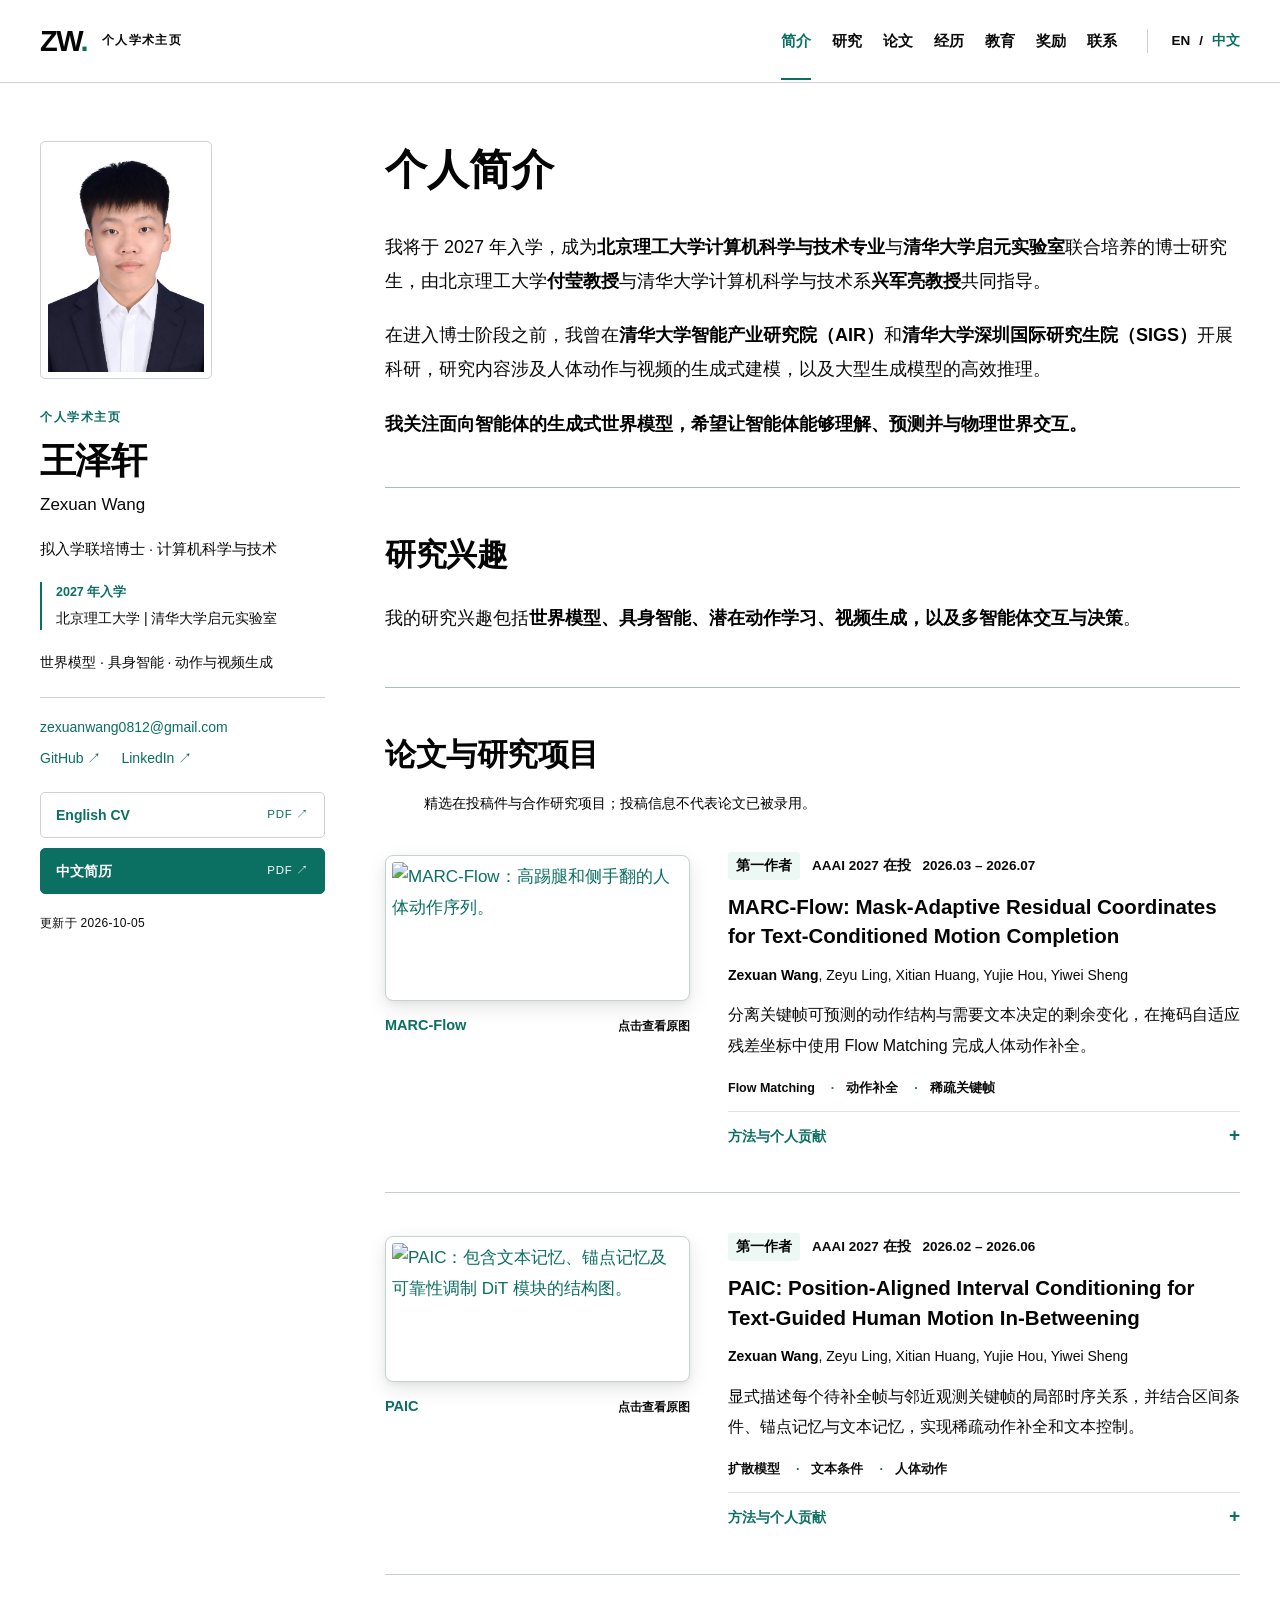
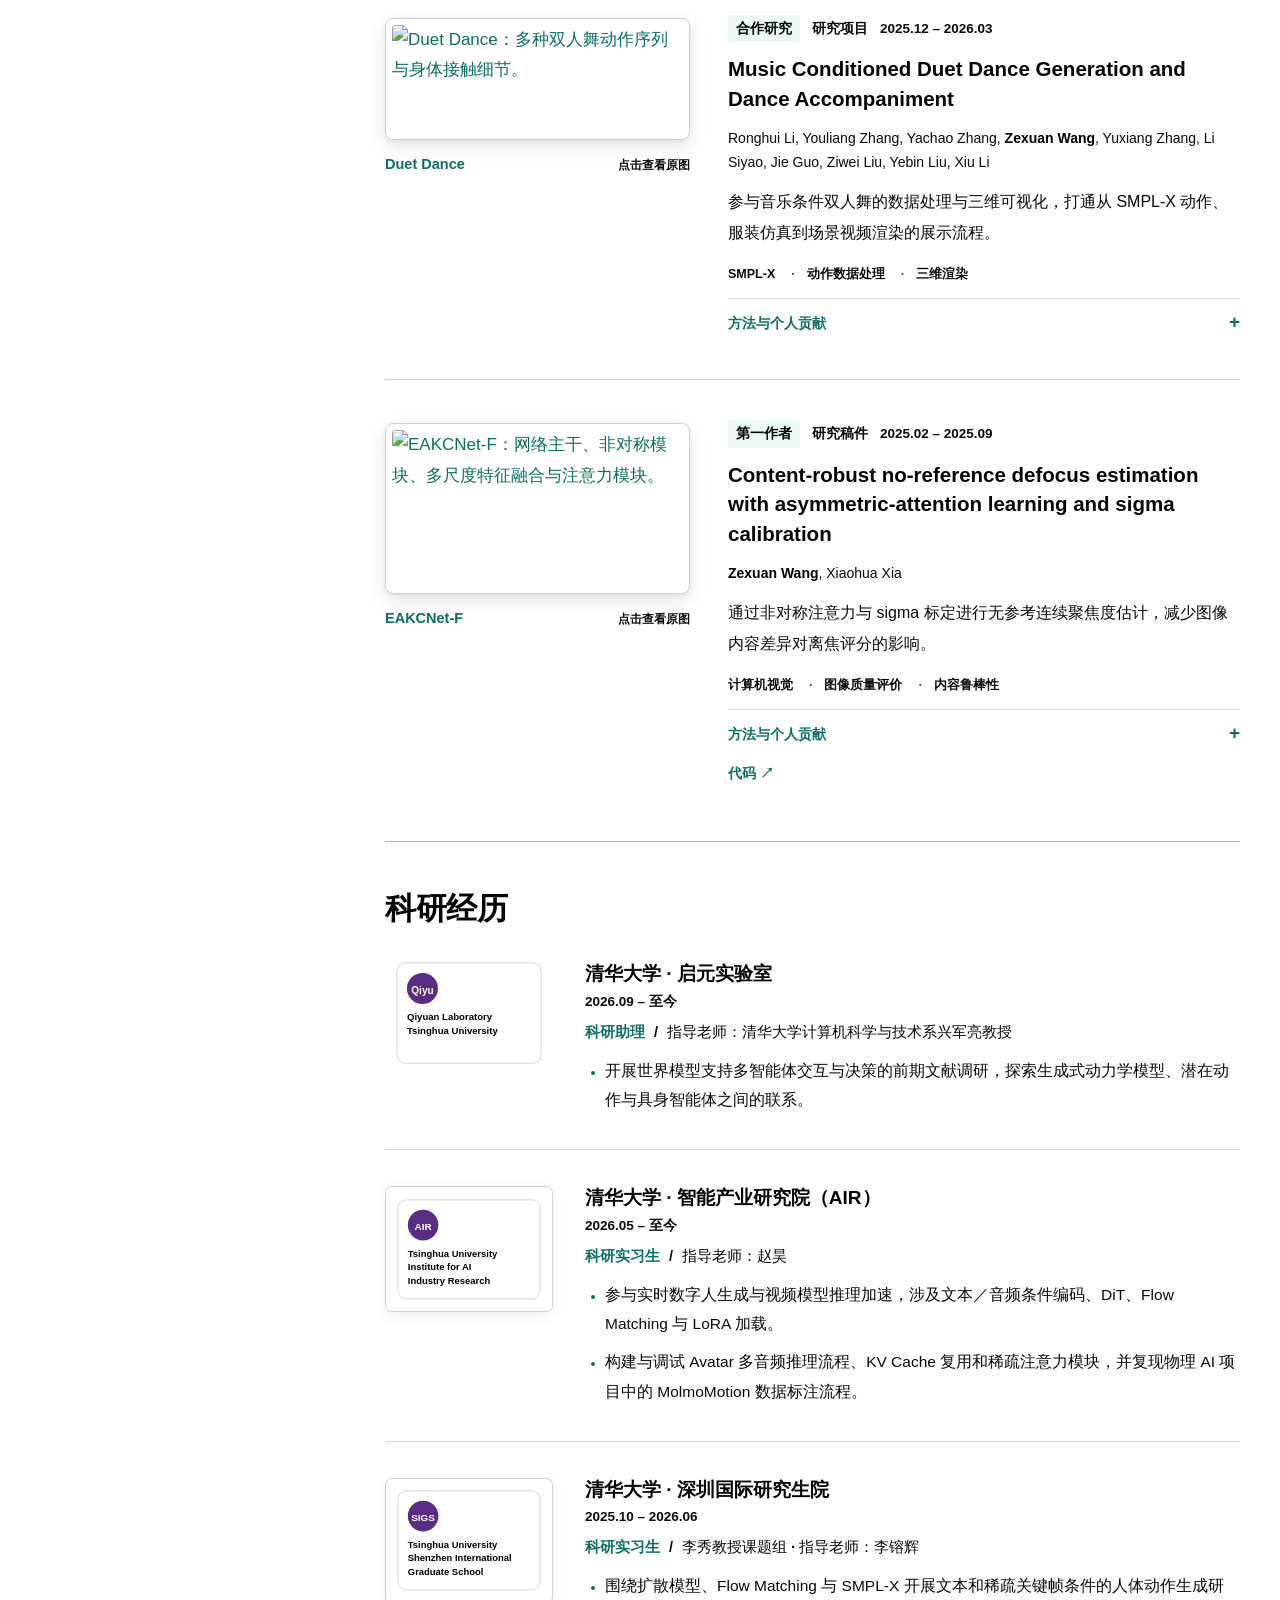
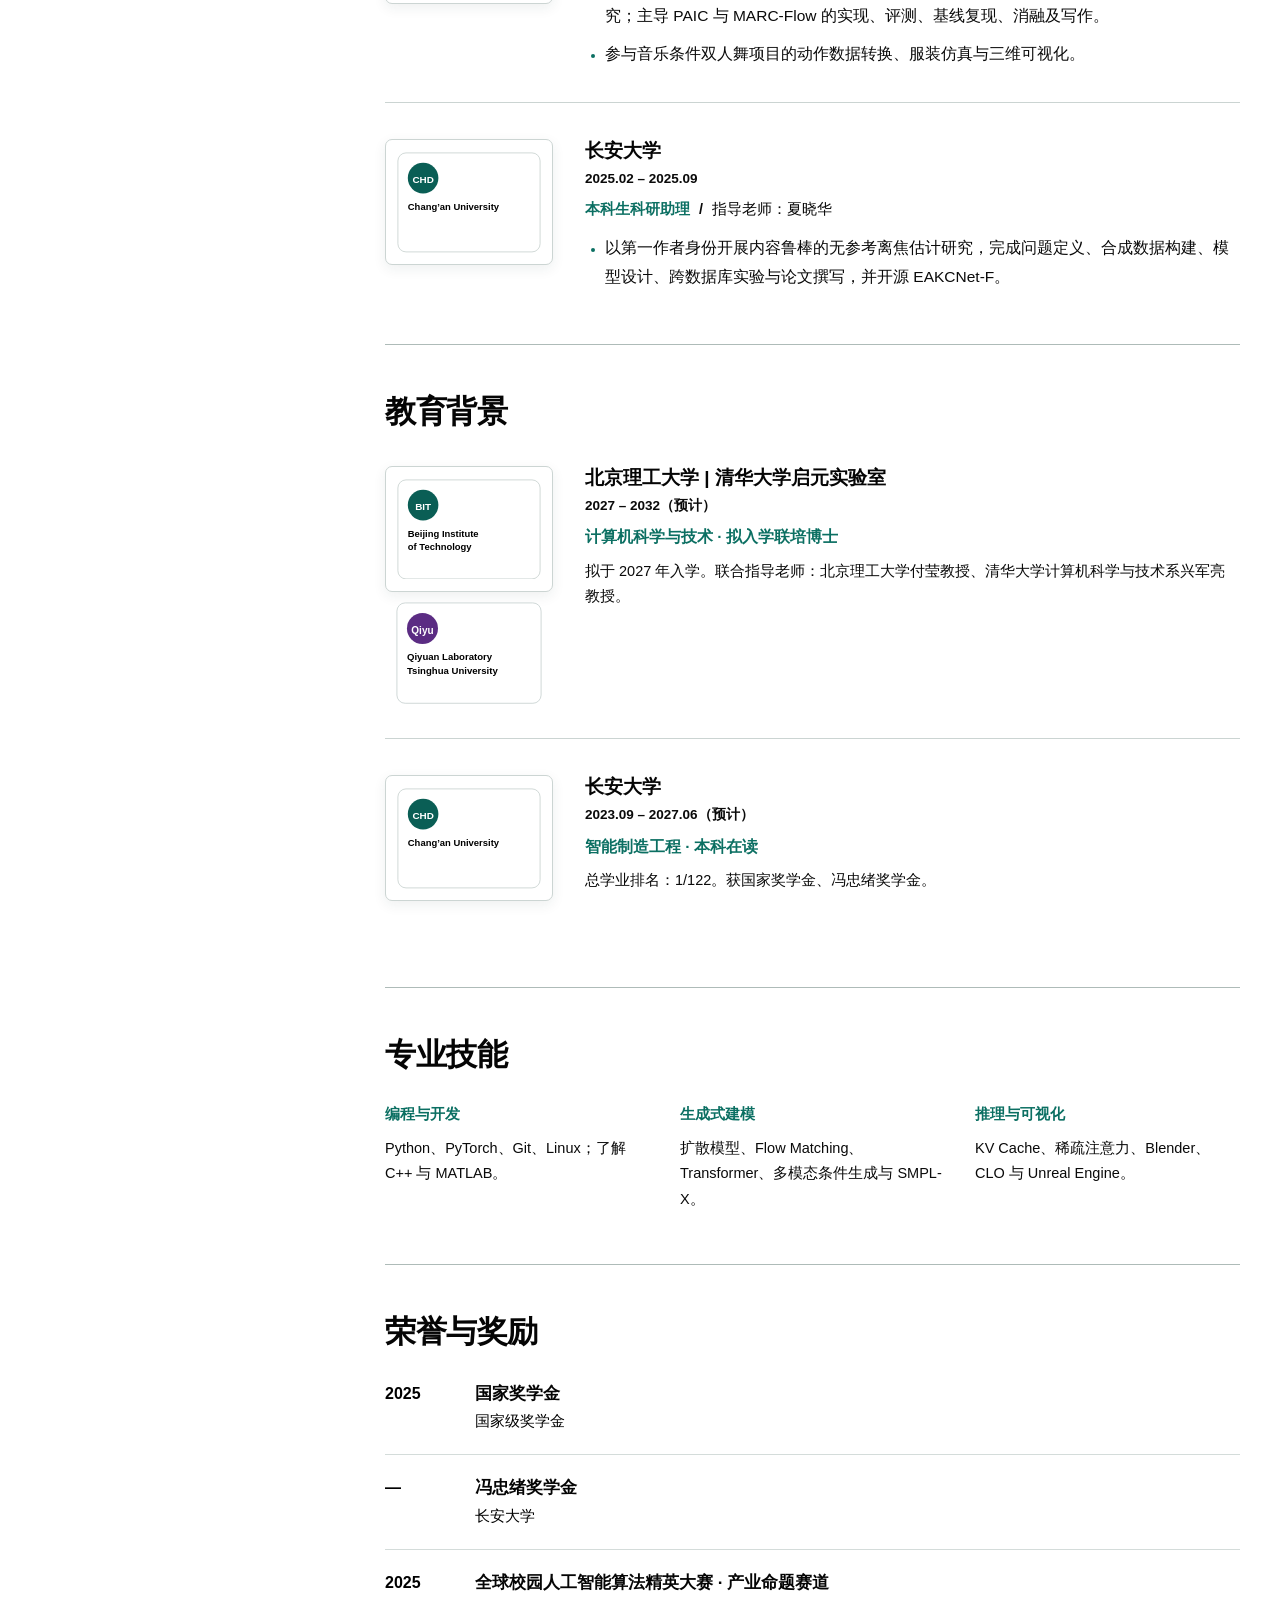
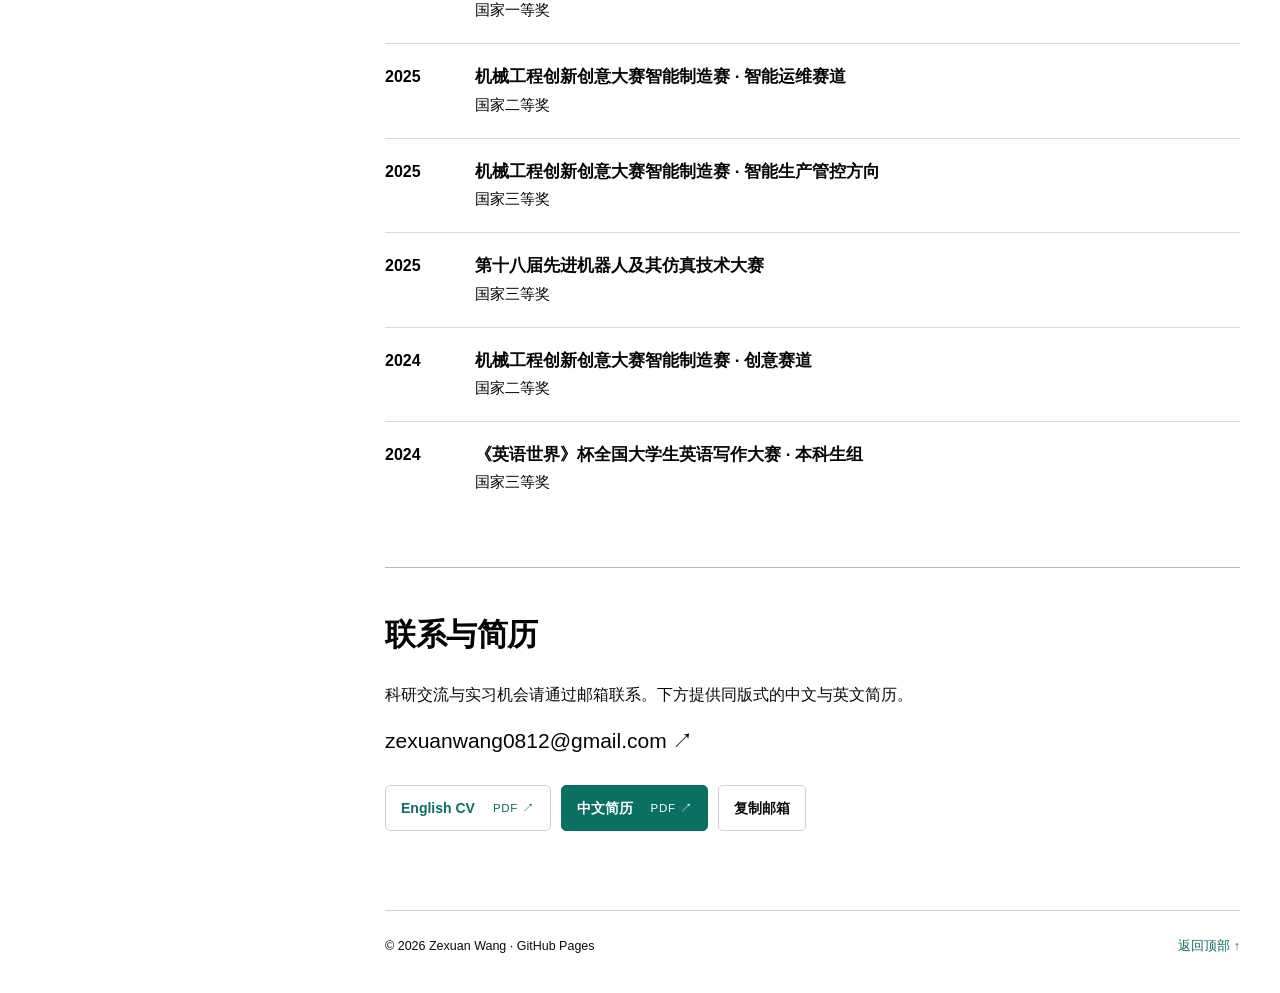
==== zh.html @ 75feb746 "Initialize academic homepage" ====
<!DOCTYPE html>

<!-- Generated from content.json by build.py. Edit the source, then rebuild BOTH languages. -->
<html lang="zh-CN">
<head>
<meta charset="utf-8"/><meta content="width=device-width, initial-scale=1" name="viewport"/>
<title>王泽轩 | 个人学术主页</title><meta content="王泽轩 — 拟入学联培博士 · 计算机科学与技术. 北京理工大学 | 清华大学启元实验室. 2027 年入学. 世界模型 · 具身智能 · 动作与视频生成." name="description"/>
<meta content="#f7f8f8" name="theme-color"/><meta content="strict-origin-when-cross-origin" name="referrer"/>
<link href="https://glkssk.github.io/zh.html" rel="canonical"/><link href="https://glkssk.github.io/" hreflang="en" rel="alternate"/><link href="https://glkssk.github.io/zh.html" hreflang="zh-CN" rel="alternate"/><link href="https://glkssk.github.io/" hreflang="x-default" rel="alternate"/>
<meta content="profile" property="og:type"/><meta content="Zexuan Wang | 个人学术主页" property="og:title"/><meta content="王泽轩 — 拟入学联培博士 · 计算机科学与技术. 北京理工大学 | 清华大学启元实验室. 2027 年入学. 世界模型 · 具身智能 · 动作与视频生成." property="og:description"/><meta content="https://glkssk.github.io/zh.html" property="og:url"/><meta content="https://glkssk.github.io/avatar.jpg" property="og:image"/>
<link href="styles.css?v=c70daf1760" rel="stylesheet"/>
<script type="application/ld+json">{"@context": "https://schema.org", "@type": "Person", "name": "Zexuan Wang", "alternateName": "王泽轩", "url": "https://glkssk.github.io", "image": "https://glkssk.github.io/avatar.jpg", "email": "mailto:zexuanwang0812@gmail.com", "sameAs": ["https://github.com/glkssK", "https://www.linkedin.com/in/zexuan-wang-3869303ba"]}</script><script defer="" src="script.js?v=c70daf1760"></script>
</head>
<body id="top">
<a class="skip-link" href="#main-content">跳至正文</a>
<header class="site-header"><div class="header-inner"><a aria-label="Zexuan Wang" class="brand" href="zh.html"><span class="monogram">ZW<span>.</span></span><span class="brand-label">个人学术主页</span></a>
<nav aria-label="主导航" class="main-nav"><a aria-current="location" href="#about">简介</a><a href="#research">研究</a><a href="#publications">论文</a><a href="#experience">经历</a><a href="#education">教育</a><a href="#awards">奖励</a><a href="#contact">联系</a></nav><div aria-label="语言" class="language-nav"><a data-language-switch="" href="index.html" lang="en">EN</a><span aria-hidden="true">/</span><a aria-current="page" href="zh.html" lang="zh-CN">中文</a></div></div></header>
<div class="page-layout">
<aside aria-label="个人简介" class="profile-sidebar"><div class="profile-inner">
<div class="portrait-frame"><img alt="Zexuan Wang · 王泽轩" class="portrait" fetchpriority="high" height="275" src="avatar.jpg" width="194"/></div>
<div class="profile-identity"><p class="eyebrow">个人学术主页</p><h1>王泽轩</h1><p class="secondary-name">Zexuan Wang</p><p class="current-role">拟入学联培博士 · 计算机科学与技术</p></div>
<div class="next-step"><p class="next-label">2027 年入学</p><p>北京理工大学 | 清华大学启元实验室</p></div>
<p class="profile-interests">世界模型 · 具身智能 · 动作与视频生成</p>
<div class="profile-links"><a class="contact-email" href="mailto:zexuanwang0812@gmail.com">zexuanwang0812@gmail.com</a><div class="social-links"><a class="text-link" href="https://github.com/glkssK" rel="noopener noreferrer" target="_blank">GitHub<span aria-hidden="true"> ↗</span></a><a class="text-link" href="https://www.linkedin.com/in/zexuan-wang-3869303ba" rel="noopener noreferrer" target="_blank">LinkedIn<span aria-hidden="true"> ↗</span></a></div></div>
<div class="profile-cvs"><a aria-label="English CV · 在新标签页打开 PDF" class="button button-secondary" href="files/CV_EN.pdf" rel="noopener" target="_blank">English CV <span class="button-detail">PDF ↗</span></a><a aria-label="中文简历 · 在新标签页打开 PDF" class="button button-primary" href="files/CV_CN.pdf" rel="noopener" target="_blank">中文简历 <span class="button-detail">PDF ↗</span></a></div><p class="profile-updated">更新于 2026-10-05</p>
</div></aside>
<main class="main-content" id="main-content" tabindex="-1">
<section class="about-section" id="about"><h2 class="hero-title">个人简介</h2><div class="about-copy"><p>我将于 2027 年入学，成为<strong>北京理工大学计算机科学与技术专业</strong>与<strong>清华大学启元实验室</strong>联合培养的博士研究生，由北京理工大学<strong>付莹教授</strong>与清华大学计算机科学与技术系<strong>兴军亮教授</strong>共同指导。</p><p>在进入博士阶段之前，我曾在<strong>清华大学智能产业研究院（AIR）</strong>和<strong>清华大学深圳国际研究生院（SIGS）</strong>开展科研，研究内容涉及人体动作与视频的生成式建模，以及大型生成模型的高效推理。</p><p><strong>我关注面向智能体的生成式世界模型，希望让智能体能够理解、预测并与物理世界交互。</strong></p></div></section>
<section class="content-section research-interest-section" id="research"><div class="section-heading"><h2>研究兴趣</h2></div><p class="research-statement">我的研究兴趣包括<strong>世界模型、具身智能、潜在动作学习、视频生成，以及多智能体交互与决策</strong>。</p></section>
<section class="content-section" id="publications"><div class="section-heading"><h2>论文与研究项目</h2></div><p class="section-intro">精选在投稿件与合作研究项目；投稿信息不代表论文已被录用。</p><div class="projects"><article class="project" id="marc-flow">
<figure class="project-figure"><a aria-label="点击查看原图: MARC-Flow" class="project-image-link" data-image-title="MARC-Flow" data-lightbox="" href="assets/projects/marc-flow.png"><img alt="MARC-Flow：高踢腿和侧手翻的人体动作序列。" decoding="async" height="364" loading="lazy" src="assets/projects/marc-flow.png" width="800"/><span aria-hidden="true" class="image-zoom">↗</span></a><figcaption><span class="figure-identity"><span class="project-short">MARC-Flow</span></span><span class="figure-view">点击查看原图</span></figcaption></figure>
<div class="project-body"><div class="project-meta"><span class="role-badge">第一作者</span><span class="status-badge">AAAI 2027 在投</span><span class="project-date">2026.03 – 2026.07</span></div>
<h3>MARC-Flow: Mask-Adaptive Residual Coordinates for Text-Conditioned Motion Completion</h3><p class="authors"><strong>Zexuan Wang</strong>, Zeyu Ling, Xitian Huang, Yujie Hou, Yiwei Sheng</p><p class="project-summary">分离关键帧可预测的动作结构与需要文本决定的剩余变化，在掩码自适应残差坐标中使用 Flow Matching 完成人体动作补全。</p>
<div class="tags"><span>Flow Matching</span><span>动作补全</span><span>稀疏关键帧</span></div><details><summary>方法与个人贡献<span aria-hidden="true" class="details-plus"></span></summary><div class="details-body"><div class="detail-item"><h4>研究方法</h4><p>利用冻结且不读取文本的先验估计动作结构和基础变化范围，通过轻量尺度适配器统一不同时间位置、身体部位及关键帧布局下的残差尺度，最后还原完整动作并精确恢复观测关键帧。</p></div><div class="detail-item"><h4>个人职责</h4><p>参与问题定义与方法设计，负责训练评测实现、强基线复现，以及固定 K（2、5、20）和混合 K（2–20）协议；开展消融、尺度分析、指标审计、三维可视化与论文撰写。</p></div><div class="detail-item"><h4>实验范围</h4><p>在 HumanML3D 上，单一模型覆盖 K = 2–20，无需针对不同稀疏度独立训练、测试时筛选候选或轨迹后处理。</p></div></div></details>
</div></article><article class="project" id="paic">
<figure class="project-figure"><a aria-label="点击查看原图: PAIC" class="project-image-link" data-image-title="PAIC" data-lightbox="" href="assets/projects/paic.png"><img alt="PAIC：包含文本记忆、锚点记忆及可靠性调制 DiT 模块的结构图。" decoding="async" height="361" loading="lazy" src="assets/projects/paic.png" width="800"/><span aria-hidden="true" class="image-zoom">↗</span></a><figcaption><span class="figure-identity"><span class="project-short">PAIC</span></span><span class="figure-view">点击查看原图</span></figcaption></figure>
<div class="project-body"><div class="project-meta"><span class="role-badge">第一作者</span><span class="status-badge">AAAI 2027 在投</span><span class="project-date">2026.02 – 2026.06</span></div>
<h3>PAIC: Position-Aligned Interval Conditioning for Text-Guided Human Motion In-Betweening</h3><p class="authors"><strong>Zexuan Wang</strong>, Zeyu Ling, Xitian Huang, Yujie Hou, Yiwei Sheng</p><p class="project-summary">显式描述每个待补全帧与邻近观测关键帧的局部时序关系，并结合区间条件、锚点记忆与文本记忆，实现稀疏动作补全和文本控制。</p>
<div class="tags"><span>扩散模型</span><span>文本条件</span><span>人体动作</span></div><details><summary>方法与个人贡献<span aria-hidden="true" class="details-plus"></span></summary><div class="details-body"><div class="detail-item"><h4>研究方法</h4><p>构建左右边界距离、相对相位、区间长度与支撑有效性，将可修正的粗过渡提案以及独立的锚点记忆、文本记忆融入单阶段掩码扩散模型。</p></div><div class="detail-item"><h4>个人职责</h4><p>主导问题定义、代码实现、模型训练与论文撰写，建立统一评测协议，完成对比、消融、不同间隔长度的鲁棒性，以及固定关键帧语义响应实验。</p></div><div class="detail-item"><h4>实验范围</h4><p>在 HumanML3D 的不同观测密度下，相较任务匹配的基座模型取得更低的 FID 与边界误差。</p></div></div></details>
</div></article><article class="project" id="duet-dance">
<figure class="project-figure"><a aria-label="点击查看原图: Duet Dance" class="project-image-link" data-image-title="Duet Dance" data-lightbox="" href="assets/projects/duet-dance.png"><img alt="Duet Dance：多种双人舞动作序列与身体接触细节。" decoding="async" height="298" loading="lazy" src="assets/projects/duet-dance.png" width="800"/><span aria-hidden="true" class="image-zoom">↗</span></a><figcaption><span class="figure-identity"><span class="project-short">Duet Dance</span></span><span class="figure-view">点击查看原图</span></figcaption></figure>
<div class="project-body"><div class="project-meta"><span class="role-badge">合作研究</span><span class="status-badge">研究项目</span><span class="project-date">2025.12 – 2026.03</span></div>
<h3>Music Conditioned Duet Dance Generation and Dance Accompaniment</h3><p class="authors">Ronghui Li, Youliang Zhang, Yachao Zhang, <strong>Zexuan Wang</strong>, Yuxiang Zhang, Li Siyao, Jie Guo, Ziwei Liu, Yebin Liu, Xiu Li</p><p class="project-summary">参与音乐条件双人舞的数据处理与三维可视化，打通从 SMPL-X 动作、服装仿真到场景视频渲染的展示流程。</p>
<div class="tags"><span>SMPL-X</span><span>动作数据处理</span><span>三维渲染</span></div><details><summary>方法与个人贡献<span aria-hidden="true" class="details-plus"></span></summary><div class="details-body"><div class="detail-item"><h4>个人职责</h4><p>完成 PKL／NPZ 与 SMPL-X 动作格式转换及骨架一致性检查，搭建 Blender 动作导入与 Alembic 导出、CLO 服装解算、Unreal Engine 场景及视频渲染流程。</p></div><div class="detail-item"><h4>项目范围</h4><p>参与构建约 5.85 小时、覆盖 21 类舞种的音乐—双人舞数据及动作到视频的可视化流程，改善不同数据格式、服装仿真与展示视频的一致性。</p></div></div></details>
</div></article><article class="project" id="defocus">
<figure class="project-figure"><a aria-label="点击查看原图: EAKCNet-F" class="project-image-link" data-image-title="EAKCNet-F" data-lightbox="" href="assets/projects/eakcnet-f.png"><img alt="EAKCNet-F：网络主干、非对称模块、多尺度特征融合与注意力模块。" decoding="async" height="288" loading="lazy" src="assets/projects/eakcnet-f.png" width="535"/><span aria-hidden="true" class="image-zoom">↗</span></a><figcaption><span class="figure-identity"><span class="project-short">EAKCNet-F</span></span><span class="figure-view">点击查看原图</span></figcaption></figure>
<div class="project-body"><div class="project-meta"><span class="role-badge">第一作者</span><span class="status-badge">研究稿件</span><span class="project-date">2025.02 – 2025.09</span></div>
<h3>Content-robust no-reference defocus estimation with asymmetric-attention learning and sigma calibration</h3><p class="authors"><strong>Zexuan Wang</strong>, Xiaohua Xia</p><p class="project-summary">通过非对称注意力与 sigma 标定进行无参考连续聚焦度估计，减少图像内容差异对离焦评分的影响。</p>
<div class="tags"><span>计算机视觉</span><span>图像质量评价</span><span>内容鲁棒性</span></div><details><summary>方法与个人贡献<span aria-hidden="true" class="details-plus"></span></summary><div class="details-body"><div class="detail-item"><h4>研究方法</h4><p>基于 Waterloo 图像构建多级高斯离焦数据和连续 sigma 标签，通过非对称双分支注意力、跨尺度特征融合及分数校准，分离真实离焦线索与图像内容偏差。</p></div><div class="detail-item"><h4>个人职责</h4><p>主导数据构建、模型设计、训练调参、跨数据库评测、消融、鲁棒性与可解释性分析，以及论文和复现代码整理。</p></div></div></details>
<div class="project-links"><a class="text-link" href="https://github.com/glkssK/EAKCNet-F" rel="noopener noreferrer" target="_blank">代码<span aria-hidden="true"> ↗</span></a></div></div></article></div></section>
<section class="content-section" id="experience"><div class="section-heading"><h2>科研经历</h2></div><div class="experience-list"><article class="experience institution-entry" id="experience-qiyuan"><div class="institution-media"><span aria-label="Qiyuan Laboratory, Tsinghua University" class="institution-mark institution-text" role="img" title="单位名称文字标识，非官方 Logo"><svg aria-label="Qiyuan institution mark" class="local-institution-svg" role="img" viewBox="0 0 160 112"><rect fill="#ffffff" height="110" rx="9" stroke="#ccd5d3" width="158" x="1" y="1"></rect><circle cx="29" cy="29" fill="#5b2c83" r="17"></circle><text fill="#ffffff" font-family="Arial, sans-serif" font-size="11" font-weight="800" text-anchor="middle" x="29" y="35">Qiyu</text><text fill="#000000" font-family="Arial, sans-serif" font-size="10.5" font-weight="700" x="12" y="64">Qiyuan Laboratory</text><text fill="#000000" font-family="Arial, sans-serif" font-size="10.5" font-weight="700" x="12" y="79">Tsinghua University</text></svg></span></div><div class="entry-body"><div class="entry-heading"><h3>清华大学 · 启元实验室</h3><p class="entry-date">2026.09 – 至今</p></div><p class="entry-meta"><strong>科研助理</strong><span class="meta-separator"> / </span>指导老师：清华大学计算机科学与技术系兴军亮教授</p><ul class="entry-points"><li>开展世界模型支持多智能体交互与决策的前期文献调研，探索生成式动力学模型、潜在动作与具身智能体之间的联系。</li></ul></div></article><article class="experience institution-entry" id="experience-air"><div class="institution-media"><a aria-label="Institute for AI Industry Research, Tsinghua University · 官方图片来源 · official website" class="institution-mark institution-mark--wordmark" href="https://air.tsinghua.edu.cn/" rel="noopener noreferrer" target="_blank"><span aria-hidden="true" aria-label="AIR" class="mark-fallback mark-fallback--svg" role="img"><svg aria-label="AIR institution mark" class="local-institution-svg" role="img" viewBox="0 0 160 112"><rect fill="#ffffff" height="110" rx="9" stroke="#ccd5d3" width="158" x="1" y="1"></rect><circle cx="29" cy="29" fill="#5b2c83" r="17"></circle><text fill="#ffffff" font-family="Arial, sans-serif" font-size="11" font-weight="800" text-anchor="middle" x="29" y="35">AIR</text><text fill="#000000" font-family="Arial, sans-serif" font-size="10.5" font-weight="700" x="12" y="64">Tsinghua University</text><text fill="#000000" font-family="Arial, sans-serif" font-size="10.5" font-weight="700" x="12" y="79">Institute for AI</text><text fill="#000000" font-family="Arial, sans-serif" font-size="10.5" font-weight="700" x="12" y="94">Industry Research</text></svg></span></a></div><div class="entry-body"><div class="entry-heading"><h3>清华大学 · 智能产业研究院（AIR）</h3><p class="entry-date">2026.05 – 至今</p></div><p class="entry-meta"><strong>科研实习生</strong><span class="meta-separator"> / </span>指导老师：赵昊</p><ul class="entry-points"><li>参与实时数字人生成与视频模型推理加速，涉及文本／音频条件编码、DiT、Flow Matching 与 LoRA 加载。</li><li>构建与调试 Avatar 多音频推理流程、KV Cache 复用和稀疏注意力模块，并复现物理 AI 项目中的 MolmoMotion 数据标注流程。</li></ul></div></article><article class="experience institution-entry" id="experience-sigs"><div class="institution-media"><a aria-label="Tsinghua Shenzhen International Graduate School · 官方图片来源 · official website" class="institution-mark institution-mark--school-mark" href="https://www.sigs.tsinghua.edu.cn/7677/list.htm" rel="noopener noreferrer" target="_blank"><span aria-hidden="true" aria-label="SIGS" class="mark-fallback mark-fallback--svg" role="img"><svg aria-label="SIGS institution mark" class="local-institution-svg" role="img" viewBox="0 0 160 112"><rect fill="#ffffff" height="110" rx="9" stroke="#ccd5d3" width="158" x="1" y="1"></rect><circle cx="29" cy="29" fill="#5b2c83" r="17"></circle><text fill="#ffffff" font-family="Arial, sans-serif" font-size="11" font-weight="800" text-anchor="middle" x="29" y="35">SIGS</text><text fill="#000000" font-family="Arial, sans-serif" font-size="10.5" font-weight="700" x="12" y="64">Tsinghua University</text><text fill="#000000" font-family="Arial, sans-serif" font-size="10.5" font-weight="700" x="12" y="79">Shenzhen International</text><text fill="#000000" font-family="Arial, sans-serif" font-size="10.5" font-weight="700" x="12" y="94">Graduate School</text></svg></span></a></div><div class="entry-body"><div class="entry-heading"><h3>清华大学 · 深圳国际研究生院</h3><p class="entry-date">2025.10 – 2026.06</p></div><p class="entry-meta"><strong>科研实习生</strong><span class="meta-separator"> / </span>李秀教授课题组 · 指导老师：李镕辉</p><ul class="entry-points"><li>围绕扩散模型、Flow Matching 与 SMPL-X 开展文本和稀疏关键帧条件的人体动作生成研究；主导 PAIC 与 MARC-Flow 的实现、评测、基线复现、消融及写作。</li><li>参与音乐条件双人舞项目的动作数据转换、服装仿真与三维可视化。</li></ul></div></article><article class="experience institution-entry" id="experience-changan"><div class="institution-media"><a aria-label="Chang’an University · 官方图片来源 · official website" class="institution-mark institution-mark--chd-seal" href="https://www.chd.edu.cn/xxgk/zdbs.htm" rel="noopener noreferrer" target="_blank"><span aria-hidden="true" aria-label="CHD" class="mark-fallback mark-fallback--svg" role="img"><svg aria-label="CHD institution mark" class="local-institution-svg" role="img" viewBox="0 0 160 112"><rect fill="#ffffff" height="110" rx="9" stroke="#ccd5d3" width="158" x="1" y="1"></rect><circle cx="29" cy="29" fill="#0a5e55" r="17"></circle><text fill="#ffffff" font-family="Arial, sans-serif" font-size="11" font-weight="800" text-anchor="middle" x="29" y="35">CHD</text><text fill="#000000" font-family="Arial, sans-serif" font-size="10.5" font-weight="700" x="12" y="64">Chang’an University</text></svg></span></a></div><div class="entry-body"><div class="entry-heading"><h3>长安大学</h3><p class="entry-date">2025.02 – 2025.09</p></div><p class="entry-meta"><strong>本科生科研助理</strong><span class="meta-separator"> / </span>指导老师：夏晓华</p><ul class="entry-points"><li>以第一作者身份开展内容鲁棒的无参考离焦估计研究，完成问题定义、合成数据构建、模型设计、跨数据库实验与论文撰写，并开源 EAKCNet-F。</li></ul></div></article></div></section>
<section class="content-section" id="education"><div class="section-heading"><h2>教育背景</h2></div><div class="education-list"><article class="education-entry institution-entry" id="education-bit"><div class="institution-media"><a aria-label="Beijing Institute of Technology · 官方图片来源 · official website" class="institution-mark institution-mark--seal" href="https://www.bit.edu.cn/gbxxgk/dqgz_sjb/vixx/index.htm" rel="noopener noreferrer" target="_blank"><span aria-hidden="true" aria-label="BIT" class="mark-fallback mark-fallback--svg" role="img"><svg aria-label="BIT institution mark" class="local-institution-svg" role="img" viewBox="0 0 160 112"><rect fill="#ffffff" height="110" rx="9" stroke="#ccd5d3" width="158" x="1" y="1"></rect><circle cx="29" cy="29" fill="#0a5e55" r="17"></circle><text fill="#ffffff" font-family="Arial, sans-serif" font-size="11" font-weight="800" text-anchor="middle" x="29" y="35">BIT</text><text fill="#000000" font-family="Arial, sans-serif" font-size="10.5" font-weight="700" x="12" y="64">Beijing Institute</text><text fill="#000000" font-family="Arial, sans-serif" font-size="10.5" font-weight="700" x="12" y="79">of Technology</text></svg></span></a><span aria-label="Qiyuan Laboratory, Tsinghua University" class="institution-mark institution-text" role="img" title="单位名称文字标识，非官方 Logo"><svg aria-label="Qiyuan institution mark" class="local-institution-svg" role="img" viewBox="0 0 160 112"><rect fill="#ffffff" height="110" rx="9" stroke="#ccd5d3" width="158" x="1" y="1"></rect><circle cx="29" cy="29" fill="#5b2c83" r="17"></circle><text fill="#ffffff" font-family="Arial, sans-serif" font-size="11" font-weight="800" text-anchor="middle" x="29" y="35">Qiyu</text><text fill="#000000" font-family="Arial, sans-serif" font-size="10.5" font-weight="700" x="12" y="64">Qiyuan Laboratory</text><text fill="#000000" font-family="Arial, sans-serif" font-size="10.5" font-weight="700" x="12" y="79">Tsinghua University</text></svg></span></div><div class="entry-body"><div class="entry-heading"><h3>北京理工大学 | 清华大学启元实验室</h3><p class="entry-date">2027 – 2032（预计）</p></div><p class="degree">计算机科学与技术 · 拟入学联培博士</p><p class="education-note">拟于 2027 年入学。联合指导老师：北京理工大学付莹教授、清华大学计算机科学与技术系兴军亮教授。</p></div></article><article class="education-entry institution-entry" id="education-chd"><div class="institution-media"><a aria-label="Chang’an University · 官方图片来源 · official website" class="institution-mark institution-mark--chd-seal" href="https://www.chd.edu.cn/xxgk/zdbs.htm" rel="noopener noreferrer" target="_blank"><span aria-hidden="true" aria-label="CHD" class="mark-fallback mark-fallback--svg" role="img"><svg aria-label="CHD institution mark" class="local-institution-svg" role="img" viewBox="0 0 160 112"><rect fill="#ffffff" height="110" rx="9" stroke="#ccd5d3" width="158" x="1" y="1"></rect><circle cx="29" cy="29" fill="#0a5e55" r="17"></circle><text fill="#ffffff" font-family="Arial, sans-serif" font-size="11" font-weight="800" text-anchor="middle" x="29" y="35">CHD</text><text fill="#000000" font-family="Arial, sans-serif" font-size="10.5" font-weight="700" x="12" y="64">Chang’an University</text></svg></span></a></div><div class="entry-body"><div class="entry-heading"><h3>长安大学</h3><p class="entry-date">2023.09 – 2027.06（预计）</p></div><p class="degree">智能制造工程 · 本科在读</p><p class="education-note">总学业排名：1/122。获国家奖学金、冯忠绪奖学金。</p></div></article></div></section>
<section class="content-section" id="skills"><div class="section-heading"><h2>专业技能</h2></div><div class="skills-grid"><div><h3>编程与开发</h3><p>Python、PyTorch、Git、Linux；了解 C++ 与 MATLAB。</p></div><div><h3>生成式建模</h3><p>扩散模型、Flow Matching、Transformer、多模态条件生成与 SMPL-X。</p></div><div><h3>推理与可视化</h3><p>KV Cache、稀疏注意力、Blender、CLO 与 Unreal Engine。</p></div></div></section>
<section class="content-section" id="awards"><div class="section-heading"><h2>荣誉与奖励</h2></div><ul class="awards-list"><li><span class="award-year">2025</span><div><h3>国家奖学金</h3><p>国家级奖学金</p></div></li><li><span class="award-year">—</span><div><h3>冯忠绪奖学金</h3><p>长安大学</p></div></li><li><span class="award-year">2025</span><div><h3>全球校园人工智能算法精英大赛 · 产业命题赛道</h3><p>国家一等奖</p></div></li><li><span class="award-year">2025</span><div><h3>机械工程创新创意大赛智能制造赛 · 智能运维赛道</h3><p>国家二等奖</p></div></li><li><span class="award-year">2025</span><div><h3>机械工程创新创意大赛智能制造赛 · 智能生产管控方向</h3><p>国家三等奖</p></div></li><li><span class="award-year">2025</span><div><h3>第十八届先进机器人及其仿真技术大赛</h3><p>国家三等奖</p></div></li><li><span class="award-year">2024</span><div><h3>机械工程创新创意大赛智能制造赛 · 创意赛道</h3><p>国家二等奖</p></div></li><li><span class="award-year">2024</span><div><h3>《英语世界》杯全国大学生英语写作大赛 · 本科生组</h3><p>国家三等奖</p></div></li></ul></section>
<section class="content-section contact-section" id="contact"><div class="section-heading"><h2>联系与简历</h2></div><p>科研交流与实习机会请通过邮箱联系。下方提供同版式的中文与英文简历。</p><a class="contact-address" href="mailto:zexuanwang0812@gmail.com">zexuanwang0812@gmail.com<span aria-hidden="true"> ↗</span></a><div class="contact-actions"><a aria-label="English CV · 在新标签页打开 PDF" class="button button-secondary" href="files/CV_EN.pdf" rel="noopener" target="_blank">English CV <span class="button-detail">PDF ↗</span></a><a aria-label="中文简历 · 在新标签页打开 PDF" class="button button-primary" href="files/CV_CN.pdf" rel="noopener" target="_blank">中文简历 <span class="button-detail">PDF ↗</span></a><button class="button button-quiet js-only" data-copied-label="邮箱已复制" data-copy-email="zexuanwang0812@gmail.com" data-error-label="请手动复制上方邮箱地址。" type="button">复制邮箱</button></div><p aria-live="polite" class="copy-status" role="status"></p></section>
<footer class="site-footer"><p>© 2026 Zexuan Wang · GitHub Pages</p><a href="#top">返回顶部 ↑</a></footer>
</main>
</div>
<dialog aria-labelledby="viewer-title" class="image-viewer" id="image-viewer">
<div class="viewer-panel"><header class="viewer-toolbar"><div><p class="viewer-eyebrow">项目图片</p><h2 id="viewer-title">项目图片</h2></div>
<div class="viewer-actions"><a href="avatar.jpg" id="viewer-original" rel="noopener" target="_blank">打开原始图片 ↗</a><button aria-label="关闭图片" class="viewer-close" data-close-viewer="" type="button">×</button></div></header>
<div class="viewer-image-stage"><img alt="" height="480" id="viewer-image" width="1054"/></div>
<footer class="viewer-footer"><button aria-label="上一张图片" data-viewer-prev="" type="button">←</button><span aria-live="polite" id="viewer-counter"></span><button aria-label="下一张图片" data-viewer-next="" type="button">→</button></footer>
</div>
</dialog>
</body>
</html>
---- styles.css ----
/* Shared by index.html and zh.html. No external fonts or CSS dependencies. */
:root {
  --page: #f7f8f8;
  --paper: #ffffff;
  --ink: #1c2e3c;
  --body: #374b59;
  --muted: #62717a;
  --accent: #165d52;
  --accent-soft: #edf4f1;
  --line: #d5dedf;
  --line-soft: #e7ecec;
  --radius: 8px;
  --header-height: 78px;
}
* { box-sizing: border-box; }
html { scroll-behavior: smooth; }
body { margin: 0; background: var(--page); color: var(--body); font: 15px/1.75 -apple-system, BlinkMacSystemFont, "Segoe UI", "PingFang SC", "Microsoft YaHei", "Noto Sans CJK SC", sans-serif; -webkit-font-smoothing: antialiased; }
a { color: var(--accent); text-decoration: none; text-underline-offset: 4px; }
a:hover { text-decoration: underline; }
a:focus-visible, button:focus-visible, summary:focus-visible { outline: 3px solid #bd7425; outline-offset: 5px; border-radius: 3px; }
button { font: inherit; }
img { display: block; max-width: 100%; }
p, h1, h2, h3, h4 { margin-top: 0; }
h1, h2, h3, h4 { color: var(--ink); }
p { margin-bottom: 13px; }
[tabindex="-1"]:focus { outline: none; }
.skip-link { position: fixed; top: -100px; left: 20px; background: var(--ink); color: white; padding: 12px 20px; z-index: 100; }
.skip-link:focus { top: 10px; }
.site-header { position: sticky; top: 0; z-index: 20; background: var(--page); border-bottom: 1px solid var(--line); }
.header-inner { max-width: 1240px; padding: 0 32px; height: var(--header-height); margin: auto; display: flex; align-items: center; gap: 28px; }
.brand { display: flex; align-items: center; gap: 15px; color: var(--ink); flex-shrink: 0; }
.brand:hover { text-decoration: none; }
.monogram { font-size: 26px; font-weight: 750; letter-spacing: -1.5px; }
.monogram span { color: var(--accent); }
.brand-label { font-size: 11px; color: var(--muted); text-transform: uppercase; letter-spacing: 1.3px; line-height: 1.5; width: 80px; }
.main-nav { display: flex; justify-content: flex-end; gap: 22px; align-items: center; flex: 1; }
.main-nav a { font-size: 13px; color: var(--muted); padding: 25px 0 23px; border-bottom: 2px solid transparent; }
.main-nav a:hover, .main-nav a[aria-current="location"] { color: var(--accent); border-bottom-color: var(--accent); text-decoration: none; }
.language-nav { display: flex; align-items: center; gap: 9px; font-size: 12px; white-space: nowrap; border-left: 1px solid var(--line); padding-left: 23px; }
.language-nav a { color: var(--muted); }
.language-nav a[aria-current="page"] { color: var(--accent); font-weight: 750; }
.language-nav span { color: #89979e; }
.page-layout { max-width: 1240px; padding: 48px 32px 0; margin: 0 auto; display: grid; grid-template-columns: 236px minmax(0,1fr); gap: 64px; align-items: start; }
.profile-sidebar { min-width: 0; position: sticky; top: 110px; }
.profile-inner { padding-bottom: 26px; }
.portrait-frame { width: 146px; margin-bottom: 23px; padding: 5px; background: white; border: 1px solid var(--line); border-radius: 5px; }
.portrait { width: 134px; height: 190px; object-fit: contain; border-radius: 1px; }
.eyebrow { margin-bottom: 10px; color: var(--accent); font-size: 11px; font-weight: 750; letter-spacing: 1.6px; text-transform: uppercase; }
.profile-identity h1 { font: 700 30px/1.25 Georgia, "Times New Roman", "Songti SC", SimSun, serif; letter-spacing: -.6px; margin-bottom: 5px; }
.secondary-name { font-size: 15px; color: var(--muted); margin-bottom: 16px; }
.current-role { font-size: 12px; color: var(--body); margin-bottom: 18px; }
.next-step { border-left: 2px solid var(--accent); padding-left: 12px; margin: 0 0 18px; }
.next-step p { font-size: 12px; line-height: 1.7; margin-bottom: 2px; }
.next-step .next-label { color: var(--accent); font-weight: 650; font-size: 11px; }
.profile-interests { font-size: 12px; line-height: 1.8; color: var(--muted); margin-bottom: 20px; }
.profile-links { border-top: 1px solid var(--line); padding-top: 16px; font-size: 12px; }
.contact-email { overflow-wrap: anywhere; }
.social-links { display: flex; gap: 18px; margin-top: 5px; }
.profile-cvs { display: grid; gap: 8px; margin-top: 19px; }
.button { min-height: 40px; padding: 10px 14px; border: 1px solid var(--line); border-radius: 5px; display: inline-flex; gap: 18px; align-items: center; justify-content: space-between; font-size: 12px; font-weight: 650; line-height: 1.3; cursor: pointer; transition: background .16s, border-color .16s; }
.button:hover { text-decoration: none; border-color: var(--accent); }
.button-primary { background: var(--accent); border-color: var(--accent); color: white; }
.button-primary:hover { background: #11493f; }
.button-secondary { color: var(--accent); background: var(--paper); }
.button-secondary:hover { background: var(--accent-soft); }
.button-detail { font-size: 10px; font-weight: 500; letter-spacing: .7px; white-space: nowrap; }
.button-quiet { color: var(--body); background: transparent; }
.profile-updated { margin-top: 17px; color: var(--muted); font-size: 10px; letter-spacing: .3px; }
.main-content { min-width: 0; padding-bottom: 20px; }
.about-section { padding: 0 0 38px; scroll-margin-top: 102px; }
.anchor-alias { display: block; height: 0; scroll-margin-top: 102px; }
.hero-title { font: 500 clamp(31px, 3vw, 42px)/1.2 Georgia,"Times New Roman","Songti SC",SimSun,serif; letter-spacing: -.8px; max-width: 710px; margin: 0 0 23px; }
.hero-phrase { display: inline-block; white-space: nowrap; }
.about-copy { max-width: 790px; font-size: 14px; line-height: 1.85; }
.about-copy p:first-child { color: var(--ink); }
.focus-strip { display: grid; grid-template-columns: 1fr 1.1fr 1fr; gap: 16px; margin-top: 26px; border-top: 1px solid var(--line); padding-top: 20px; }
.focus-strip>div+div { border-left: 1px solid var(--line); padding-left: 20px; }
.focus-strip span { display: block; font-size: 10px; font-weight: 650; text-transform: uppercase; letter-spacing: .7px; color: var(--muted); margin-bottom: 5px; }
.focus-strip p { margin: 0; font-size: 12px; color: var(--accent); line-height: 1.65; }
.content-section { padding: 32px 0 35px; border-top: 1px solid #b9c6ca; scroll-margin-top: 102px; }
.section-heading { display: flex; gap: 16px; align-items: baseline; margin-bottom: 18px; }
.section-number { color: var(--accent); font: 12px/1.4 ui-monospace,"SFMono-Regular",Consolas,monospace; }
.section-heading h2 { margin: 0; font: 600 27px/1.3 Georgia,"Times New Roman","Songti SC",SimSun,serif; letter-spacing: -.35px; }
.section-intro { margin: -6px 0 18px 33px; font-size: 11px; line-height: 1.8; color: var(--muted); }
.project { display: grid; grid-template-columns: 104px minmax(0,1fr); gap: 24px; padding: 25px 0; }
.project + .project { border-top: 1px solid var(--line); }
.project:first-child { padding-top: 7px; }
.project:last-child { padding-bottom: 2px; }
.project-label { padding-top: 4px; }
.project-index { display: block; font: 11px/1.5 ui-monospace,Consolas,monospace; color: var(--muted); margin-bottom: 11px; }
.project-short { display: inline-block; border-left: 2px solid var(--accent); padding-left: 10px; font-size: 13px; font-weight: 700; color: var(--accent); line-height: 1.45; }
.project-meta { display: flex; flex-wrap: wrap; align-items: center; gap: 7px; margin-bottom: 9px; font-size: 10px; line-height: 1.65; }
.role-badge { font-weight: 650; color: var(--accent); background: var(--accent-soft); padding: 2px 7px; border-radius: 3px; }
.status-badge { color: var(--muted); }
.project-date { color: var(--muted); margin-left: auto; font-variant-numeric: tabular-nums; }
.project h3 { margin: 0 0 9px; font-size: 16px; line-height: 1.5; font-weight: 700; }
.authors { font-size: 11px; line-height: 1.8; color: var(--muted); margin-bottom: 10px; }
.authors strong { color: var(--ink); font-weight: 650; }
.project-summary { font-size: 13px; line-height: 1.85; margin-bottom: 11px; }
.tags { display: flex; flex-wrap: wrap; gap: 7px 14px; margin-bottom: 9px; }
.tags span { font-size: 10px; color: var(--muted); }
.tags span+span::before { content: "·"; margin-right: 12px; color: #718389; }
details { border-top: 1px solid var(--line-soft); }
summary { list-style: none; cursor: pointer; display: flex; align-items: center; justify-content: space-between; gap: 16px; padding: 10px 0 2px; color: var(--accent); font-size: 11px; }
summary::-webkit-details-marker { display: none; }
.details-plus::before { content: "+"; font-size: 17px; line-height: 1; }
details[open] .details-plus::before { content: "−"; }
.details-body { padding: 15px 15px 1px; background: var(--paper); border-left: 2px solid var(--line); margin-top: 12px; }
.detail-item h4 { margin-bottom: 4px; font-size: 11px; color: var(--accent); }
.detail-item p { font-size: 12px; line-height: 1.85; }
.project-links { margin-top: 10px; font-size: 11px; }
.experience { padding: 22px 0; }
.experience+.experience { border-top: 1px solid var(--line); }
.experience:first-child { padding-top: 6px; }
.experience:last-child { padding-bottom: 0; }
.entry-heading { display: flex; align-items: baseline; justify-content: space-between; gap: 20px; }
.entry-heading h3 { font-size: 15px; font-weight: 700; line-height: 1.55; margin-bottom: 7px; flex: 1; }
.entry-date { font-size: 10px; color: var(--muted); line-height: 1.65; flex-shrink: 0; margin-bottom: 8px; font-variant-numeric: tabular-nums; }
.entry-meta { font-size: 11px; color: var(--muted); margin-bottom: 9px; }
.entry-meta strong { color: var(--accent); font-weight: 600; }
.meta-separator { color: #8b979e; margin: 0 5px; }
.entry-points { margin: 0; padding-left: 17px; font-size: 13px; line-height: 1.85; }
.entry-points li+li { margin-top: 5px; }
.entry-points li::marker { color: var(--accent); font-size: .75em; }
.education-entry { padding: 21px 0; }
.education-entry+.education-entry { border-top: 1px solid var(--line); }
.education-entry:first-child { padding-top: 6px; }
.degree { font-size: 12px; color: var(--accent); margin-bottom: 7px; }
.education-note { font-size: 12px; color: var(--muted); margin-bottom: 0; }
.skills-block { margin-top: 8px; border-top: 1px solid var(--line); padding-top: 22px; }
.skills-heading { font-size: 15px; margin-bottom: 17px; font-weight: 700; }
.skills-grid { display: grid; grid-template-columns: 1fr 1fr 1fr; gap: 22px; }
.skills-grid h3 { font-size: 11px; font-weight: 650; color: var(--accent); margin-bottom: 7px; }
.skills-grid p { font-size: 11px; color: var(--muted); margin: 0; line-height: 1.8; }
.awards-list { list-style: none; margin: 0; padding: 0; }
.awards-list li { display: grid; grid-template-columns: 53px minmax(0,1fr); gap: 15px; padding: 13px 0; border-top: 1px solid var(--line-soft); }
.awards-list li:first-child { border-top: none; padding-top: 3px; }
.award-year { color: var(--accent); font-size: 11px; font-variant-numeric: tabular-nums; padding-top: 2px; }
.awards-list h3 { margin: 0 0 2px; font-size: 12px; line-height: 1.7; font-weight: 600; }
.awards-list p { color: var(--muted); font-size: 11px; margin: 0; }
.contact-section>p { font-size: 13px; }
.contact-address { display: inline-block; font-size: 19px; font-weight: 500; overflow-wrap: anywhere; margin-bottom: 22px; }
.contact-actions { display: flex; flex-wrap: wrap; gap: 10px; }
.copy-status { min-height: 19px; margin: 8px 0 0; font-size: 11px!important; color: var(--accent); }
.js-only { display: none; }
.js .js-only { display: inline-flex; }
.site-footer { border-top: 1px solid var(--line); padding: 20px 0 12px; display: flex; justify-content: space-between; gap: 20px; font-size: 10px; color: var(--muted); }
.site-footer p { margin: 0; }
html[lang="zh-CN"] .hero-title { font-family: "Songti SC","Noto Serif CJK SC",SimSun,Georgia,serif; font-weight: 600; font-size: 35px; line-height: 1.5; letter-spacing: .5px; }
html[lang="zh-CN"] .section-heading h2 { font-size: 24px; }
html[lang="zh-CN"] .about-copy { line-height: 1.95; }
html[lang="zh-CN"] .entry-points, html[lang="zh-CN"] .project-summary { line-height: 1.95; }
@media (max-width: 1140px) {
  .brand-label { display: none; }
  .header-inner { gap: 24px; }
  .page-layout { gap: 38px; grid-template-columns: 216px minmax(0,1fr); }
  .main-nav { gap: 18px; }
  .entry-heading { flex-wrap: wrap; gap: 0 16px; }
  .entry-heading h3 { flex-basis: 100%; }
  .entry-date { margin-bottom: 6px; }
  .project { grid-template-columns: 88px minmax(0,1fr); gap: 17px; }
}
@media (max-width: 880px) {
  :root { --header-height: 68px; }
  .header-inner { padding: 0 24px; gap: 18px; }
  .main-nav { gap: 15px; }
  .main-nav a { font-size: 12px; padding-top: 21px; padding-bottom: 19px; }
  .language-nav { padding-left: 15px; }
  .page-layout { display: block; padding: 31px 24px 0; max-width: 790px; }
  .profile-sidebar { position: static; }
  .profile-inner { display: grid; grid-template-columns: 120px minmax(0,1fr); column-gap: 24px; padding-bottom: 29px; border-bottom: 1px solid var(--line); margin-bottom: 30px; }
  .portrait-frame { grid-column: 1; grid-row: 1 / 3; width: 120px; margin: 0; height: max-content; }
  .portrait { width: 108px; height: 153px; }
  .profile-identity { grid-column: 2; }
  .profile-identity h1 { font-size: 30px; }
  .secondary-name { margin-bottom: 9px; }
  .current-role { margin-bottom: 12px; }
  .next-step { grid-column: 2; margin-bottom: 0; }
  .profile-interests { grid-column: 1 / -1; margin: 17px 0 10px; }
  .profile-links { grid-column: 1 / -1; border-top: none; padding-top: 0; display: flex; gap: 20px; align-items: center; flex-wrap: wrap; }
  .social-links { margin-top: 0; }
  .profile-cvs { grid-column: 1 / -1; display: flex; gap: 10px; margin-top: 15px; }
  .profile-updated { grid-column: 1 / -1; margin: 12px 0 0; }
  .hero-title { font-size: 36px; }
  .entry-heading { flex-wrap: nowrap; gap: 20px; }
  .entry-heading h3 { flex-basis: auto; }
}
@media (max-width: 600px) {
  html { scroll-padding-top: 0; }
  .header-inner { height: auto; min-height: 99px; padding: 10px 18px 0; display: grid; grid-template-columns: 1fr auto; gap: 0 12px; }
  .brand { grid-column: 1; }
  .brand-label { display: block; font-size: 9px; width: auto; }
  .monogram { font-size: 24px; }
  .language-nav { grid-column: 2; grid-row: 1; border: 0; padding: 0; }
  .main-nav { grid-column: 1 / -1; justify-content: space-between; gap: 9px; margin-top: 3px; }
  .main-nav a { font-size: 11px; padding: 12px 0 10px; }
  .page-layout { padding: 24px 19px 0; }
  .profile-inner { grid-template-columns: 97px minmax(0,1fr); column-gap: 18px; }
  .portrait-frame { width: 97px; padding: 4px; }
  .portrait { width: 87px; height: 123px; }
  .profile-identity h1 { font-size: 27px; }
  .profile-identity .eyebrow { font-size: 9px; margin-bottom: 6px; }
  .secondary-name { font-size: 12px; margin-bottom: 8px; }
  .current-role { font-size: 11px; margin-bottom: 11px; line-height: 1.6; }
  .next-step p { font-size: 11px; }
  .next-step .next-label { font-size: 10px; }
  .profile-links { gap: 6px 18px; }
  .profile-links .contact-email { flex-basis: 100%; }
  .profile-interests { font-size: 11px; margin-top: 15px; }
  .profile-updated { font-size: 9px; }
  .profile-cvs .button { flex: 1; gap: 8px; padding: 10px 11px; font-size: 11px; }
  .hero-title { font-size: 31px; letter-spacing: -.6px; margin-bottom: 18px; }
  html[lang="zh-CN"] .hero-title { font-size: 29px; }
  .about-copy { font-size: 13px; line-height: 1.85; }
  .focus-strip { gap: 12px; grid-template-columns: 1fr; padding-top: 16px; margin-top: 20px; }
  .focus-strip>div { display: grid; grid-template-columns: 112px minmax(0,1fr); gap: 8px; }
  .focus-strip>div+div { border-left: none; padding-left: 0; }
  .focus-strip span { font-size: 9px; margin: 0; }
  .focus-strip p { font-size: 11px; }
  .about-section { padding-bottom: 29px; }
  .content-section { padding: 27px 0 29px; scroll-margin-top: 130px; }
  .section-heading { gap: 12px; margin-bottom: 16px; }
  .section-heading h2 { font-size: 25px; }
  html[lang="zh-CN"] .section-heading h2 { font-size: 23px; }
  .section-intro { margin-left: 0; }
  .project { display: block; padding: 22px 0; }
  .project-label { display: flex; gap: 12px; align-items: center; margin-bottom: 13px; }
  .project-index { margin: 0; font-size: 10px; }
  .project-short { font-size: 12px; }
  .project h3 { font-size: 15px; }
  .project-meta { gap: 5px 8px; }
  .project-date { margin-left: 0; }
  .project-summary { font-size: 12px; }
  .authors { font-size: 10px; }
  .entry-heading { display: block; }
  .entry-heading h3 { font-size: 14px; margin-bottom: 4px; }
  .entry-date { font-size: 10px; margin-bottom: 7px; }
  .entry-meta { font-size: 10px; }
  .entry-points { font-size: 12px; }
  .experience { padding: 19px 0; }
  .education-note { font-size: 11px; }
  .skills-grid { grid-template-columns: 1fr; gap: 16px; }
  .skills-grid p { font-size: 12px; }
  .awards-list li { grid-template-columns: 38px minmax(0,1fr); gap: 11px; }
  .awards-list h3 { font-size: 12px; }
  .contact-address { font-size: 16px; }
  .site-footer { font-size: 9px; gap: 10px; }
}
@media (prefers-reduced-motion: reduce) { html { scroll-behavior: auto; } *, *::before, *::after { transition: none !important; animation: none !important; } }
@media print {
  body { background: white; font-size: 10pt; color: black; }
  .site-header, .skip-link, .profile-cvs, .copy-status, .contact-actions, .site-footer>a, .profile-updated { display: none !important; }
  .page-layout { display: block; max-width: none; padding: 0; }
  .profile-sidebar { position: static; }
  .profile-inner { border-bottom: 1px solid #777; padding-bottom: 12px; margin-bottom: 20px; min-height: 110px; }
  .portrait-frame { float: right; width: 80px; margin: 0 0 10px 20px; }
  .portrait { width: 68px; height: 96px; }
  .profile-interests, .next-step, .profile-links { margin: 5px 0; border: none; padding: 0; }
  .profile-identity .eyebrow { display: none; }
  .hero-title { font-size: 23pt; }
  .project, .experience, .education-entry { break-inside: avoid; }
  .content-section { padding-top: 18px; }
  .project { grid-template-columns: 85px minmax(0,1fr); }
  a { color: inherit; }
}

@media (max-width: 360px) { .main-nav { gap: 6px; } .main-nav a { font-size: 10px; } }

/* Final Biography / Research revision (2026-10-05).
   Every major section occupies its own full row inside the main content column.
   The sidebar is profile/navigation, never a second content-module column. */
.main-content { display: block; min-width: 0; }
.main-content > section { display: block; width: 100%; }
.about-copy strong, .research-statement strong { color: var(--ink); font-weight: 650; }
.about-copy p:last-child { margin-bottom: 0; }
.research-statement { font-size: 14px; line-height: 1.85; margin: 0; max-width: 790px; }
html[lang="zh-CN"] .research-statement { line-height: 1.95; }
.main-nav { gap: 18px; }
@media (max-width: 1140px) { .main-nav { gap: 15px; } }
@media (max-width: 880px) { .main-nav { gap: 11px; } }
@media (max-width: 600px) {
  .main-nav { gap: 5px 12px; flex-wrap: wrap; justify-content: flex-start; }
  .main-nav a { font-size: 11px; padding: 7px 0 9px; }
  .header-inner { padding-bottom: 0; }
  .research-statement { font-size: 13px; }
}

/* Prefer a Latin-capable system fallback for English curly apostrophes. */
html[lang="en"] body { font-family: -apple-system, BlinkMacSystemFont, "Segoe UI", Arial, "Helvetica Neue", "Noto Sans CJK SC", sans-serif; }
/* On short laptop screens, keep all sidebar controls reachable by page scroll. */
@media (min-width: 881px) and (max-height: 900px) { .profile-sidebar { position: static; } }

/* Research figures & institution images — 2026-10-05.
   The figure is a column INSIDE one entry. Major content sections never share a row.
   Project originals are not cropped, stretched, or altered. */
:root { --figure-width: 232px; --media-shadow: 0 5px 17px rgba(26,48,60,.105), 0 1px 3px rgba(26,48,60,.04); }
.project { grid-template-columns: var(--figure-width) minmax(0,1fr); gap: 26px; align-items: start; padding: 28px 0; }
.project-figure { margin: 3px 0 0; min-width: 0; }
.project-image-link { position: relative; display: block; width: 100%; border: 1px solid #dbe2e3; padding: 5px; border-radius: 7px; background: white; box-shadow: var(--media-shadow); transition: box-shadow .18s ease, transform .18s ease; overflow: hidden; }
.project-image-link img { width: 100%; height: auto; object-fit: contain; border-radius: 3px; background: white; }
.project-image-link:hover { text-decoration: none; box-shadow: 0 10px 24px rgba(26,48,60,.15), 0 2px 5px rgba(26,48,60,.045); transform: translateY(-2px); }
.image-zoom { position: absolute; right: 9px; bottom: 9px; width: 25px; height: 25px; display: grid; place-items: center; border-radius: 4px; color: var(--accent); background: rgba(255,255,255,.95); border: 1px solid #dde5e3; font-size: 14px; line-height: 1; opacity: 0; transition: opacity .18s; }
.project-image-link:hover .image-zoom, .project-image-link:focus-visible .image-zoom { opacity: 1; }
.project-figure figcaption { display: flex; justify-content: space-between; align-items: baseline; flex-wrap: wrap; gap: 5px 9px; margin-top: 13px; }
.figure-identity { display: inline-flex; align-items: baseline; gap: 9px; }
.figure-identity .project-index { display: inline; font-size: 10px; margin: 0; }
.figure-identity .project-short { padding: 0; border: 0; font-size: 12px; }
.figure-view { font-size: 9px; color: var(--muted); }
.project-body, .entry-body { min-width: 0; }
.project-meta { gap: 6px 10px; }
.project h3 { overflow-wrap: anywhere; }
.project-date { margin-left: 0; }
.institution-entry { display: grid; grid-template-columns: 142px minmax(0,1fr); gap: 24px; align-items: start; padding: 24px 0; }
.institution-media { display: flex; flex-direction: column; align-items: stretch; gap: 10px; padding-top: 2px; }
.institution-mark { position: relative; width: 142px; min-height: 112px; border: 1px solid #e0e6e7; border-radius: 7px; background: #fff; box-shadow: 0 4px 13px rgba(30,50,60,.075); color: var(--ink); display: flex; align-items: center; justify-content: center; padding: 10px; overflow: hidden; }
.institution-mark:hover { text-decoration: none; border-color: #afc7bf; }
.institution-mark.has-image .mark-fallback { visibility: hidden; }
.mark-fallback { display: flex; align-items: center; flex-direction: column; gap: 6px; text-align: center; width: 118px; }
.mark-fallback strong { font: 600 24px/1.1 Georgia,serif; letter-spacing: .2px; color: var(--accent); }
.mark-fallback span { font-size: 9px; line-height: 1.5; color: var(--muted); }
.mark-image-window { position: absolute; display: flex; align-items: center; justify-content: center; width: 122px; height: 96px; overflow: hidden; }
.mark-image-window img { width: 100%; height: 100%; object-fit: contain; background: white; }
.js .mark-image-window img:not(.is-loaded) { visibility: hidden; }
.institution-mark--seal .mark-image-window { width: 96px; height: 96px; }
.institution-mark--chd-seal .mark-image-window { width: 96px; height: 96px; display: block; }
.institution-mark--chd-seal img { display: block; width: 240px; height: 96px; max-width: none; transform: translateX(-144px); object-fit: fill; }
.institution-mark--wordmark { min-height: 84px; }
.institution-mark--wordmark .mark-image-window { width: 126px; height: 58px; }
.institution-mark--school-mark .mark-image-window { width: 126px; height: 100px; }
.institution-text { min-height: 78px; flex-direction: column; gap: 4px; cursor: default; }
.institution-text strong { font: 600 20px/1.3 Georgia,serif; color: var(--accent); letter-spacing: -.2px; }
.institution-text>span { font-size: 10px; letter-spacing: 1.6px; text-transform: uppercase; color: var(--muted); }
.institution-entry .entry-heading { display: block; }
.institution-entry .entry-heading h3 { margin-bottom: 4px; }
.institution-entry .entry-date { margin-bottom: 8px; }

/* Accessible native-dialog image viewer; ordinary image links still work without JS. */
html.image-viewer-open { overflow: hidden; }
.image-viewer { width: min(1130px,96vw); max-width: 96vw; max-height: 94vh; padding: 0; border: 1px solid #dce3e5; border-radius: 10px; color: var(--body); background: #f9fbfb; box-shadow: 0 25px 100px rgba(0,0,0,.3); }
.image-viewer:not([open]) { display: none; }
.image-viewer::backdrop { background: rgba(15,28,38,.78); backdrop-filter: blur(4px); }
.viewer-panel { padding: 16px 20px 12px; }
.viewer-toolbar { display: flex; align-items: center; justify-content: space-between; gap: 15px; padding-bottom: 12px; border-bottom: 1px solid var(--line); }
.viewer-eyebrow { font-size: 9px; letter-spacing: 1.4px; text-transform: uppercase; color: var(--muted); margin: 0 0 2px; }
.viewer-toolbar h2 { font: 600 21px/1.4 Georgia,serif; margin: 0; }
.viewer-actions { display: flex; align-items: center; gap: 18px; }
.viewer-actions a { font-size: 11px; }
.viewer-close, .viewer-footer button { border: 1px solid var(--line); background: white; color: var(--ink); border-radius: 6px; width: 42px; height: 42px; cursor: pointer; }
.viewer-close { font-size: 27px; line-height: 1; }
.viewer-image-stage { display: flex; align-items: center; justify-content: center; padding: 20px 0; min-height: 160px; }
.viewer-image-stage img { width: auto; height: auto; max-width: 100%; max-height: calc(92vh - 172px); object-fit: contain; background: white; }
.viewer-footer { display: flex; gap: 17px; align-items: center; justify-content: center; font-size: 11px; color: var(--muted); }
.viewer-footer button { width: 35px; height: 31px; font-size: 17px; }
.viewer-close:hover, .viewer-footer button:hover { border-color: var(--accent); color: var(--accent); }
@media (max-width: 1140px) { :root { --figure-width: 204px; } .project { gap: 22px; } .institution-entry { grid-template-columns: 132px minmax(0,1fr); gap: 21px; } .institution-mark { width: 132px; } }
@media (max-width: 880px) { :root { --figure-width: 220px; } }
@media (max-width: 700px) { :root { --figure-width: 186px; } .project { gap: 19px; } .institution-entry { grid-template-columns: 112px minmax(0,1fr); gap: 18px; } .institution-mark { width: 112px; min-height: 100px; } .institution-mark--wordmark { min-height: 76px; } .institution-mark--wordmark .mark-image-window, .institution-mark--school-mark .mark-image-window { width: 100px; height: 82px; } .mark-fallback { width: 92px; } .institution-text { min-height: 72px; } }
@media (max-width: 600px) {
  .project { display: block; padding: 24px 0; }
  .project-figure { width: 100%; max-width: 420px; margin: 0 0 20px; }
  .project-image-link { padding: 5px; }
  .project-figure figcaption { margin-top: 10px; }
  .figure-identity .project-short { font-size: 12px; }
  .figure-view { font-size: 10px; }
  .image-zoom { opacity: 1; }
  .institution-entry { grid-template-columns: 85px minmax(0,1fr); gap: 15px; }
  .institution-mark { width: 85px; min-height: 83px; padding: 6px; border-radius: 5px; }
  .mark-fallback { width: 72px; }
  .mark-fallback strong { font-size: 19px; }
  .mark-fallback span { font-size: 7px; }
  .mark-image-window, .institution-mark--seal .mark-image-window { width: 68px; height: 68px; }
  .institution-mark--chd-seal .mark-image-window { width: 68px; height: 68px; }
  .institution-mark--chd-seal img { width: 170px; height: 68px; transform: translateX(-102px); }
  .institution-mark--wordmark .mark-image-window, .institution-mark--school-mark .mark-image-window { width: 75px; height: 67px; }
  .institution-mark--wordmark { min-height: 69px; }
  .institution-text { min-height: 62px; gap: 2px; }
  .institution-text strong { font-size: 16px; }
  .institution-text>span { font-size: 8px; letter-spacing: .7px; }
  .institution-entry .entry-heading h3 { font-size: 14px; }
  .viewer-panel { padding: 12px 12px 10px; }
  .viewer-actions { gap: 9px; }
  .viewer-actions a { font-size: 9px; }
  .viewer-toolbar h2 { font-size: 18px; }
  .viewer-close { width: 36px; height: 36px; }
}
@media (prefers-reduced-motion: reduce) { .project-image-link:hover { transform: none; } }
@media print {
 .project { display: grid; grid-template-columns: 155px minmax(0,1fr); gap: 20px; }
 .project-figure { width: 155px; margin: 0; }
 .project-image-link, .institution-mark { box-shadow: none; }
 .image-zoom, .figure-view, .image-viewer { display: none !important; }
 .institution-entry { grid-template-columns: 100px minmax(0,1fr); }
 .institution-mark { width: 100px; }
}

/* ============================================================
   Readability / typography pass — 2026-10-05
   Goal: academic-page readability first. Larger type, clearer
   hierarchy, more generous measure/spacing; no added decoration.
   ============================================================ */
:root {
  --header-height: 82px;
  --figure-width: 278px;
}

body {
  font-size: 17px;
  line-height: 1.72;
  text-rendering: optimizeLegibility;
  -webkit-text-size-adjust: 100%;
  text-size-adjust: 100%;
}

/* Header */
.header-inner {
  max-width: 1320px;
  padding: 0 36px;
  gap: 30px;
}
.monogram { font-size: 29px; }
.brand-label { font-size: 12px; width: 92px; line-height: 1.45; }
.main-nav { gap: 21px; }
.main-nav a { font-size: 14px; font-weight: 520; padding: 26px 0 24px; }
.language-nav { font-size: 13px; }

/* Main two-column frame: a slightly wider sidebar and a much more readable main measure. */
.page-layout {
  max-width: 1320px;
  padding: 56px 36px 0;
  grid-template-columns: 270px minmax(0, 1fr);
  gap: 56px;
}
.profile-sidebar { top: 118px; }
.portrait-frame { width: 164px; margin-bottom: 26px; padding: 6px; }
.portrait { width: 150px; height: 212px; }
.eyebrow { font-size: 12px; margin-bottom: 11px; }
.profile-identity h1 { font-size: 34px; line-height: 1.2; margin-bottom: 7px; }
.secondary-name { font-size: 17px; margin-bottom: 17px; }
.current-role { font-size: 14px; line-height: 1.68; margin-bottom: 20px; }
.next-step { padding-left: 14px; margin-bottom: 20px; }
.next-step p { font-size: 13.5px; line-height: 1.72; }
.next-step .next-label { font-size: 12px; }
.profile-interests { font-size: 13.5px; line-height: 1.82; margin-bottom: 22px; }
.profile-links { font-size: 13.5px; padding-top: 18px; }
.social-links { gap: 20px; margin-top: 7px; }
.profile-cvs { gap: 10px; margin-top: 21px; }
.button { min-height: 44px; padding: 11px 15px; font-size: 13.5px; }
.button-detail { font-size: 11px; }
.profile-updated { font-size: 11.5px; margin-top: 19px; }

/* Biography / Research */
.about-section { padding-bottom: 46px; }
.hero-title {
  font-size: clamp(38px, 3.4vw, 50px);
  line-height: 1.16;
  letter-spacing: -1px;
  max-width: 860px;
  margin-bottom: 28px;
}
.about-copy,
.research-statement {
  max-width: 860px;
  font-size: 17px;
  line-height: 1.78;
}
.about-copy p { margin-bottom: 18px; }
.focus-strip { gap: 20px; margin-top: 31px; padding-top: 23px; }
.focus-strip > div + div { padding-left: 24px; }
.focus-strip span { font-size: 11.5px; margin-bottom: 7px; }
.focus-strip p { font-size: 13.5px; line-height: 1.65; }

/* Major section rhythm */
.content-section { padding: 43px 0 47px; }
.section-heading { gap: 18px; margin-bottom: 24px; }
.section-number { font-size: 13px; }
.section-heading h2 {
  font-size: 31px;
  line-height: 1.25;
  letter-spacing: -.45px;
}
.section-intro {
  margin: -9px 0 24px 37px;
  font-size: 13.5px;
  line-height: 1.7;
  max-width: 800px;
}

/* Publications / research projects */
.project {
  grid-template-columns: var(--figure-width) minmax(0,1fr);
  gap: 34px;
  padding: 36px 0;
}
.project:first-child { padding-top: 10px; }
.project-image-link { padding: 6px; border-radius: 8px; }
.project-figure figcaption { margin-top: 14px; }
.figure-identity { gap: 10px; }
.figure-identity .project-index { font-size: 11.5px; }
.figure-identity .project-short { font-size: 14px; line-height: 1.5; }
.figure-view { font-size: 11px; }
.project-meta { gap: 8px 12px; margin-bottom: 11px; font-size: 12.5px; line-height: 1.6; }
.role-badge { padding: 3px 8px; }
.project h3 { font-size: 19px; line-height: 1.48; margin-bottom: 11px; }
.authors { font-size: 13px; line-height: 1.72; margin-bottom: 12px; }
.project-summary { font-size: 15.5px; line-height: 1.78; margin-bottom: 14px; }
.tags { gap: 8px 16px; margin-bottom: 12px; }
.tags span { font-size: 12px; }
summary { padding: 13px 0 3px; font-size: 13px; }
.details-plus::before { font-size: 19px; }
.details-body { padding: 17px 18px 4px; margin-top: 14px; }
.detail-item h4 { font-size: 13px; margin-bottom: 6px; }
.detail-item p { font-size: 14px; line-height: 1.78; }
.project-links { margin-top: 12px; font-size: 13px; }

/* Research experience and education */
.institution-entry {
  grid-template-columns: 158px minmax(0,1fr);
  gap: 30px;
  padding: 31px 0;
}
.institution-mark { width: 158px; min-height: 122px; padding: 11px; }
.institution-mark--wordmark { min-height: 92px; }
.institution-mark--school-mark .mark-image-window { width: 138px; height: 106px; }
.institution-mark--wordmark .mark-image-window { width: 138px; height: 64px; }
.mark-fallback { width: 130px; }
.mark-fallback strong { font-size: 26px; }
.mark-fallback span { font-size: 10px; line-height: 1.45; }
.institution-text { min-height: 86px; }
.institution-text strong { font-size: 22px; }
.institution-text > span { font-size: 10.5px; }
.entry-heading h3 { font-size: 18px; line-height: 1.45; margin-bottom: 7px; }
.entry-date { font-size: 13px; line-height: 1.55; margin-bottom: 9px; }
.entry-meta { font-size: 14px; line-height: 1.65; margin-bottom: 11px; }
.entry-points { padding-left: 20px; font-size: 15px; line-height: 1.78; }
.entry-points li + li { margin-top: 8px; }
.degree { font-size: 15px; line-height: 1.65; margin-bottom: 9px; }
.education-note { font-size: 14px; line-height: 1.72; }

/* Skills */
.skills-block { padding-top: 27px; }
.skills-heading { font-size: 18px; margin-bottom: 21px; }
.skills-grid { gap: 30px; }
.skills-grid h3 { font-size: 14px; margin-bottom: 9px; }
.skills-grid p { font-size: 14px; line-height: 1.72; }

/* Awards */
.awards-list li {
  grid-template-columns: 72px minmax(0,1fr);
  gap: 18px;
  padding: 18px 0;
}
.award-year { font-size: 13px; padding-top: 3px; }
.awards-list h3 { font-size: 15.5px; line-height: 1.55; margin-bottom: 4px; }
.awards-list p { font-size: 13.5px; line-height: 1.6; }

/* Contact / footer */
.contact-section > p { font-size: 15.5px; line-height: 1.75; max-width: 820px; }
.contact-address { font-size: 21px; margin-bottom: 25px; }
.copy-status { font-size: 12.5px !important; }
.site-footer { padding: 24px 0 16px; font-size: 12px; }

/* Chinese-specific optical sizing. */
html[lang="zh-CN"] body { line-height: 1.8; }
html[lang="zh-CN"] .hero-title { font-size: 40px; line-height: 1.42; letter-spacing: .2px; }
html[lang="zh-CN"] .section-heading h2 { font-size: 29px; }
html[lang="zh-CN"] .about-copy,
html[lang="zh-CN"] .research-statement { font-size: 17px; line-height: 1.9; }
html[lang="zh-CN"] .entry-points,
html[lang="zh-CN"] .project-summary { line-height: 1.9; }

/* Laptop / medium desktop */
@media (max-width: 1140px) {
  :root { --figure-width: 248px; }
  body { font-size: 16.5px; }
  .header-inner { padding: 0 28px; }
  .page-layout { padding: 48px 28px 0; grid-template-columns: 238px minmax(0,1fr); gap: 40px; }
  .profile-identity h1 { font-size: 32px; }
  .about-copy, .research-statement { font-size: 16.5px; }
  .project { gap: 28px; }
  .project h3 { font-size: 18px; }
  .project-summary { font-size: 15px; }
  .institution-entry { grid-template-columns: 144px minmax(0,1fr); gap: 25px; }
  .institution-mark { width: 144px; }
  .entry-points { font-size: 14.5px; }
}

/* Tablet */
@media (max-width: 880px) {
  :root { --figure-width: 236px; --header-height: 72px; }
  body { font-size: 16.5px; }
  .header-inner { padding: 0 24px; }
  .main-nav a { font-size: 13px; }
  .page-layout { padding: 36px 24px 0; max-width: 850px; }
  .profile-inner { grid-template-columns: 132px minmax(0,1fr); column-gap: 28px; }
  .portrait-frame { width: 132px; }
  .portrait { width: 118px; height: 167px; }
  .profile-identity h1 { font-size: 32px; }
  .current-role, .profile-interests, .profile-links { font-size: 13.5px; }
  .hero-title { font-size: 40px; }
  .about-copy, .research-statement { font-size: 16.5px; }
  .section-heading h2 { font-size: 29px; }
  .institution-entry { grid-template-columns: 138px minmax(0,1fr); gap: 24px; }
  .institution-mark { width: 138px; }
}

/* Phones: keep a true 16px+ reading size and stack dense media. */
@media (max-width: 600px) {
  body { font-size: 16px; line-height: 1.72; }
  .header-inner { min-height: 108px; padding: 11px 18px 0; }
  .main-nav { gap: 7px 15px; }
  .main-nav a { font-size: 12.5px; padding: 8px 0 10px; }
  .language-nav { font-size: 12.5px; }
  .page-layout { padding: 28px 19px 0; }
  .profile-inner { grid-template-columns: 108px minmax(0,1fr); column-gap: 19px; }
  .portrait-frame { width: 108px; }
  .portrait { width: 96px; height: 136px; }
  .profile-identity h1 { font-size: 29px; }
  .profile-identity .eyebrow { font-size: 10px; }
  .secondary-name { font-size: 14px; }
  .current-role { font-size: 12.5px; }
  .next-step p { font-size: 12.5px; }
  .next-step .next-label { font-size: 11px; }
  .profile-interests, .profile-links { font-size: 12.5px; }
  .profile-updated { font-size: 10.5px; }
  .profile-cvs .button { min-height: 43px; font-size: 12.5px; }
  .hero-title { font-size: 34px; line-height: 1.2; margin-bottom: 21px; }
  html[lang="zh-CN"] .hero-title { font-size: 31px; line-height: 1.45; }
  .about-copy, .research-statement,
  html[lang="zh-CN"] .about-copy,
  html[lang="zh-CN"] .research-statement { font-size: 16px; }
  .about-copy { line-height: 1.78; }
  html[lang="zh-CN"] .about-copy,
  html[lang="zh-CN"] .research-statement { line-height: 1.88; }
  .focus-strip span { font-size: 10.5px; }
  .focus-strip p { font-size: 12.5px; }
  .content-section { padding: 35px 0 39px; }
  .section-heading { margin-bottom: 20px; }
  .section-number { font-size: 12px; }
  .section-heading h2,
  html[lang="zh-CN"] .section-heading h2 { font-size: 27px; }
  .section-intro { margin-left: 0; font-size: 12.5px; }
  .project { padding: 29px 0; }
  .project-figure { max-width: none; margin-bottom: 22px; }
  .figure-identity .project-short { font-size: 13.5px; }
  .figure-identity .project-index, .figure-view { font-size: 11px; }
  .project-meta { font-size: 12px; }
  .project h3 { font-size: 18px; line-height: 1.45; }
  .authors { font-size: 12.5px; }
  .project-summary { font-size: 15px; line-height: 1.8; }
  .tags span { font-size: 11.5px; }
  summary { font-size: 12.5px; }
  .detail-item h4 { font-size: 12.5px; }
  .detail-item p { font-size: 14px; }
  .project-links { font-size: 12.5px; }
  .institution-entry { grid-template-columns: 96px minmax(0,1fr); gap: 17px; padding: 27px 0; }
  .institution-mark { width: 96px; min-height: 92px; padding: 7px; }
  .mark-fallback { width: 80px; }
  .mark-fallback strong { font-size: 20px; }
  .mark-fallback span { font-size: 8px; }
  .institution-entry .entry-heading h3,
  .entry-heading h3 { font-size: 16.5px; line-height: 1.45; }
  .entry-date { font-size: 12px; }
  .entry-meta { font-size: 13px; }
  .entry-points { font-size: 14.5px; line-height: 1.8; }
  .degree { font-size: 14px; }
  .education-note { font-size: 13.5px; }
  .skills-heading { font-size: 17px; }
  .skills-grid h3 { font-size: 13.5px; }
  .skills-grid p { font-size: 13.5px; }
  .awards-list li { grid-template-columns: 48px minmax(0,1fr); gap: 13px; padding: 16px 0; }
  .award-year { font-size: 12px; }
  .awards-list h3 { font-size: 14.5px; }
  .awards-list p { font-size: 13px; }
  .contact-section > p { font-size: 14.5px; }
  .contact-address { font-size: 18px; }
  .site-footer { font-size: 11px; }
}

/* ============================================================
   High-contrast academic typography pass — 2026-10-05
   User preference: no grey text. Hierarchy is created with size,
   weight, spacing, rules and the teal accent — never low contrast.
   ============================================================ */
:root {
  --page: #ffffff;
  --paper: #ffffff;
  --ink: #050505;
  --body: #0a0a0a;
  --muted: #0a0a0a;
  --accent: #0b6f62;
  --accent-soft: #edf7f4;
  --line: #cbd4d2;
  --line-soft: #dde4e2;
  --figure-width: 305px;
}

body {
  color: var(--body);
  background: var(--page);
  font-size: 17px;
  line-height: 1.72;
}

/* Text is either black or intentional accent/white. */
.brand-label,
.main-nav a,
.language-nav a,
.language-nav span,
.secondary-name,
.current-role,
.profile-interests,
.profile-updated,
.button-quiet,
.section-intro,
.project-index,
.status-badge,
.project-date,
.authors,
.tags span,
.tags span + span::before,
.entry-date,
.entry-meta,
.meta-separator,
.education-note,
.skills-grid p,
.awards-list p,
.figure-view,
.mark-fallback span,
.institution-text > span,
.viewer-eyebrow,
.viewer-footer,
.site-footer {
  color: var(--body);
}

h1, h2, h3, h4,
.profile-identity h1,
.project h3,
.entry-heading h3,
.awards-list h3,
.skills-heading,
.contact-address {
  color: var(--ink);
}

/* Accent is reserved for navigation state, links and compact labels. */
.main-nav a:hover,
.main-nav a[aria-current="location"],
.language-nav a[aria-current="page"],
.eyebrow,
.next-step .next-label,
.focus-strip span,
.section-number,
.project-short,
.role-badge,
.entry-meta strong,
.degree,
.skills-grid h3,
.award-year,
summary,
.project-links,
.figure-identity .project-short,
.institution-text strong,
.mark-fallback strong {
  color: var(--accent);
}

/* Header: readable rather than understated. */
.header-inner { max-width: 1360px; padding: 0 40px; }
.main-nav a { font-size: 14.5px; font-weight: 600; }
.language-nav { font-size: 13.5px; font-weight: 600; }
.brand-label { font-size: 12px; font-weight: 600; }

/* Overall frame and sidebar. */
.page-layout {
  max-width: 1360px;
  padding: 58px 40px 0;
  grid-template-columns: 285px minmax(0, 1fr);
  gap: 60px;
}
.portrait-frame { width: 172px; padding: 6px; margin-bottom: 28px; }
.portrait { width: 158px; height: 224px; }
.profile-identity h1 { font-size: 36px; font-weight: 700; }
.secondary-name { font-size: 17px; font-weight: 500; }
.current-role { font-size: 14.5px; line-height: 1.72; font-weight: 500; }
.next-step p { font-size: 14px; line-height: 1.72; }
.next-step .next-label { font-size: 12.5px; font-weight: 700; }
.profile-interests { font-size: 14px; line-height: 1.82; }
.profile-links { font-size: 14px; line-height: 1.7; }
.button { font-size: 14px; font-weight: 700; min-height: 46px; }
.button-detail { font-size: 11.5px; color: inherit; }
.profile-updated { font-size: 12px; }

/* Biography / Research: slightly larger than the rest of the page. */
.hero-title {
  font-size: clamp(42px, 3.5vw, 52px);
  line-height: 1.14;
  font-weight: 600;
  max-width: 900px;
  margin-bottom: 30px;
}
.about-copy,
.research-statement {
  max-width: 880px;
  font-size: 18px;
  line-height: 1.78;
}
.about-copy p { margin-bottom: 20px; }
.about-copy strong,
.research-statement strong { color: #000; font-weight: 750; }
.focus-strip span { font-size: 12px; font-weight: 750; }
.focus-strip p { font-size: 14px; color: var(--body); font-weight: 500; }

/* Section headings and rhythm. */
.content-section {
  padding: 48px 0 52px;
  border-top: 1px solid #aebbb8;
}
.section-heading { margin-bottom: 27px; }
.section-number { font-size: 13.5px; font-weight: 700; }
.section-heading h2 { font-size: 33px; line-height: 1.22; font-weight: 700; }
.section-intro {
  margin: -10px 0 27px 39px;
  max-width: 830px;
  font-size: 14px;
  line-height: 1.7;
  font-weight: 500;
}

/* Research projects: larger images and stronger typographic hierarchy. */
.project {
  grid-template-columns: var(--figure-width) minmax(0, 1fr);
  gap: 38px;
  padding: 40px 0;
}
.project + .project { border-top-color: #c4cfcc; }
.project-image-link {
  border-color: #c8d2d0;
  box-shadow: 0 7px 20px rgba(0, 0, 0, .10), 0 2px 5px rgba(0, 0, 0, .05);
}
.project-image-link:hover { box-shadow: 0 12px 30px rgba(0,0,0,.14), 0 3px 7px rgba(0,0,0,.06); }
.figure-identity .project-index { font-size: 12px; font-weight: 650; }
.figure-identity .project-short { font-size: 14.5px; font-weight: 750; }
.figure-view { font-size: 11.5px; font-weight: 600; }
.project-meta { font-size: 13.5px; font-weight: 550; margin-bottom: 12px; }
.role-badge { color: var(--ink); background: var(--accent-soft); font-weight: 750; }
.status-badge, .project-date { font-weight: 600; }
.project h3 { font-size: 20.5px; line-height: 1.45; font-weight: 750; margin-bottom: 12px; }
.authors { font-size: 14px; line-height: 1.72; margin-bottom: 13px; }
.authors strong { color: #000; font-weight: 750; }
.project-summary { font-size: 16px; line-height: 1.78; margin-bottom: 15px; }
.tags span { font-size: 12.5px; font-weight: 600; }
.tags span + span::before { color: var(--accent); }
summary { font-size: 13.5px; font-weight: 700; }
.detail-item h4 { font-size: 13.5px; font-weight: 750; }
.detail-item p { font-size: 14.5px; color: var(--body); }
.project-links { font-size: 13.5px; font-weight: 600; }

/* Education / experience: black metadata, stronger dates and roles. */
.institution-entry {
  grid-template-columns: 168px minmax(0, 1fr);
  gap: 32px;
  padding: 34px 0;
}
.institution-mark { width: 168px; min-height: 126px; border-color: #ccd5d3; }
.entry-heading h3 { font-size: 19px; font-weight: 750; }
.entry-date { font-size: 13.5px; font-weight: 700; }
.entry-meta { font-size: 14.5px; font-weight: 550; }
.entry-meta strong { font-weight: 750; }
.entry-points { font-size: 15.5px; line-height: 1.8; }
.degree { font-size: 15.5px; font-weight: 750; }
.education-note { font-size: 14.5px; line-height: 1.72; }
.institution-text > span, .mark-fallback span { font-weight: 600; }

/* Skills / awards / contact. */
.skills-heading { font-size: 19px; font-weight: 750; }
.skills-grid h3 { font-size: 14.5px; font-weight: 750; }
.skills-grid p { font-size: 14.5px; line-height: 1.75; }
.awards-list li { padding: 20px 0; border-top-color: #d4dcda; }
.award-year { font-size: 13.5px; font-weight: 750; }
.awards-list h3 { font-size: 16.5px; font-weight: 700; }
.awards-list p { font-size: 14px; line-height: 1.65; font-weight: 500; }
.contact-section > p { font-size: 16px; color: var(--body); }
.site-footer { font-size: 12.5px; color: var(--body); }

/* Image viewer text follows the same high-contrast rule. */
.image-viewer { color: var(--body); background: #fff; }
.viewer-eyebrow, .viewer-footer { color: var(--body); font-weight: 600; }

/* Chinese optical balance. */
html[lang="zh-CN"] .hero-title { font-size: 42px; line-height: 1.4; }
html[lang="zh-CN"] .section-heading h2 { font-size: 31px; }
html[lang="zh-CN"] .about-copy,
html[lang="zh-CN"] .research-statement { font-size: 18px; line-height: 1.9; }
html[lang="zh-CN"] .project-summary,
html[lang="zh-CN"] .entry-points { line-height: 1.92; }

@media (max-width: 1140px) {
  :root { --figure-width: 265px; }
  .header-inner { padding: 0 30px; }
  .page-layout { padding: 50px 30px 0; grid-template-columns: 250px minmax(0,1fr); gap: 42px; }
  .portrait-frame { width: 160px; }
  .portrait { width: 146px; height: 207px; }
  .about-copy, .research-statement { font-size: 17px; }
  .project { gap: 30px; }
  .institution-entry { grid-template-columns: 150px minmax(0,1fr); gap: 26px; }
  .institution-mark { width: 150px; }
}

@media (max-width: 880px) {
  .main-nav a { color: var(--body); font-weight: 650; }
  .page-layout { max-width: 880px; }
  .profile-inner { grid-template-columns: 138px minmax(0,1fr); }
  .portrait-frame { width: 138px; }
  .portrait { width: 124px; height: 176px; }
  .hero-title { font-size: 41px; }
  .about-copy, .research-statement { font-size: 17px; }
}

@media (max-width: 600px) {
  body { font-size: 16px; color: #000; }
  .main-nav a { font-size: 12.5px; color: #000; }
  .profile-identity h1 { font-size: 30px; }
  .secondary-name { font-size: 14px; color: #000; }
  .current-role, .profile-interests, .profile-links { color: #000; }
  .hero-title { font-size: 32px; }
  html[lang="zh-CN"] .hero-title { font-size: 30px; }
  .about-copy, .research-statement,
  html[lang="zh-CN"] .about-copy,
  html[lang="zh-CN"] .research-statement { font-size: 16px; }
  .section-heading h2 { font-size: 27px; }
  html[lang="zh-CN"] .section-heading h2 { font-size: 26px; }
  .section-intro { font-size: 13px; margin-left: 0; color: #000; }
  .project-figure { max-width: 100%; }
  .project h3 { font-size: 18px; }
  .project-meta { font-size: 13px; }
  .authors { font-size: 13px; }
  .project-summary { font-size: 15px; }
  .tags span { font-size: 12px; }
  .institution-entry { grid-template-columns: 92px minmax(0,1fr); gap: 16px; }
  .institution-mark { width: 92px; }
  .entry-heading h3 { font-size: 16px; }
  .entry-date { font-size: 12.5px; color: #000; }
  .entry-meta { font-size: 13px; color: #000; }
  .entry-points { font-size: 14.5px; }
  .education-note { font-size: 13.5px; color: #000; }
  .awards-list p { color: #000; }
}


/* 2026-10-05 readability refinement: stronger section numbers, award years, and high-definition avatar */
.section-number {
  font-size: 18px !important;
  font-weight: 800 !important;
  letter-spacing: 0 !important;
  color: #000 !important;
}

.award-year {
  font-size: 16px !important;
  font-weight: 800 !important;
  color: #000 !important;
  line-height: 1.2 !important;
}

.figure-identity .project-index,
.project-index {
  font-size: 13px !important;
  font-weight: 700 !important;
  color: #000 !important;
}

.section-heading {
  gap: 18px !important;
  align-items: baseline !important;
}

.section-intro {
  font-size: 14px !important;
  line-height: 1.75 !important;
  color: #000 !important;
}

.awards-list h3 {
  font-size: 17px !important;
  line-height: 1.5 !important;
}

.awards-list p {
  font-size: 14.5px !important;
  line-height: 1.65 !important;
  color: #000 !important;
}

@media (max-width: 900px) {
  .section-number {
    font-size: 16px !important;
  }
  .award-year {
    font-size: 14px !important;
  }
  .section-intro {
    font-size: 13px !important;
  }
}


/* Offline institution marks: fully local, typographic, and intentionally not redrawn official seals. */
.institution-mark .mark-fallback {
  width: 138px;
  min-height: 96px;
  padding: 11px 8px;
  justify-content: center;
  gap: 9px;
}
.institution-mark .mark-fallback strong {
  font-family: Georgia, "Times New Roman", serif;
  font-size: 30px;
  line-height: 1;
  font-weight: 800;
  color: #0a5e55;
  letter-spacing: .2px;
}
.institution-mark .mark-fallback span {
  max-width: 126px;
  font-size: 11.5px;
  line-height: 1.35;
  font-weight: 700;
  color: #000;
  text-transform: none;
  letter-spacing: 0;
}
.institution-mark--wordmark .mark-fallback strong,
.institution-mark--school-mark .mark-fallback strong {
  color: #5b2c83;
}
.institution-text strong { color: #5b2c83; }
.institution-text > span { color: #000; font-weight: 700; }
@media (max-width: 600px) {
  .institution-mark .mark-fallback { width: 78px; min-height: 74px; padding: 6px 4px; gap: 5px; }
  .institution-mark .mark-fallback strong { font-size: 21px; }
  .institution-mark .mark-fallback span { font-size: 8.5px; line-height: 1.28; }
}


/* Inline vector institution badges: no network dependency and no extra asset files. */
.mark-fallback--svg { width: 100% !important; min-height: 0 !important; padding: 0 !important; display: block !important; }
.local-institution-svg { display: block; width: 100%; height: auto; max-width: 146px; }
.institution-text { padding: 0 !important; min-height: 0 !important; border: 0; background: transparent; box-shadow: none; }
.institution-text .local-institution-svg { max-width: 146px; }
@media (max-width: 600px) {
  .local-institution-svg, .institution-text .local-institution-svg { max-width: 86px; }
}
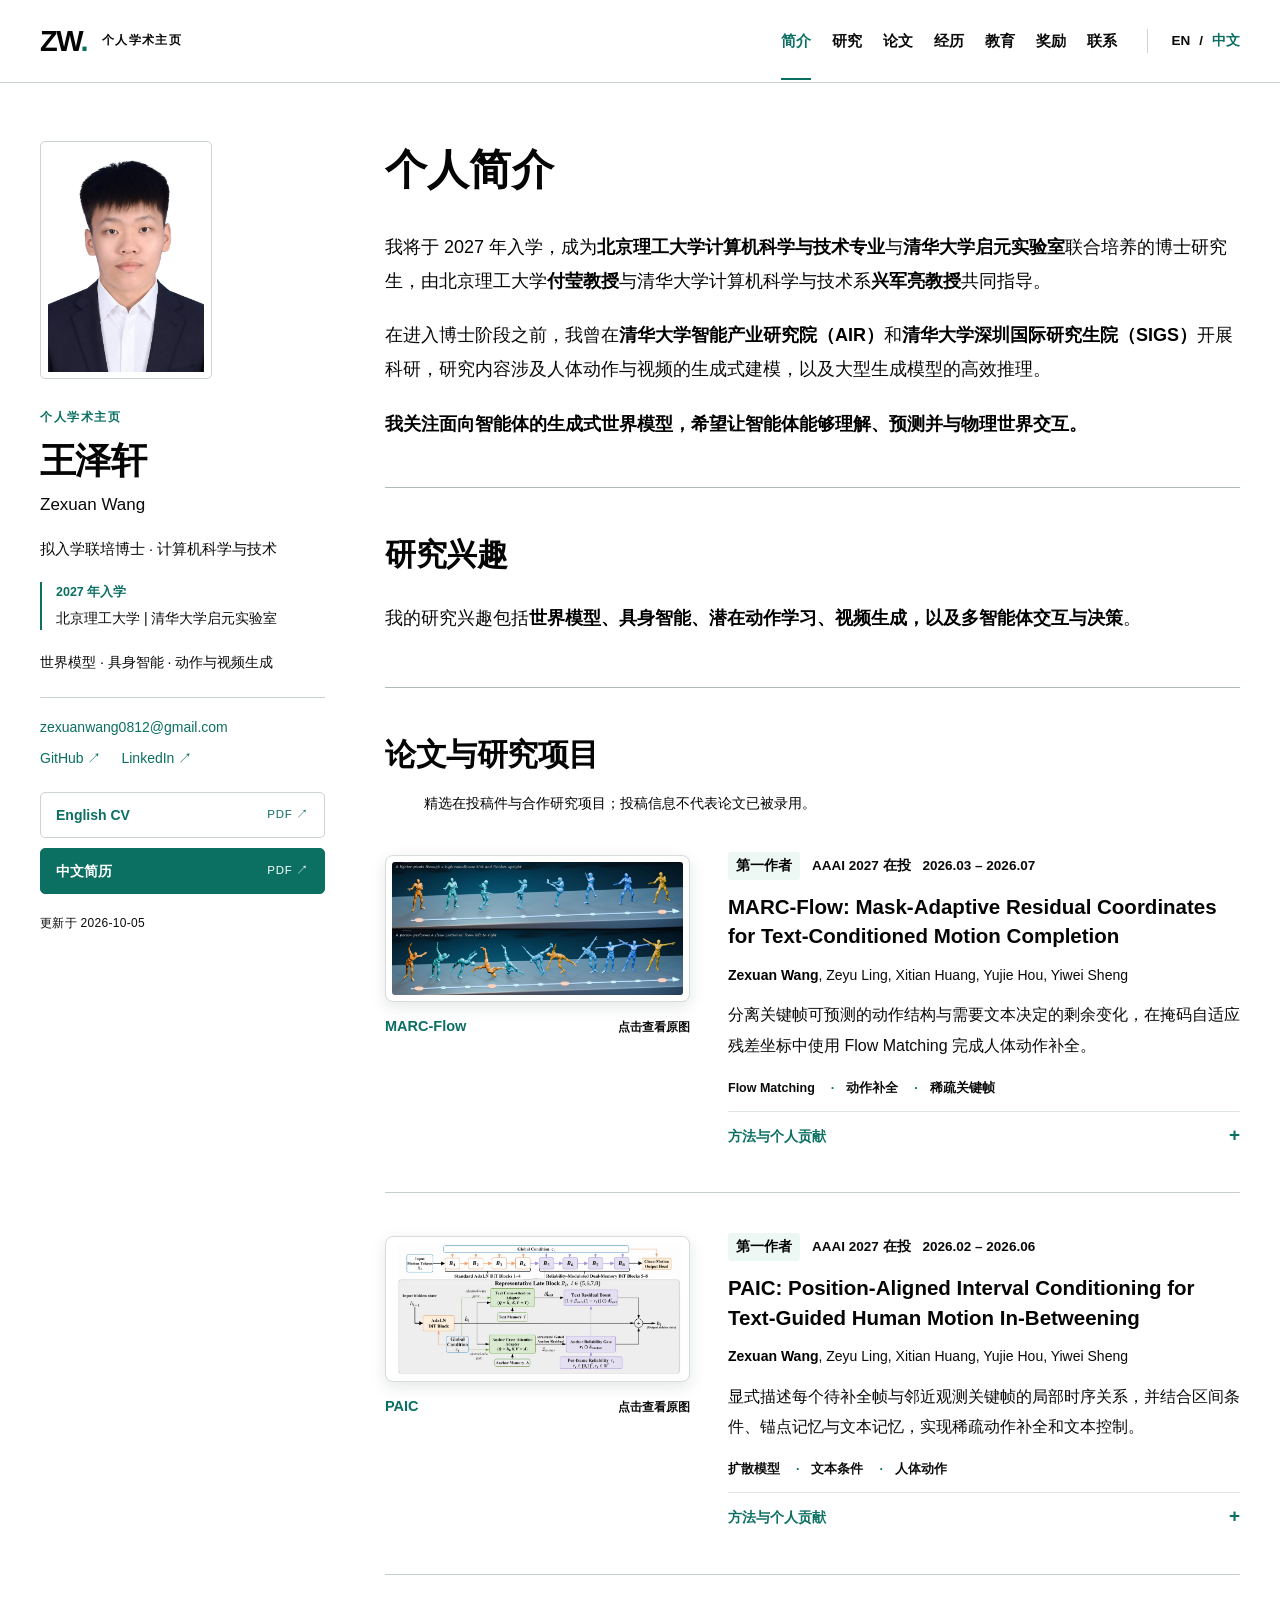
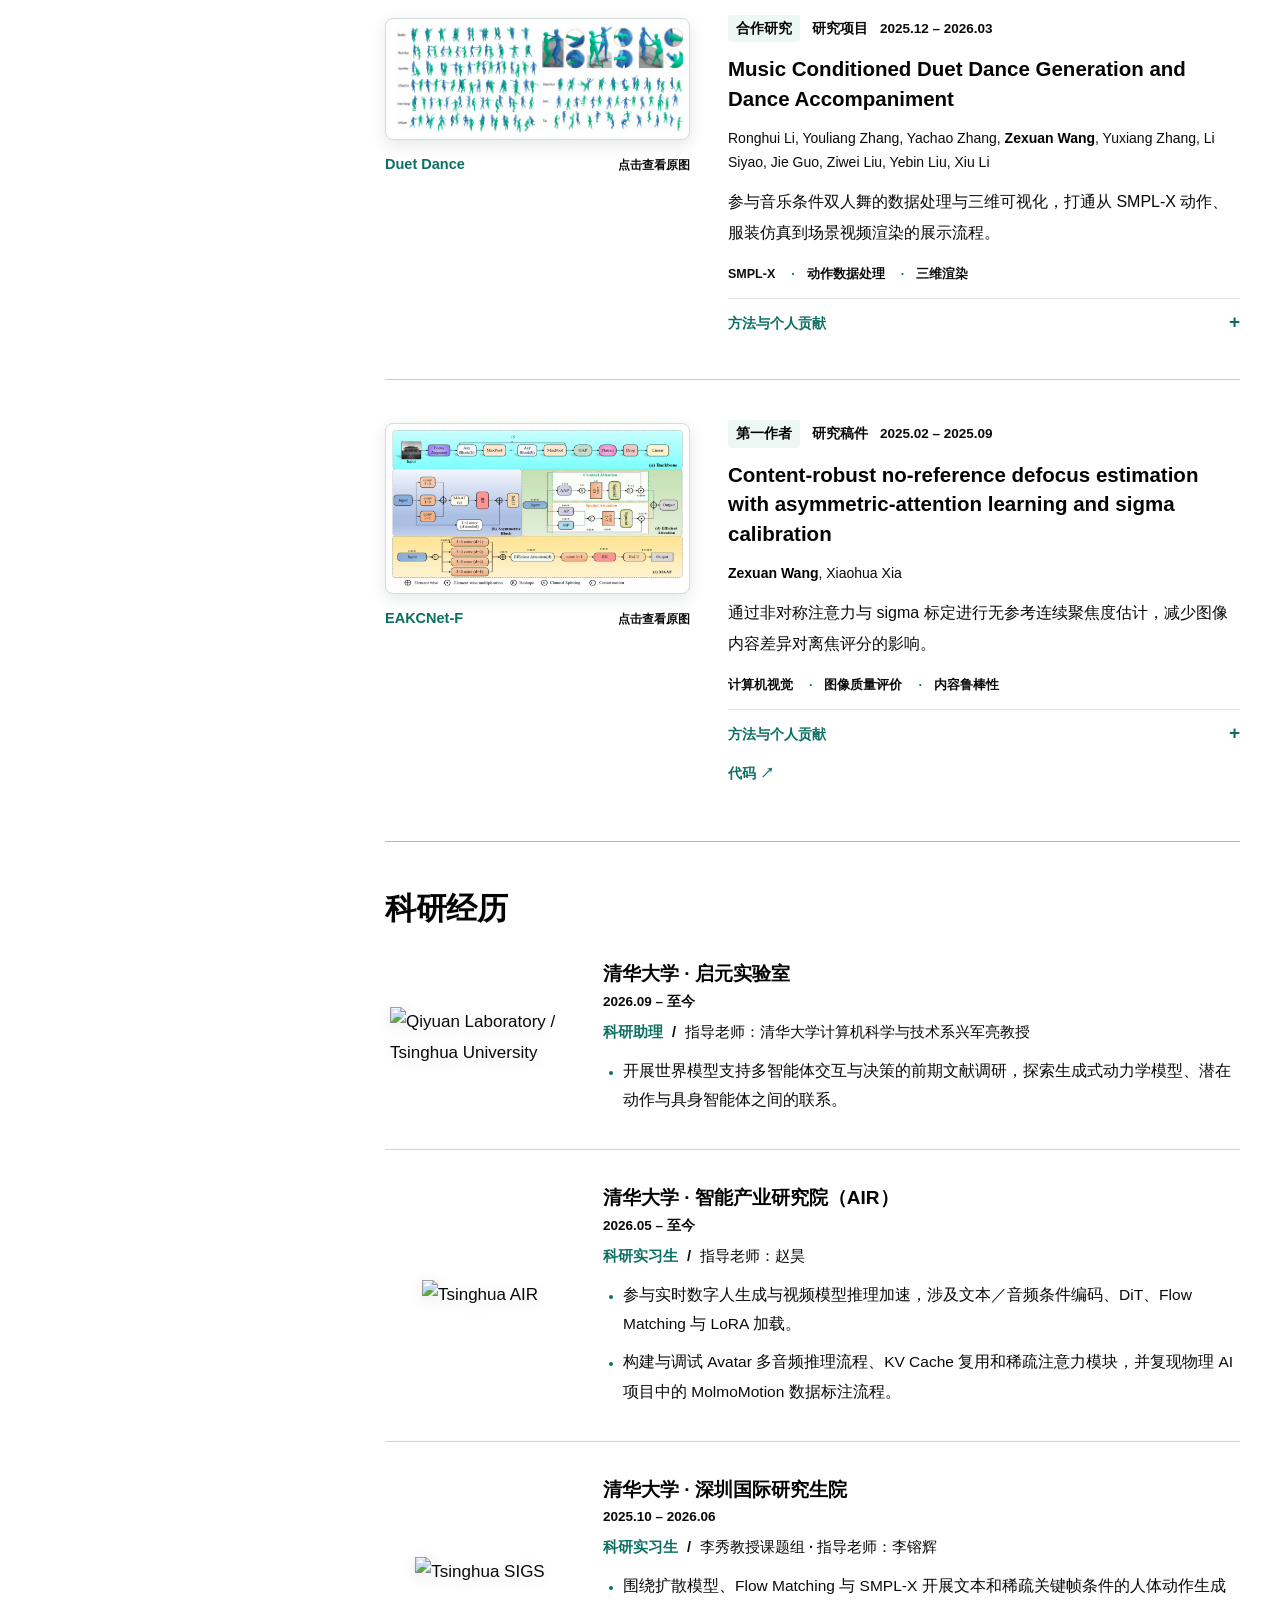
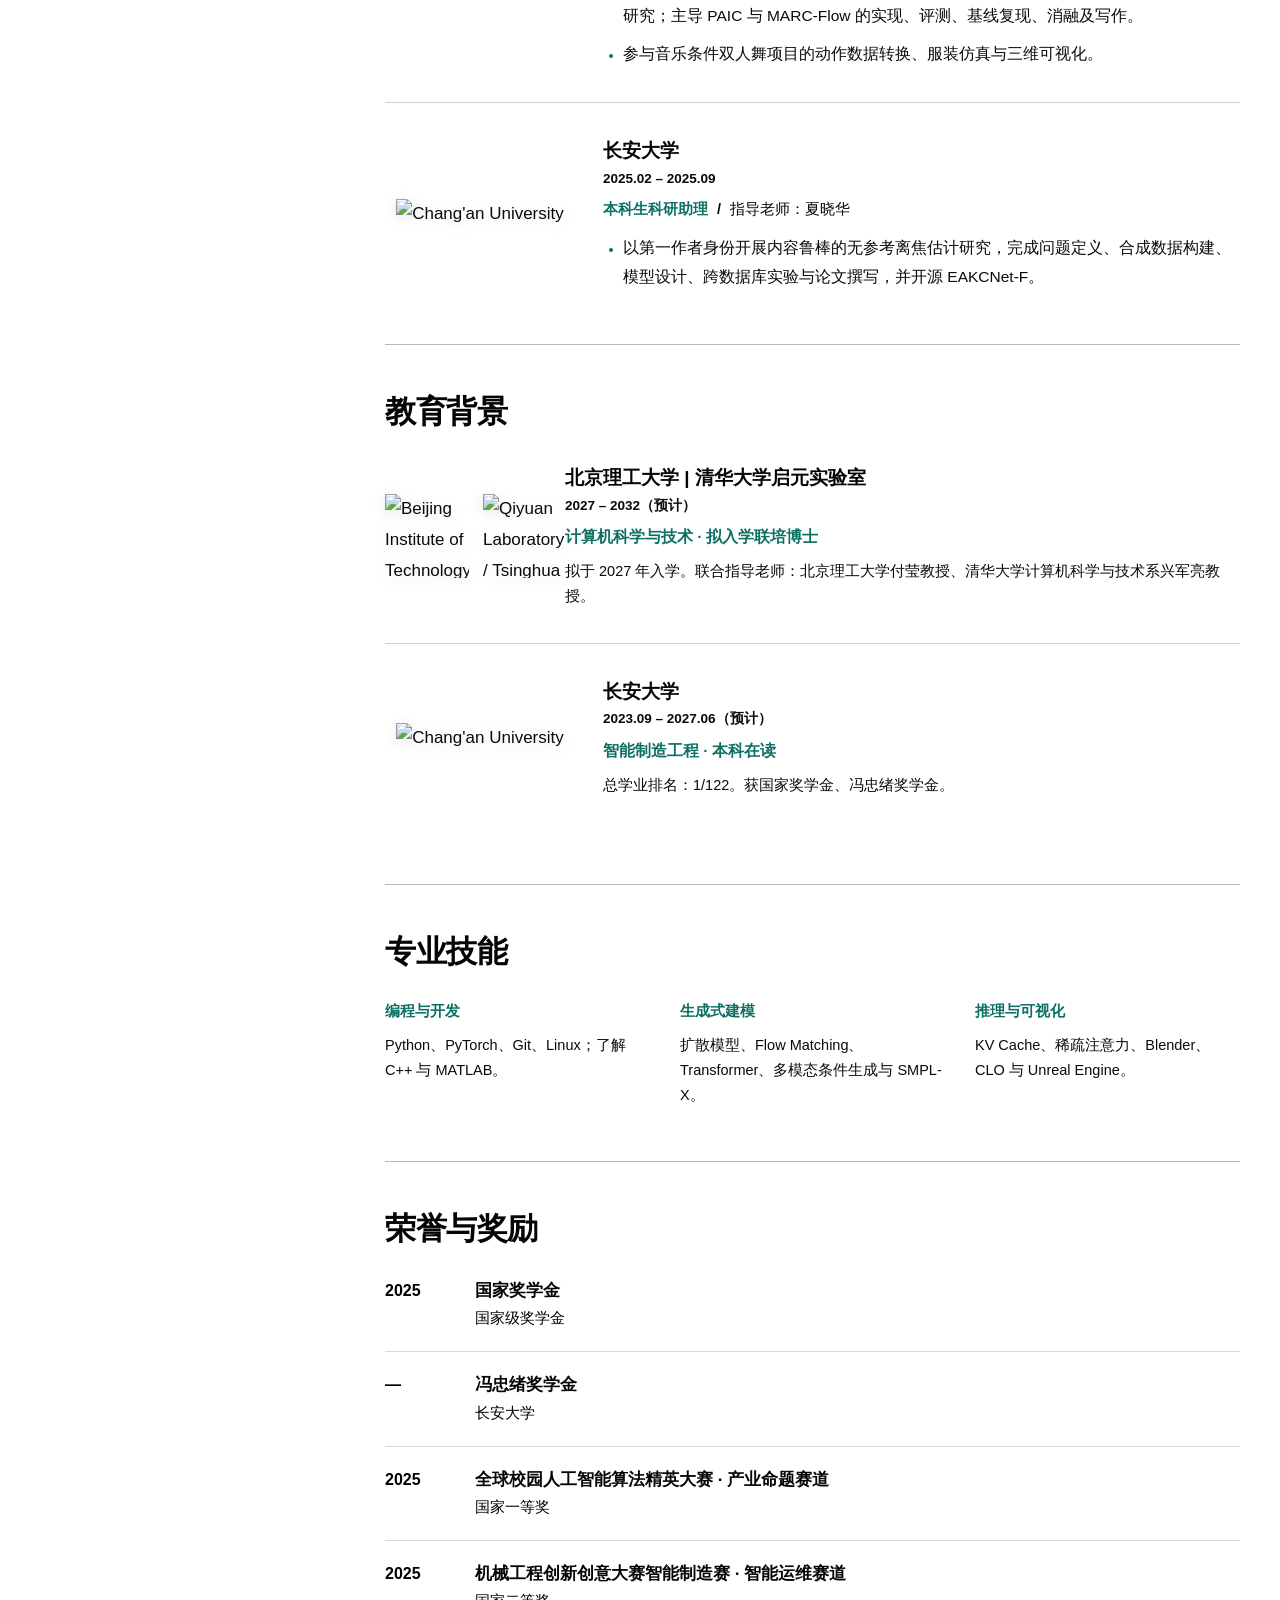
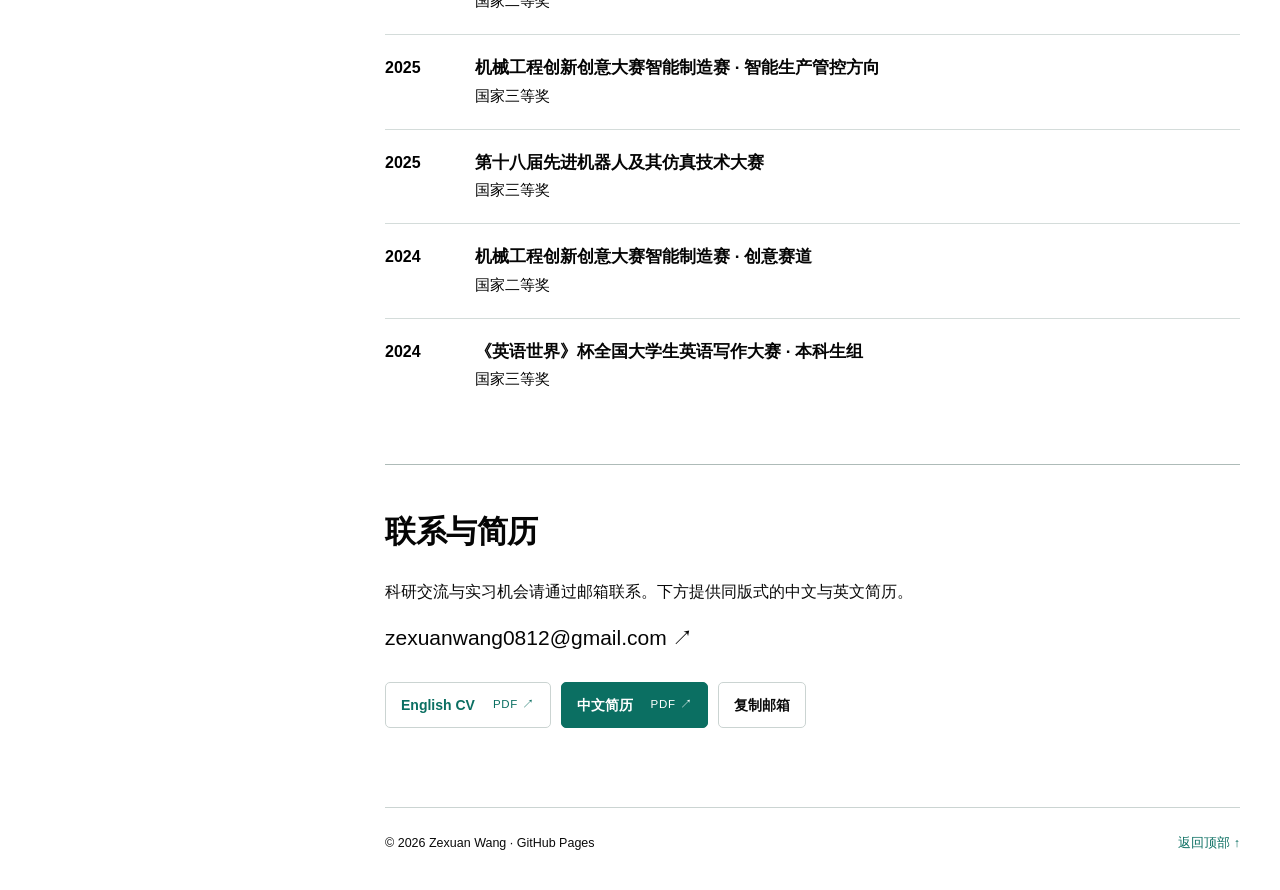
==== commit e732c6a6: "Add files via upload" ====
--- a/zh.html
+++ b/zh.html
@@ -28,28 +28,28 @@
 <section class="about-section" id="about"><h2 class="hero-title">个人简介</h2><div class="about-copy"><p>我将于 2027 年入学，成为<strong>北京理工大学计算机科学与技术专业</strong>与<strong>清华大学启元实验室</strong>联合培养的博士研究生，由北京理工大学<strong>付莹教授</strong>与清华大学计算机科学与技术系<strong>兴军亮教授</strong>共同指导。</p><p>在进入博士阶段之前，我曾在<strong>清华大学智能产业研究院（AIR）</strong>和<strong>清华大学深圳国际研究生院（SIGS）</strong>开展科研，研究内容涉及人体动作与视频的生成式建模，以及大型生成模型的高效推理。</p><p><strong>我关注面向智能体的生成式世界模型，希望让智能体能够理解、预测并与物理世界交互。</strong></p></div></section>
 <section class="content-section research-interest-section" id="research"><div class="section-heading"><h2>研究兴趣</h2></div><p class="research-statement">我的研究兴趣包括<strong>世界模型、具身智能、潜在动作学习、视频生成，以及多智能体交互与决策</strong>。</p></section>
 <section class="content-section" id="publications"><div class="section-heading"><h2>论文与研究项目</h2></div><p class="section-intro">精选在投稿件与合作研究项目；投稿信息不代表论文已被录用。</p><div class="projects"><article class="project" id="marc-flow">
-<figure class="project-figure"><a aria-label="点击查看原图: MARC-Flow" class="project-image-link" data-image-title="MARC-Flow" data-lightbox="" href="assets/projects/marc-flow.png"><img alt="MARC-Flow：高踢腿和侧手翻的人体动作序列。" decoding="async" height="364" loading="lazy" src="assets/projects/marc-flow.png" width="800"/><span aria-hidden="true" class="image-zoom">↗</span></a><figcaption><span class="figure-identity"><span class="project-short">MARC-Flow</span></span><span class="figure-view">点击查看原图</span></figcaption></figure>
+<figure class="project-figure"><a aria-label="点击查看原图: MARC-Flow" class="project-image-link" data-image-title="MARC-Flow" data-lightbox="" href="[data-uri]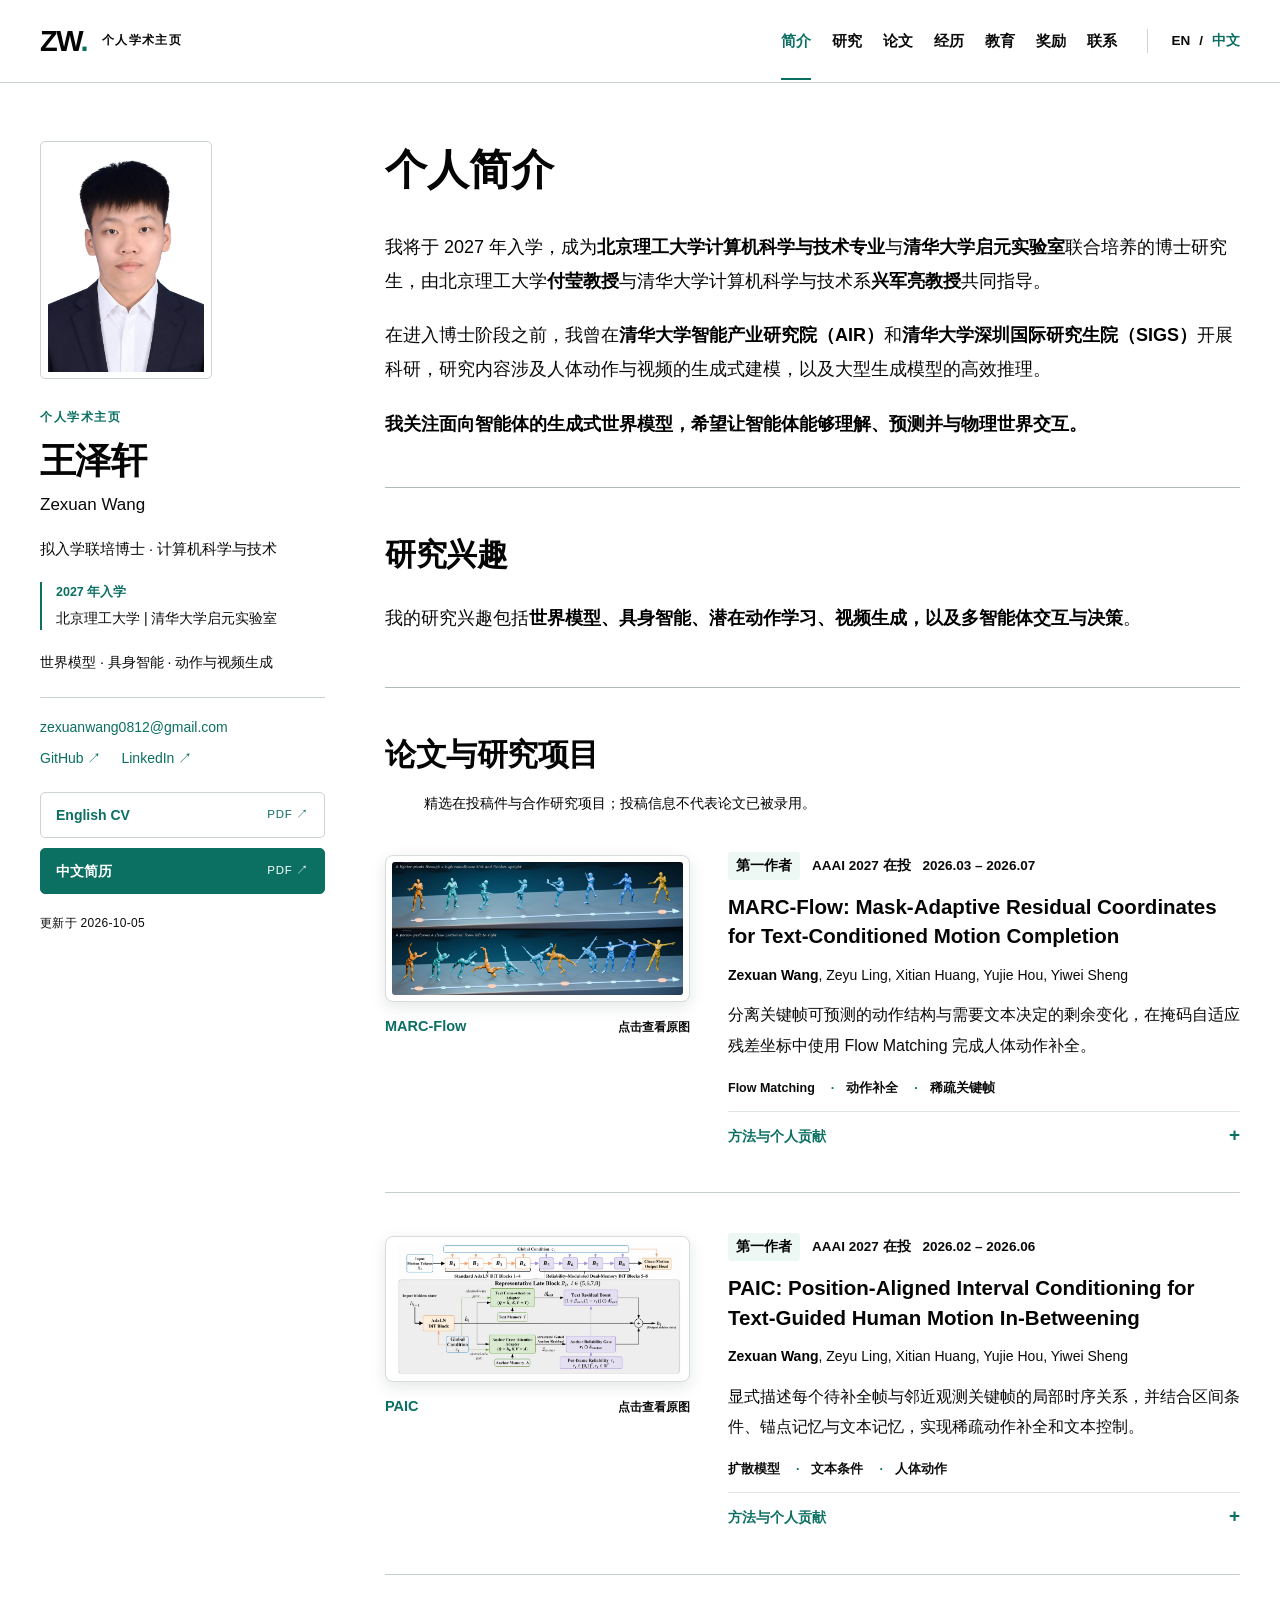
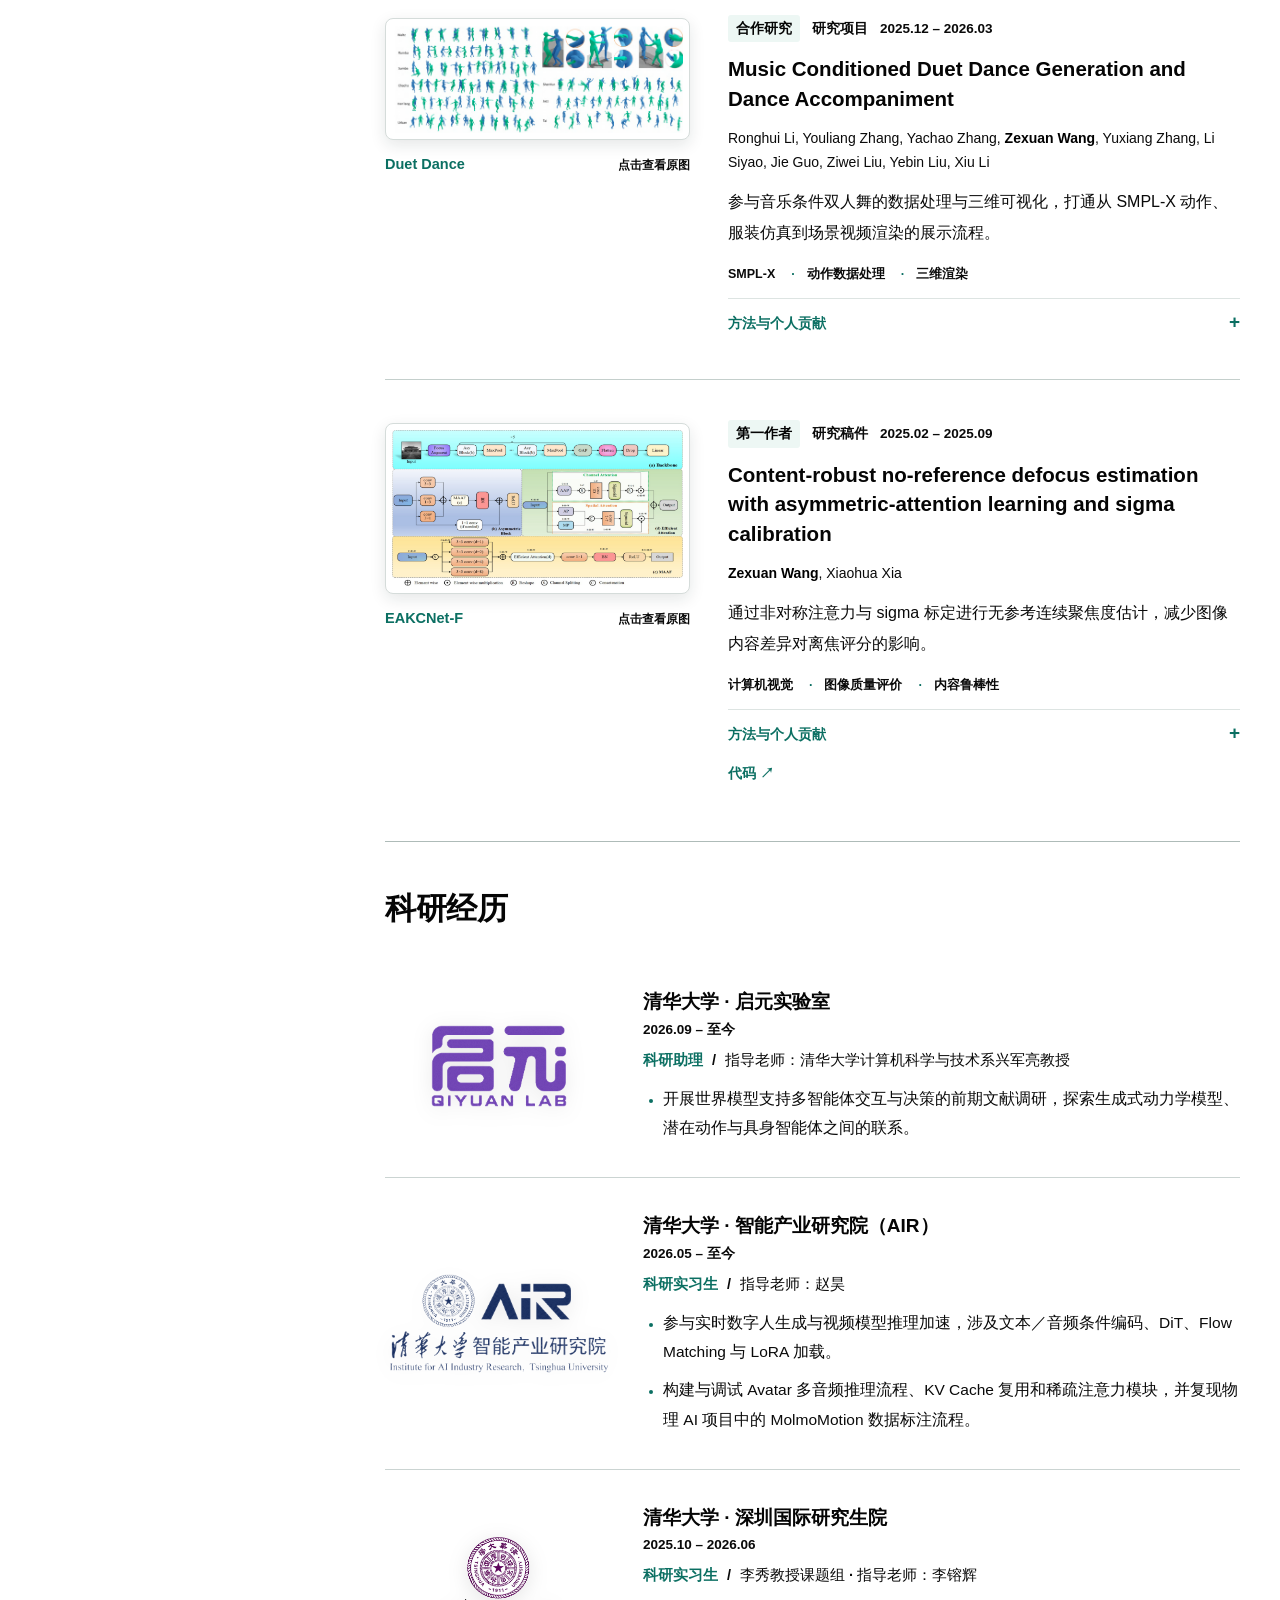
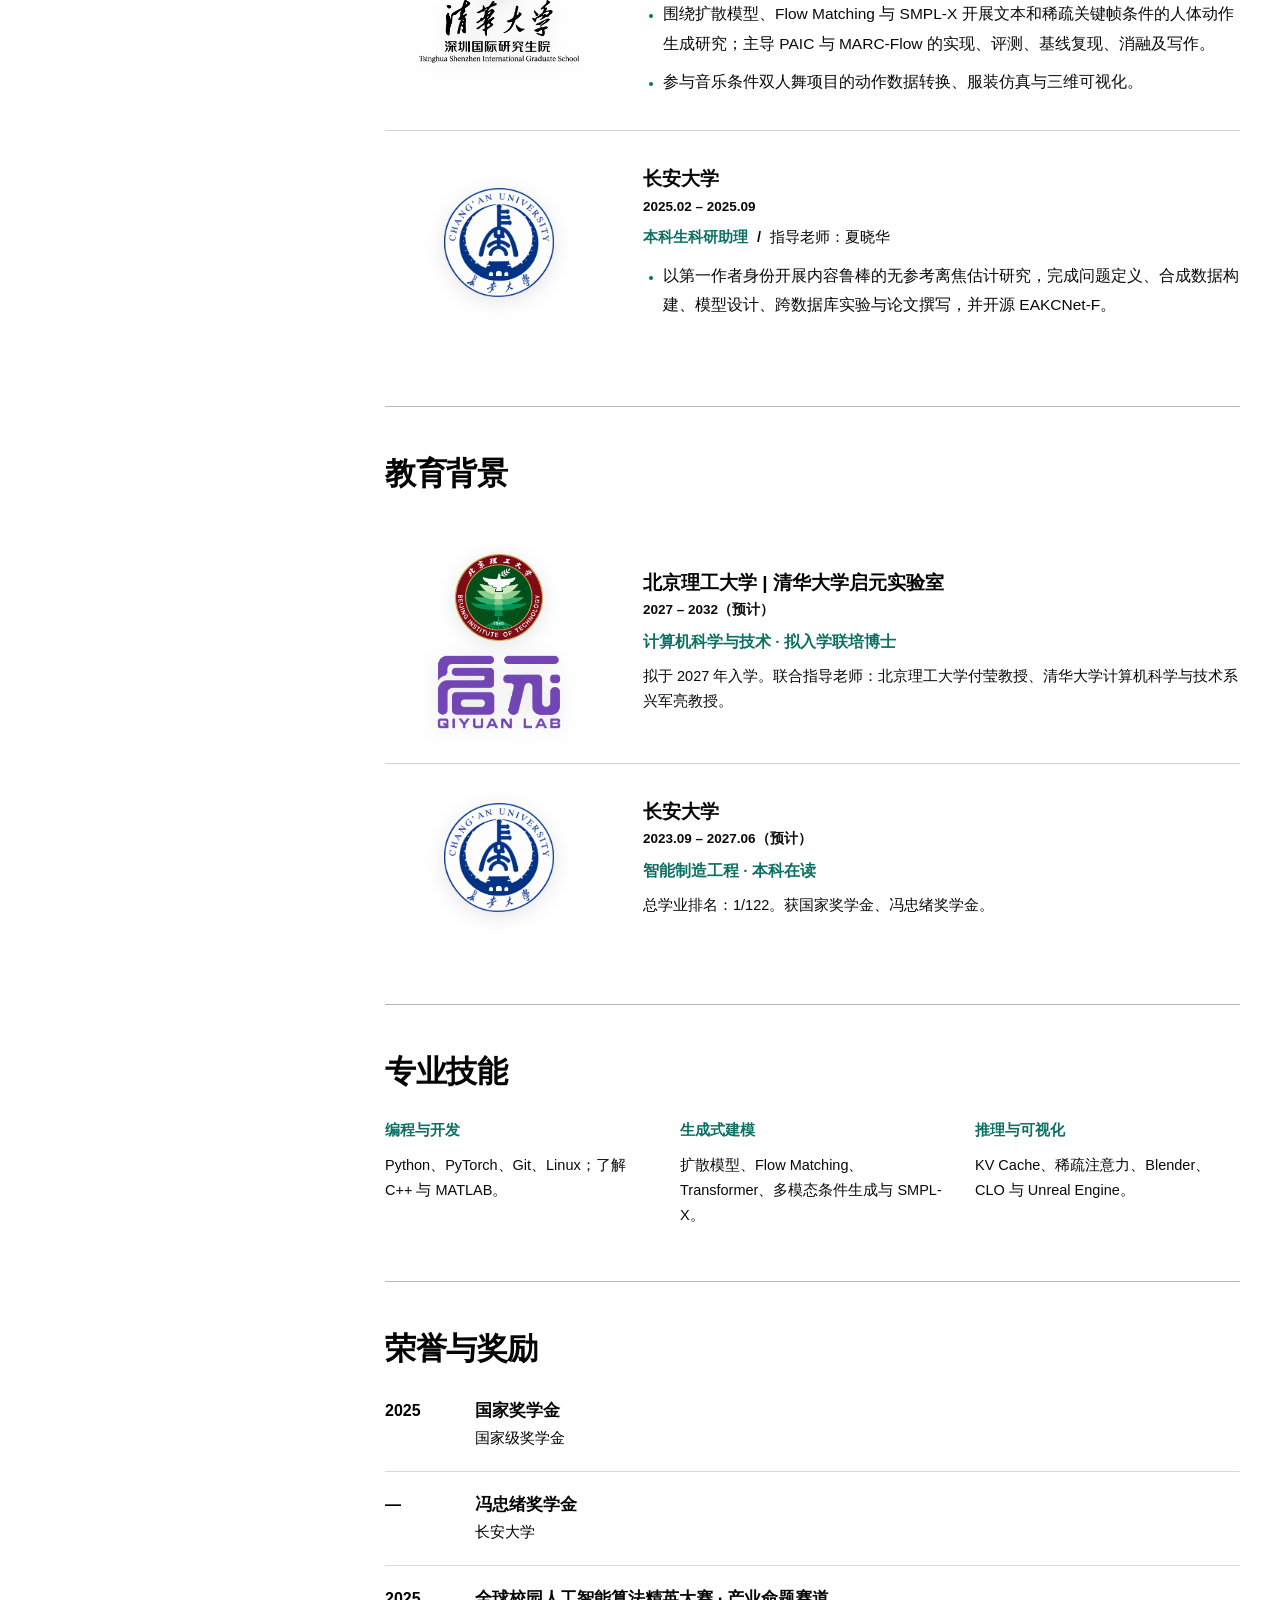
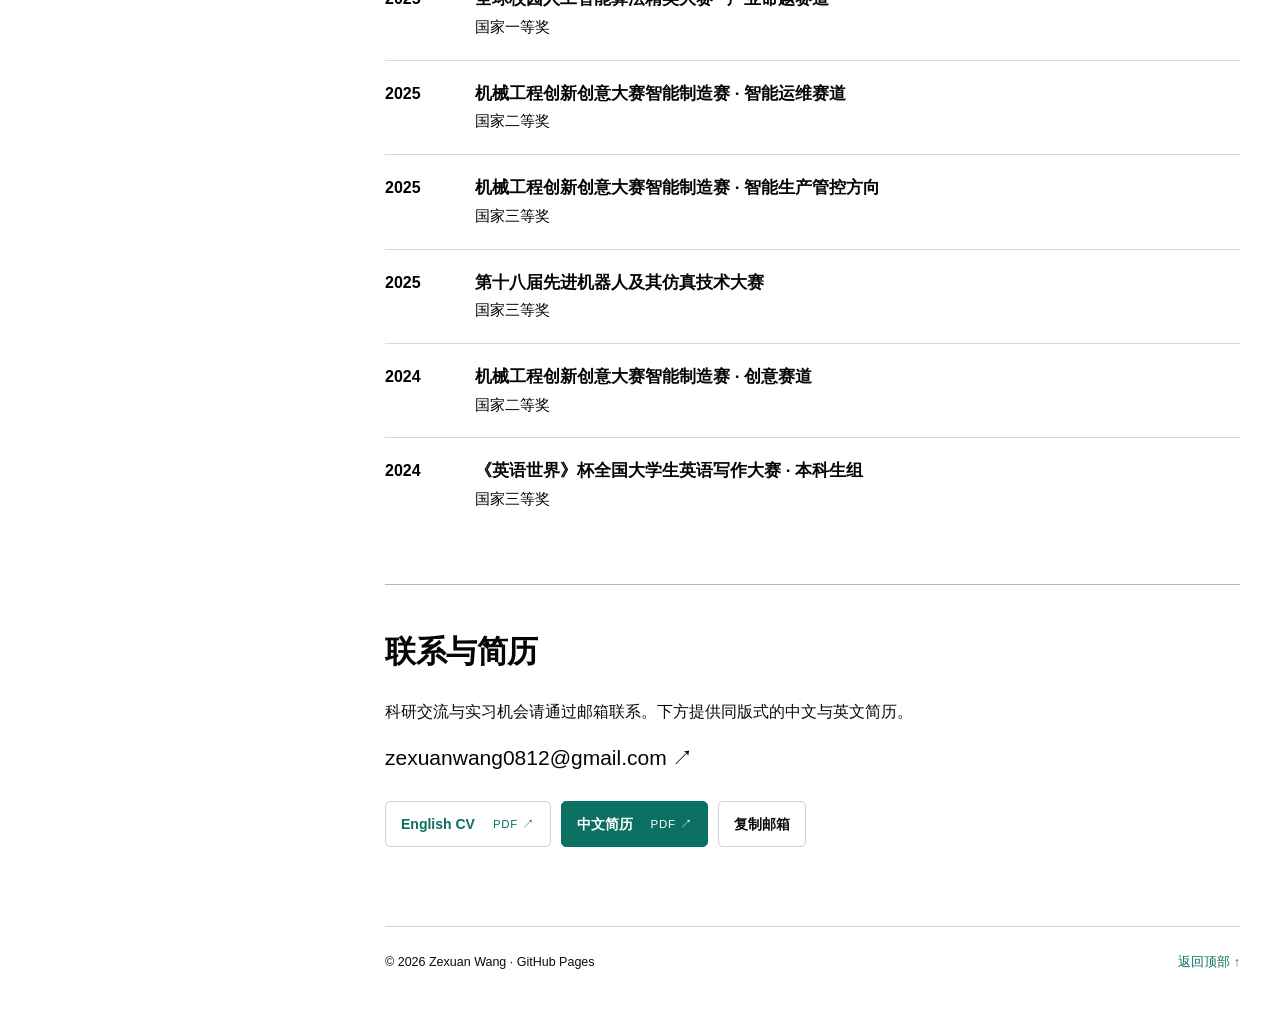
==== commit 2f4f5f8c: "Add files via upload" ====
--- a/zh.html
+++ b/zh.html
@@ -8,7 +8,7 @@
 <meta content="#f7f8f8" name="theme-color"/><meta content="strict-origin-when-cross-origin" name="referrer"/>
 <link href="https://glkssk.github.io/zh.html" rel="canonical"/><link href="https://glkssk.github.io/" hreflang="en" rel="alternate"/><link href="https://glkssk.github.io/zh.html" hreflang="zh-CN" rel="alternate"/><link href="https://glkssk.github.io/" hreflang="x-default" rel="alternate"/>
 <meta content="profile" property="og:type"/><meta content="Zexuan Wang | 个人学术主页" property="og:title"/><meta content="王泽轩 — 拟入学联培博士 · 计算机科学与技术. 北京理工大学 | 清华大学启元实验室. 2027 年入学. 世界模型 · 具身智能 · 动作与视频生成." property="og:description"/><meta content="https://glkssk.github.io/zh.html" property="og:url"/><meta content="https://glkssk.github.io/avatar.jpg" property="og:image"/>
-<link href="styles.css?v=c70daf1760" rel="stylesheet"/>
+<link href="site.css?v=aec4acdc8427" rel="stylesheet"/>
 <script type="application/ld+json">{"@context": "https://schema.org", "@type": "Person", "name": "Zexuan Wang", "alternateName": "王泽轩", "url": "https://glkssk.github.io", "image": "https://glkssk.github.io/avatar.jpg", "email": "mailto:zexuanwang0812@gmail.com", "sameAs": ["https://github.com/glkssK", "https://www.linkedin.com/in/zexuan-wang-3869303ba"]}</script><script defer="" src="script.js?v=c70daf1760"></script>
 </head>
 <body id="top">
@@ -49,7 +49,7 @@
 <div class="tags"><span>计算机视觉</span><span>图像质量评价</span><span>内容鲁棒性</span></div><details><summary>方法与个人贡献<span aria-hidden="true" class="details-plus"></span></summary><div class="details-body"><div class="detail-item"><h4>研究方法</h4><p>基于 Waterloo 图像构建多级高斯离焦数据和连续 sigma 标签，通过非对称双分支注意力、跨尺度特征融合及分数校准，分离真实离焦线索与图像内容偏差。</p></div><div class="detail-item"><h4>个人职责</h4><p>主导数据构建、模型设计、训练调参、跨数据库评测、消融、鲁棒性与可解释性分析，以及论文和复现代码整理。</p></div></div></details>
 <div class="project-links"><a class="text-link" href="https://github.com/glkssK/EAKCNet-F" rel="noopener noreferrer" target="_blank">代码<span aria-hidden="true"> ↗</span></a></div></div></article></div></section>
 <section class="content-section" id="experience"><div class="section-heading"><h2>科研经历</h2></div><div class="experience-list"><article class="experience institution-entry" id="experience-qiyuan"><div class="institution-media"><div class="institution-logo-group"><img alt="Qiyuan Laboratory / Tsinghua University" class="institution-logo-image" src="assets/institutions/qiyuan.png"/></div></div><div class="entry-body"><div class="entry-heading"><h3>清华大学 · 启元实验室</h3><p class="entry-date">2026.09 – 至今</p></div><p class="entry-meta"><strong>科研助理</strong><span class="meta-separator"> / </span>指导老师：清华大学计算机科学与技术系兴军亮教授</p><ul class="entry-points"><li>开展世界模型支持多智能体交互与决策的前期文献调研，探索生成式动力学模型、潜在动作与具身智能体之间的联系。</li></ul></div></article><article class="experience institution-entry" id="experience-air"><div class="institution-media"><div class="institution-logo-group"><img alt="Tsinghua AIR" class="institution-logo-image" src="assets/institutions/air.png"/></div></div><div class="entry-body"><div class="entry-heading"><h3>清华大学 · 智能产业研究院（AIR）</h3><p class="entry-date">2026.05 – 至今</p></div><p class="entry-meta"><strong>科研实习生</strong><span class="meta-separator"> / </span>指导老师：赵昊</p><ul class="entry-points"><li>参与实时数字人生成与视频模型推理加速，涉及文本／音频条件编码、DiT、Flow Matching 与 LoRA 加载。</li><li>构建与调试 Avatar 多音频推理流程、KV Cache 复用和稀疏注意力模块，并复现物理 AI 项目中的 MolmoMotion 数据标注流程。</li></ul></div></article><article class="experience institution-entry" id="experience-sigs"><div class="institution-media"><div class="institution-logo-group"><img alt="Tsinghua SIGS" class="institution-logo-image" src="assets/institutions/sigs.png"/></div></div><div class="entry-body"><div class="entry-heading"><h3>清华大学 · 深圳国际研究生院</h3><p class="entry-date">2025.10 – 2026.06</p></div><p class="entry-meta"><strong>科研实习生</strong><span class="meta-separator"> / </span>李秀教授课题组 · 指导老师：李镕辉</p><ul class="entry-points"><li>围绕扩散模型、Flow Matching 与 SMPL-X 开展文本和稀疏关键帧条件的人体动作生成研究；主导 PAIC 与 MARC-Flow 的实现、评测、基线复现、消融及写作。</li><li>参与音乐条件双人舞项目的动作数据转换、服装仿真与三维可视化。</li></ul></div></article><article class="experience institution-entry" id="experience-changan"><div class="institution-media"><div class="institution-logo-group"><img alt="Chang'an University" class="institution-logo-image" src="assets/institutions/chd.png"/></div></div><div class="entry-body"><div class="entry-heading"><h3>长安大学</h3><p class="entry-date">2025.02 – 2025.09</p></div><p class="entry-meta"><strong>本科生科研助理</strong><span class="meta-separator"> / </span>指导老师：夏晓华</p><ul class="entry-points"><li>以第一作者身份开展内容鲁棒的无参考离焦估计研究，完成问题定义、合成数据构建、模型设计、跨数据库实验与论文撰写，并开源 EAKCNet-F。</li></ul></div></article></div></section>
-<section class="content-section" id="education"><div class="section-heading"><h2>教育背景</h2></div><div class="education-list"><article class="education-entry institution-entry" id="education-bit"><div class="institution-media"><div class="institution-logo-group"><img alt="Beijing Institute of Technology" class="institution-logo-image" src="assets/institutions/bit.png"/><img alt="Qiyuan Laboratory / Tsinghua University" class="institution-logo-image" src="assets/institutions/qiyuan.png"/></div></div><div class="entry-body"><div class="entry-heading"><h3>北京理工大学 | 清华大学启元实验室</h3><p class="entry-date">2027 – 2032（预计）</p></div><p class="degree">计算机科学与技术 · 拟入学联培博士</p><p class="education-note">拟于 2027 年入学。联合指导老师：北京理工大学付莹教授、清华大学计算机科学与技术系兴军亮教授。</p></div></article><article class="education-entry institution-entry" id="education-chd"><div class="institution-media"><div class="institution-logo-group"><img alt="Chang'an University" class="institution-logo-image" src="assets/institutions/chd.png"/></div></div><div class="entry-body"><div class="entry-heading"><h3>长安大学</h3><p class="entry-date">2023.09 – 2027.06（预计）</p></div><p class="degree">智能制造工程 · 本科在读</p><p class="education-note">总学业排名：1/122。获国家奖学金、冯忠绪奖学金。</p></div></article></div></section>
+<section class="content-section" id="education"><div class="section-heading"><h2>教育背景</h2></div><div class="education-list"><article class="education-entry institution-entry" id="education-bit"><div class="institution-media"><div class="institution-logo-group institution-logo-group--stacked"><img alt="Beijing Institute of Technology" class="institution-logo-image" src="assets/institutions/bit.png"/><img alt="Qiyuan Laboratory / Tsinghua University" class="institution-logo-image" src="assets/institutions/qiyuan.png"/></div></div><div class="entry-body"><div class="entry-heading"><h3>北京理工大学 | 清华大学启元实验室</h3><p class="entry-date">2027 – 2032（预计）</p></div><p class="degree">计算机科学与技术 · 拟入学联培博士</p><p class="education-note">拟于 2027 年入学。联合指导老师：北京理工大学付莹教授、清华大学计算机科学与技术系兴军亮教授。</p></div></article><article class="education-entry institution-entry" id="education-chd"><div class="institution-media"><div class="institution-logo-group"><img alt="Chang'an University" class="institution-logo-image" src="assets/institutions/chd.png"/></div></div><div class="entry-body"><div class="entry-heading"><h3>长安大学</h3><p class="entry-date">2023.09 – 2027.06（预计）</p></div><p class="degree">智能制造工程 · 本科在读</p><p class="education-note">总学业排名：1/122。获国家奖学金、冯忠绪奖学金。</p></div></article></div></section>
 <section class="content-section" id="skills"><div class="section-heading"><h2>专业技能</h2></div><div class="skills-grid"><div><h3>编程与开发</h3><p>Python、PyTorch、Git、Linux；了解 C++ 与 MATLAB。</p></div><div><h3>生成式建模</h3><p>扩散模型、Flow Matching、Transformer、多模态条件生成与 SMPL-X。</p></div><div><h3>推理与可视化</h3><p>KV Cache、稀疏注意力、Blender、CLO 与 Unreal Engine。</p></div></div></section>
 <section class="content-section" id="awards"><div class="section-heading"><h2>荣誉与奖励</h2></div><ul class="awards-list"><li><span class="award-year">2025</span><div><h3>国家奖学金</h3><p>国家级奖学金</p></div></li><li><span class="award-year">—</span><div><h3>冯忠绪奖学金</h3><p>长安大学</p></div></li><li><span class="award-year">2025</span><div><h3>全球校园人工智能算法精英大赛 · 产业命题赛道</h3><p>国家一等奖</p></div></li><li><span class="award-year">2025</span><div><h3>机械工程创新创意大赛智能制造赛 · 智能运维赛道</h3><p>国家二等奖</p></div></li><li><span class="award-year">2025</span><div><h3>机械工程创新创意大赛智能制造赛 · 智能生产管控方向</h3><p>国家三等奖</p></div></li><li><span class="award-year">2025</span><div><h3>第十八届先进机器人及其仿真技术大赛</h3><p>国家三等奖</p></div></li><li><span class="award-year">2024</span><div><h3>机械工程创新创意大赛智能制造赛 · 创意赛道</h3><p>国家二等奖</p></div></li><li><span class="award-year">2024</span><div><h3>《英语世界》杯全国大学生英语写作大赛 · 本科生组</h3><p>国家三等奖</p></div></li></ul></section>
 <section class="content-section contact-section" id="contact"><div class="section-heading"><h2>联系与简历</h2></div><p>科研交流与实习机会请通过邮箱联系。下方提供同版式的中文与英文简历。</p><a class="contact-address" href="mailto:zexuanwang0812@gmail.com">zexuanwang0812@gmail.com<span aria-hidden="true"> ↗</span></a><div class="contact-actions"><a aria-label="English CV · 在新标签页打开 PDF" class="button button-secondary" href="files/CV_EN.pdf" rel="noopener" target="_blank">English CV <span class="button-detail">PDF ↗</span></a><a aria-label="中文简历 · 在新标签页打开 PDF" class="button button-primary" href="files/CV_CN.pdf" rel="noopener" target="_blank">中文简历 <span class="button-detail">PDF ↗</span></a><button class="button button-quiet js-only" data-copied-label="邮箱已复制" data-copy-email="zexuanwang0812@gmail.com" data-error-label="请手动复制上方邮箱地址。" type="button">复制邮箱</button></div><p aria-live="polite" class="copy-status" role="status"></p></section>
--- a/site.css
+++ b/site.css
@@ -0,0 +1,1063 @@
+/* Shared bilingual stylesheet. Local system fonts only. */
+:root {
+  --page: #f7f8f8;
+  --paper: #ffffff;
+  --ink: #1c2e3c;
+  --body: #374b59;
+  --muted: #62717a;
+  --accent: #165d52;
+  --accent-soft: #edf4f1;
+  --line: #d5dedf;
+  --line-soft: #e7ecec;
+  --radius: 8px;
+  --header-height: 78px;
+}
+* { box-sizing: border-box; }
+html { scroll-behavior: smooth; }
+body { margin: 0; background: var(--page); color: var(--body); font: 15px/1.75 -apple-system, BlinkMacSystemFont, "Segoe UI", "PingFang SC", "Microsoft YaHei", "Noto Sans CJK SC", sans-serif; -webkit-font-smoothing: antialiased; }
+a { color: var(--accent); text-decoration: none; text-underline-offset: 4px; }
+a:hover { text-decoration: underline; }
+a:focus-visible,
+button:focus-visible,
+summary:focus-visible { outline: 3px solid #bd7425; outline-offset: 5px; border-radius: 3px; }
+button { font: inherit; }
+img { display: block; max-width: 100%; }
+p,
+h1,
+h2,
+h3,
+h4 { margin-top: 0; }
+h1,
+h2,
+h3,
+h4 { color: var(--ink); }
+p { margin-bottom: 13px; }
+[tabindex="-1"]:focus { outline: none; }
+.skip-link { position: fixed; top: -100px; left: 20px; background: var(--ink); color: white; padding: 12px 20px; z-index: 100; }
+.skip-link:focus { top: 10px; }
+.site-header { position: sticky; top: 0; z-index: 20; background: var(--page); border-bottom: 1px solid var(--line); }
+.header-inner { max-width: 1240px; padding: 0 32px; height: var(--header-height); margin: auto; display: flex; align-items: center; gap: 28px; }
+.brand { display: flex; align-items: center; gap: 15px; color: var(--ink); flex-shrink: 0; }
+.brand:hover { text-decoration: none; }
+.monogram { font-size: 26px; font-weight: 750; letter-spacing: -1.5px; }
+.monogram span { color: var(--accent); }
+.brand-label { font-size: 11px; color: var(--muted); text-transform: uppercase; letter-spacing: 1.3px; line-height: 1.5; width: 80px; }
+.main-nav { display: flex; justify-content: flex-end; gap: 22px; align-items: center; flex: 1; }
+.main-nav a { font-size: 13px; color: var(--muted); padding: 25px 0 23px; border-bottom: 2px solid transparent; }
+.main-nav a:hover,
+.main-nav a[aria-current="location"] { color: var(--accent); border-bottom-color: var(--accent); text-decoration: none; }
+.language-nav { display: flex; align-items: center; gap: 9px; font-size: 12px; white-space: nowrap; border-left: 1px solid var(--line); padding-left: 23px; }
+.language-nav a { color: var(--muted); }
+.language-nav a[aria-current="page"] { color: var(--accent); font-weight: 750; }
+.language-nav span { color: #89979e; }
+.page-layout { max-width: 1240px; padding: 48px 32px 0; margin: 0 auto; display: grid; grid-template-columns: 236px minmax(0,1fr); gap: 64px; align-items: start; }
+.profile-sidebar { min-width: 0; position: sticky; top: 110px; }
+.profile-inner { padding-bottom: 26px; }
+.portrait-frame { width: 146px; margin-bottom: 23px; padding: 5px; background: white; border: 1px solid var(--line); border-radius: 5px; }
+.portrait { width: 134px; height: 190px; object-fit: contain; border-radius: 1px; }
+.eyebrow { margin-bottom: 10px; color: var(--accent); font-size: 11px; font-weight: 750; letter-spacing: 1.6px; text-transform: uppercase; }
+.profile-identity h1 { font: 700 30px/1.25 Georgia, "Times New Roman", "Songti SC", SimSun, serif; letter-spacing: -.6px; margin-bottom: 5px; }
+.secondary-name { font-size: 15px; color: var(--muted); margin-bottom: 16px; }
+.current-role { font-size: 12px; color: var(--body); margin-bottom: 18px; }
+.next-step { border-left: 2px solid var(--accent); padding-left: 12px; margin: 0 0 18px; }
+.next-step p { font-size: 12px; line-height: 1.7; margin-bottom: 2px; }
+.next-step .next-label { color: var(--accent); font-weight: 650; font-size: 11px; }
+.profile-interests { font-size: 12px; line-height: 1.8; color: var(--muted); margin-bottom: 20px; }
+.profile-links { border-top: 1px solid var(--line); padding-top: 16px; font-size: 12px; }
+.contact-email { overflow-wrap: anywhere; }
+.social-links { display: flex; gap: 18px; margin-top: 5px; }
+.profile-cvs { display: grid; gap: 8px; margin-top: 19px; }
+.button { min-height: 40px; padding: 10px 14px; border: 1px solid var(--line); border-radius: 5px; display: inline-flex; gap: 18px; align-items: center; justify-content: space-between; font-size: 12px; font-weight: 650; line-height: 1.3; cursor: pointer; transition: background .16s, border-color .16s; }
+.button:hover { text-decoration: none; border-color: var(--accent); }
+.button-primary { background: var(--accent); border-color: var(--accent); color: white; }
+.button-primary:hover { background: #11493f; }
+.button-secondary { color: var(--accent); background: var(--paper); }
+.button-secondary:hover { background: var(--accent-soft); }
+.button-detail { font-size: 10px; font-weight: 500; letter-spacing: .7px; white-space: nowrap; }
+.button-quiet { color: var(--body); background: transparent; }
+.profile-updated { margin-top: 17px; color: var(--muted); font-size: 10px; letter-spacing: .3px; }
+.main-content { min-width: 0; padding-bottom: 20px; }
+.about-section { padding: 0 0 38px; scroll-margin-top: 102px; }
+.anchor-alias { display: block; height: 0; scroll-margin-top: 102px; }
+.hero-title { font: 500 clamp(31px, 3vw, 42px)/1.2 Georgia,"Times New Roman","Songti SC",SimSun,serif; letter-spacing: -.8px; max-width: 710px; margin: 0 0 23px; }
+.hero-phrase { display: inline-block; white-space: nowrap; }
+.about-copy { max-width: 790px; font-size: 14px; line-height: 1.85; }
+.about-copy p:first-child { color: var(--ink); }
+.focus-strip { display: grid; grid-template-columns: 1fr 1.1fr 1fr; gap: 16px; margin-top: 26px; border-top: 1px solid var(--line); padding-top: 20px; }
+.focus-strip>div+div { border-left: 1px solid var(--line); padding-left: 20px; }
+.focus-strip span { display: block; font-size: 10px; font-weight: 650; text-transform: uppercase; letter-spacing: .7px; color: var(--muted); margin-bottom: 5px; }
+.focus-strip p { margin: 0; font-size: 12px; color: var(--accent); line-height: 1.65; }
+.content-section { padding: 32px 0 35px; border-top: 1px solid #b9c6ca; scroll-margin-top: 102px; }
+.section-heading { display: flex; gap: 16px; align-items: baseline; margin-bottom: 18px; }
+.section-number { color: var(--accent); font: 12px/1.4 ui-monospace,"SFMono-Regular",Consolas,monospace; }
+.section-heading h2 { margin: 0; font: 600 27px/1.3 Georgia,"Times New Roman","Songti SC",SimSun,serif; letter-spacing: -.35px; }
+.section-intro { margin: -6px 0 18px 33px; font-size: 11px; line-height: 1.8; color: var(--muted); }
+.project { display: grid; grid-template-columns: 104px minmax(0,1fr); gap: 24px; padding: 25px 0; }
+.project + .project { border-top: 1px solid var(--line); }
+.project:first-child { padding-top: 7px; }
+.project:last-child { padding-bottom: 2px; }
+.project-label { padding-top: 4px; }
+.project-index { display: block; font: 11px/1.5 ui-monospace,Consolas,monospace; color: var(--muted); margin-bottom: 11px; }
+.project-short { display: inline-block; border-left: 2px solid var(--accent); padding-left: 10px; font-size: 13px; font-weight: 700; color: var(--accent); line-height: 1.45; }
+.project-meta { display: flex; flex-wrap: wrap; align-items: center; gap: 7px; margin-bottom: 9px; font-size: 10px; line-height: 1.65; }
+.role-badge { font-weight: 650; color: var(--accent); background: var(--accent-soft); padding: 2px 7px; border-radius: 3px; }
+.status-badge { color: var(--muted); }
+.project-date { color: var(--muted); margin-left: auto; font-variant-numeric: tabular-nums; }
+.project h3 { margin: 0 0 9px; font-size: 16px; line-height: 1.5; font-weight: 700; }
+.authors { font-size: 11px; line-height: 1.8; color: var(--muted); margin-bottom: 10px; }
+.authors strong { color: var(--ink); font-weight: 650; }
+.project-summary { font-size: 13px; line-height: 1.85; margin-bottom: 11px; }
+.tags { display: flex; flex-wrap: wrap; gap: 7px 14px; margin-bottom: 9px; }
+.tags span { font-size: 10px; color: var(--muted); }
+.tags span+span::before { content: "·"; margin-right: 12px; color: #718389; }
+details { border-top: 1px solid var(--line-soft); }
+summary { list-style: none; cursor: pointer; display: flex; align-items: center; justify-content: space-between; gap: 16px; padding: 10px 0 2px; color: var(--accent); font-size: 11px; }
+summary::-webkit-details-marker { display: none; }
+.details-plus::before { content: "+"; font-size: 17px; line-height: 1; }
+details[open] .details-plus::before { content: "−"; }
+.details-body { padding: 15px 15px 1px; background: var(--paper); border-left: 2px solid var(--line); margin-top: 12px; }
+.detail-item h4 { margin-bottom: 4px; font-size: 11px; color: var(--accent); }
+.detail-item p { font-size: 12px; line-height: 1.85; }
+.project-links { margin-top: 10px; font-size: 11px; }
+.experience { padding: 22px 0; }
+.experience+.experience { border-top: 1px solid var(--line); }
+.experience:first-child { padding-top: 6px; }
+.experience:last-child { padding-bottom: 0; }
+.entry-heading { display: flex; align-items: baseline; justify-content: space-between; gap: 20px; }
+.entry-heading h3 { font-size: 15px; font-weight: 700; line-height: 1.55; margin-bottom: 7px; flex: 1; }
+.entry-date { font-size: 10px; color: var(--muted); line-height: 1.65; flex-shrink: 0; margin-bottom: 8px; font-variant-numeric: tabular-nums; }
+.entry-meta { font-size: 11px; color: var(--muted); margin-bottom: 9px; }
+.entry-meta strong { color: var(--accent); font-weight: 600; }
+.meta-separator { color: #8b979e; margin: 0 5px; }
+.entry-points { margin: 0; padding-left: 17px; font-size: 13px; line-height: 1.85; }
+.entry-points li+li { margin-top: 5px; }
+.entry-points li::marker { color: var(--accent); font-size: .75em; }
+.education-entry { padding: 21px 0; }
+.education-entry+.education-entry { border-top: 1px solid var(--line); }
+.education-entry:first-child { padding-top: 6px; }
+.degree { font-size: 12px; color: var(--accent); margin-bottom: 7px; }
+.education-note { font-size: 12px; color: var(--muted); margin-bottom: 0; }
+.skills-block { margin-top: 8px; border-top: 1px solid var(--line); padding-top: 22px; }
+.skills-heading { font-size: 15px; margin-bottom: 17px; font-weight: 700; }
+.skills-grid { display: grid; grid-template-columns: 1fr 1fr 1fr; gap: 22px; }
+.skills-grid h3 { font-size: 11px; font-weight: 650; color: var(--accent); margin-bottom: 7px; }
+.skills-grid p { font-size: 11px; color: var(--muted); margin: 0; line-height: 1.8; }
+.awards-list { list-style: none; margin: 0; padding: 0; }
+.awards-list li { display: grid; grid-template-columns: 53px minmax(0,1fr); gap: 15px; padding: 13px 0; border-top: 1px solid var(--line-soft); }
+.awards-list li:first-child { border-top: none; padding-top: 3px; }
+.award-year { color: var(--accent); font-size: 11px; font-variant-numeric: tabular-nums; padding-top: 2px; }
+.awards-list h3 { margin: 0 0 2px; font-size: 12px; line-height: 1.7; font-weight: 600; }
+.awards-list p { color: var(--muted); font-size: 11px; margin: 0; }
+.contact-section>p { font-size: 13px; }
+.contact-address { display: inline-block; font-size: 19px; font-weight: 500; overflow-wrap: anywhere; margin-bottom: 22px; }
+.contact-actions { display: flex; flex-wrap: wrap; gap: 10px; }
+.copy-status { min-height: 19px; margin: 8px 0 0; font-size: 11px!important; color: var(--accent); }
+.js-only { display: none; }
+.js .js-only { display: inline-flex; }
+.site-footer { border-top: 1px solid var(--line); padding: 20px 0 12px; display: flex; justify-content: space-between; gap: 20px; font-size: 10px; color: var(--muted); }
+.site-footer p { margin: 0; }
+html[lang="zh-CN"] .hero-title { font-family: "Songti SC","Noto Serif CJK SC",SimSun,Georgia,serif; font-weight: 600; font-size: 35px; line-height: 1.5; letter-spacing: .5px; }
+html[lang="zh-CN"] .section-heading h2 { font-size: 24px; }
+html[lang="zh-CN"] .about-copy { line-height: 1.95; }
+html[lang="zh-CN"] .entry-points,
+html[lang="zh-CN"] .project-summary { line-height: 1.95; }
+@media (max-width: 1140px) {
+.brand-label { display: none; }
+.header-inner { gap: 24px; }
+.page-layout { gap: 38px; grid-template-columns: 216px minmax(0,1fr); }
+.main-nav { gap: 18px; }
+.entry-heading { flex-wrap: wrap; gap: 0 16px; }
+.entry-heading h3 { flex-basis: 100%; }
+.entry-date { margin-bottom: 6px; }
+.project { grid-template-columns: 88px minmax(0,1fr); gap: 17px; }
+}
+@media (max-width: 880px) {
+:root { --header-height: 68px; }
+.header-inner { padding: 0 24px; gap: 18px; }
+.main-nav { gap: 15px; }
+.main-nav a { font-size: 12px; padding-top: 21px; padding-bottom: 19px; }
+.language-nav { padding-left: 15px; }
+.page-layout { display: block; padding: 31px 24px 0; max-width: 790px; }
+.profile-sidebar { position: static; }
+.profile-inner { display: grid; grid-template-columns: 120px minmax(0,1fr); column-gap: 24px; padding-bottom: 29px; border-bottom: 1px solid var(--line); margin-bottom: 30px; }
+.portrait-frame { grid-column: 1; grid-row: 1 / 3; width: 120px; margin: 0; height: max-content; }
+.portrait { width: 108px; height: 153px; }
+.profile-identity { grid-column: 2; }
+.profile-identity h1 { font-size: 30px; }
+.secondary-name { margin-bottom: 9px; }
+.current-role { margin-bottom: 12px; }
+.next-step { grid-column: 2; margin-bottom: 0; }
+.profile-interests { grid-column: 1 / -1; margin: 17px 0 10px; }
+.profile-links { grid-column: 1 / -1; border-top: none; padding-top: 0; display: flex; gap: 20px; align-items: center; flex-wrap: wrap; }
+.social-links { margin-top: 0; }
+.profile-cvs { grid-column: 1 / -1; display: flex; gap: 10px; margin-top: 15px; }
+.profile-updated { grid-column: 1 / -1; margin: 12px 0 0; }
+.hero-title { font-size: 36px; }
+.entry-heading { flex-wrap: nowrap; gap: 20px; }
+.entry-heading h3 { flex-basis: auto; }
+}
+@media (max-width: 600px) {
+html { scroll-padding-top: 0; }
+.header-inner { height: auto; min-height: 99px; padding: 10px 18px 0; display: grid; grid-template-columns: 1fr auto; gap: 0 12px; }
+.brand { grid-column: 1; }
+.brand-label { display: block; font-size: 9px; width: auto; }
+.monogram { font-size: 24px; }
+.language-nav { grid-column: 2; grid-row: 1; border: 0; padding: 0; }
+.main-nav { grid-column: 1 / -1; justify-content: space-between; gap: 9px; margin-top: 3px; }
+.main-nav a { font-size: 11px; padding: 12px 0 10px; }
+.page-layout { padding: 24px 19px 0; }
+.profile-inner { grid-template-columns: 97px minmax(0,1fr); column-gap: 18px; }
+.portrait-frame { width: 97px; padding: 4px; }
+.portrait { width: 87px; height: 123px; }
+.profile-identity h1 { font-size: 27px; }
+.profile-identity .eyebrow { font-size: 9px; margin-bottom: 6px; }
+.secondary-name { font-size: 12px; margin-bottom: 8px; }
+.current-role { font-size: 11px; margin-bottom: 11px; line-height: 1.6; }
+.next-step p { font-size: 11px; }
+.next-step .next-label { font-size: 10px; }
+.profile-links { gap: 6px 18px; }
+.profile-links .contact-email { flex-basis: 100%; }
+.profile-interests { font-size: 11px; margin-top: 15px; }
+.profile-updated { font-size: 9px; }
+.profile-cvs .button { flex: 1; gap: 8px; padding: 10px 11px; font-size: 11px; }
+.hero-title { font-size: 31px; letter-spacing: -.6px; margin-bottom: 18px; }
+html[lang="zh-CN"] .hero-title { font-size: 29px; }
+.about-copy { font-size: 13px; line-height: 1.85; }
+.focus-strip { gap: 12px; grid-template-columns: 1fr; padding-top: 16px; margin-top: 20px; }
+.focus-strip>div { display: grid; grid-template-columns: 112px minmax(0,1fr); gap: 8px; }
+.focus-strip>div+div { border-left: none; padding-left: 0; }
+.focus-strip span { font-size: 9px; margin: 0; }
+.focus-strip p { font-size: 11px; }
+.about-section { padding-bottom: 29px; }
+.content-section { padding: 27px 0 29px; scroll-margin-top: 130px; }
+.section-heading { gap: 12px; margin-bottom: 16px; }
+.section-heading h2 { font-size: 25px; }
+html[lang="zh-CN"] .section-heading h2 { font-size: 23px; }
+.section-intro { margin-left: 0; }
+.project { display: block; padding: 22px 0; }
+.project-label { display: flex; gap: 12px; align-items: center; margin-bottom: 13px; }
+.project-index { margin: 0; font-size: 10px; }
+.project-short { font-size: 12px; }
+.project h3 { font-size: 15px; }
+.project-meta { gap: 5px 8px; }
+.project-date { margin-left: 0; }
+.project-summary { font-size: 12px; }
+.authors { font-size: 10px; }
+.entry-heading { display: block; }
+.entry-heading h3 { font-size: 14px; margin-bottom: 4px; }
+.entry-date { font-size: 10px; margin-bottom: 7px; }
+.entry-meta { font-size: 10px; }
+.entry-points { font-size: 12px; }
+.experience { padding: 19px 0; }
+.education-note { font-size: 11px; }
+.skills-grid { grid-template-columns: 1fr; gap: 16px; }
+.skills-grid p { font-size: 12px; }
+.awards-list li { grid-template-columns: 38px minmax(0,1fr); gap: 11px; }
+.awards-list h3 { font-size: 12px; }
+.contact-address { font-size: 16px; }
+.site-footer { font-size: 9px; gap: 10px; }
+}
+@media (prefers-reduced-motion: reduce) {
+html { scroll-behavior: auto; }
+*,
+*::before,
+*::after { transition: none !important; animation: none !important; }
+}
+@media print {
+body { background: white; font-size: 10pt; color: black; }
+.site-header,
+.skip-link,
+.profile-cvs,
+.copy-status,
+.contact-actions,
+.site-footer>a,
+.profile-updated { display: none !important; }
+.page-layout { display: block; max-width: none; padding: 0; }
+.profile-sidebar { position: static; }
+.profile-inner { border-bottom: 1px solid #777; padding-bottom: 12px; margin-bottom: 20px; min-height: 110px; }
+.portrait-frame { float: right; width: 80px; margin: 0 0 10px 20px; }
+.portrait { width: 68px; height: 96px; }
+.profile-interests,
+.next-step,
+.profile-links { margin: 5px 0; border: none; padding: 0; }
+.profile-identity .eyebrow { display: none; }
+.hero-title { font-size: 23pt; }
+.project,
+.experience,
+.education-entry { break-inside: avoid; }
+.content-section { padding-top: 18px; }
+.project { grid-template-columns: 85px minmax(0,1fr); }
+a { color: inherit; }
+}
+@media (max-width: 360px) {
+.main-nav { gap: 6px; }
+.main-nav a { font-size: 10px; }
+}
+.main-content { display: block; min-width: 0; }
+.main-content > section { display: block; width: 100%; }
+.about-copy strong,
+.research-statement strong { color: var(--ink); font-weight: 650; }
+.about-copy p:last-child { margin-bottom: 0; }
+.research-statement { font-size: 14px; line-height: 1.85; margin: 0; max-width: 790px; }
+html[lang="zh-CN"] .research-statement { line-height: 1.95; }
+.main-nav { gap: 18px; }
+@media (max-width: 1140px) {
+.main-nav { gap: 15px; }
+}
+@media (max-width: 880px) {
+.main-nav { gap: 11px; }
+}
+@media (max-width: 600px) {
+.main-nav { gap: 5px 12px; flex-wrap: wrap; justify-content: flex-start; }
+.main-nav a { font-size: 11px; padding: 7px 0 9px; }
+.header-inner { padding-bottom: 0; }
+.research-statement { font-size: 13px; }
+}
+html[lang="en"] body { font-family: -apple-system, BlinkMacSystemFont, "Segoe UI", Arial, "Helvetica Neue", "Noto Sans CJK SC", sans-serif; }
+@media (min-width: 881px) and (max-height: 900px) {
+.profile-sidebar { position: static; }
+}
+:root { --figure-width: 232px; --media-shadow: 0 5px 17px rgba(26,48,60,.105), 0 1px 3px rgba(26,48,60,.04); }
+.project { grid-template-columns: var(--figure-width) minmax(0,1fr); gap: 26px; align-items: start; padding: 28px 0; }
+.project-figure { margin: 3px 0 0; min-width: 0; }
+.project-image-link { position: relative; display: block; width: 100%; border: 1px solid #dbe2e3; padding: 5px; border-radius: 7px; background: white; box-shadow: var(--media-shadow); transition: box-shadow .18s ease, transform .18s ease; overflow: hidden; }
+.project-image-link img { width: 100%; height: auto; object-fit: contain; border-radius: 3px; background: white; }
+.project-image-link:hover { text-decoration: none; box-shadow: 0 10px 24px rgba(26,48,60,.15), 0 2px 5px rgba(26,48,60,.045); transform: translateY(-2px); }
+.image-zoom { position: absolute; right: 9px; bottom: 9px; width: 25px; height: 25px; display: grid; place-items: center; border-radius: 4px; color: var(--accent); background: rgba(255,255,255,.95); border: 1px solid #dde5e3; font-size: 14px; line-height: 1; opacity: 0; transition: opacity .18s; }
+.project-image-link:hover .image-zoom,
+.project-image-link:focus-visible .image-zoom { opacity: 1; }
+.project-figure figcaption { display: flex; justify-content: space-between; align-items: baseline; flex-wrap: wrap; gap: 5px 9px; margin-top: 13px; }
+.figure-identity { display: inline-flex; align-items: baseline; gap: 9px; }
+.figure-identity .project-index { display: inline; font-size: 10px; margin: 0; }
+.figure-identity .project-short { padding: 0; border: 0; font-size: 12px; }
+.figure-view { font-size: 9px; color: var(--muted); }
+.project-body,
+.entry-body { min-width: 0; }
+.project-meta { gap: 6px 10px; }
+.project h3 { overflow-wrap: anywhere; }
+.project-date { margin-left: 0; }
+html.image-viewer-open { overflow: hidden; }
+.image-viewer { width: min(1130px,96vw); max-width: 96vw; max-height: 94vh; padding: 0; border: 1px solid #dce3e5; border-radius: 10px; color: var(--body); background: #f9fbfb; box-shadow: 0 25px 100px rgba(0,0,0,.3); }
+.image-viewer:not([open]) { display: none; }
+.image-viewer::backdrop { background: rgba(15,28,38,.78); backdrop-filter: blur(4px); }
+.viewer-panel { padding: 16px 20px 12px; }
+.viewer-toolbar { display: flex; align-items: center; justify-content: space-between; gap: 15px; padding-bottom: 12px; border-bottom: 1px solid var(--line); }
+.viewer-eyebrow { font-size: 9px; letter-spacing: 1.4px; text-transform: uppercase; color: var(--muted); margin: 0 0 2px; }
+.viewer-toolbar h2 { font: 600 21px/1.4 Georgia,serif; margin: 0; }
+.viewer-actions { display: flex; align-items: center; gap: 18px; }
+.viewer-actions a { font-size: 11px; }
+.viewer-close,
+.viewer-footer button { border: 1px solid var(--line); background: white; color: var(--ink); border-radius: 6px; width: 42px; height: 42px; cursor: pointer; }
+.viewer-close { font-size: 27px; line-height: 1; }
+.viewer-image-stage { display: flex; align-items: center; justify-content: center; padding: 20px 0; min-height: 160px; }
+.viewer-image-stage img { width: auto; height: auto; max-width: 100%; max-height: calc(92vh - 172px); object-fit: contain; background: white; }
+.viewer-footer { display: flex; gap: 17px; align-items: center; justify-content: center; font-size: 11px; color: var(--muted); }
+.viewer-footer button { width: 35px; height: 31px; font-size: 17px; }
+.viewer-close:hover,
+.viewer-footer button:hover { border-color: var(--accent); color: var(--accent); }
+@media (max-width: 1140px) {
+:root { --figure-width: 204px; }
+.project { gap: 22px; }
+}
+@media (max-width: 880px) {
+:root { --figure-width: 220px; }
+}
+@media (max-width: 700px) {
+:root { --figure-width: 186px; }
+.project { gap: 19px; }
+}
+@media (max-width: 600px) {
+.project { display: block; padding: 24px 0; }
+.project-figure { width: 100%; max-width: 420px; margin: 0 0 20px; }
+.project-image-link { padding: 5px; }
+.project-figure figcaption { margin-top: 10px; }
+.figure-identity .project-short { font-size: 12px; }
+.figure-view { font-size: 10px; }
+.image-zoom { opacity: 1; }
+.viewer-panel { padding: 12px 12px 10px; }
+.viewer-actions { gap: 9px; }
+.viewer-actions a { font-size: 9px; }
+.viewer-toolbar h2 { font-size: 18px; }
+.viewer-close { width: 36px; height: 36px; }
+}
+@media (prefers-reduced-motion: reduce) {
+.project-image-link:hover { transform: none; }
+}
+@media print {
+.project { display: grid; grid-template-columns: 155px minmax(0,1fr); gap: 20px; }
+.project-figure { width: 155px; margin: 0; }
+.project-image-link { box-shadow: none; }
+.image-zoom,
+.figure-view,
+.image-viewer { display: none !important; }
+}
+:root {
+  --header-height: 82px;
+  --figure-width: 278px;
+}
+body {
+  font-size: 17px;
+  line-height: 1.72;
+  text-rendering: optimizeLegibility;
+  -webkit-text-size-adjust: 100%;
+  text-size-adjust: 100%;
+}
+.header-inner {
+  max-width: 1320px;
+  padding: 0 36px;
+  gap: 30px;
+}
+.monogram { font-size: 29px; }
+.brand-label { font-size: 12px; width: 92px; line-height: 1.45; }
+.main-nav { gap: 21px; }
+.main-nav a { font-size: 14px; font-weight: 520; padding: 26px 0 24px; }
+.language-nav { font-size: 13px; }
+.page-layout {
+  max-width: 1320px;
+  padding: 56px 36px 0;
+  grid-template-columns: 270px minmax(0, 1fr);
+  gap: 56px;
+}
+.profile-sidebar { top: 118px; }
+.portrait-frame { width: 164px; margin-bottom: 26px; padding: 6px; }
+.portrait { width: 150px; height: 212px; }
+.eyebrow { font-size: 12px; margin-bottom: 11px; }
+.profile-identity h1 { font-size: 34px; line-height: 1.2; margin-bottom: 7px; }
+.secondary-name { font-size: 17px; margin-bottom: 17px; }
+.current-role { font-size: 14px; line-height: 1.68; margin-bottom: 20px; }
+.next-step { padding-left: 14px; margin-bottom: 20px; }
+.next-step p { font-size: 13.5px; line-height: 1.72; }
+.next-step .next-label { font-size: 12px; }
+.profile-interests { font-size: 13.5px; line-height: 1.82; margin-bottom: 22px; }
+.profile-links { font-size: 13.5px; padding-top: 18px; }
+.social-links { gap: 20px; margin-top: 7px; }
+.profile-cvs { gap: 10px; margin-top: 21px; }
+.button { min-height: 44px; padding: 11px 15px; font-size: 13.5px; }
+.button-detail { font-size: 11px; }
+.profile-updated { font-size: 11.5px; margin-top: 19px; }
+.about-section { padding-bottom: 46px; }
+.hero-title {
+  font-size: clamp(38px, 3.4vw, 50px);
+  line-height: 1.16;
+  letter-spacing: -1px;
+  max-width: 860px;
+  margin-bottom: 28px;
+}
+.about-copy,
+.research-statement {
+  max-width: 860px;
+  font-size: 17px;
+  line-height: 1.78;
+}
+.about-copy p { margin-bottom: 18px; }
+.focus-strip { gap: 20px; margin-top: 31px; padding-top: 23px; }
+.focus-strip > div + div { padding-left: 24px; }
+.focus-strip span { font-size: 11.5px; margin-bottom: 7px; }
+.focus-strip p { font-size: 13.5px; line-height: 1.65; }
+.content-section { padding: 43px 0 47px; }
+.section-heading { gap: 18px; margin-bottom: 24px; }
+.section-number { font-size: 13px; }
+.section-heading h2 {
+  font-size: 31px;
+  line-height: 1.25;
+  letter-spacing: -.45px;
+}
+.section-intro {
+  margin: -9px 0 24px 37px;
+  font-size: 13.5px;
+  line-height: 1.7;
+  max-width: 800px;
+}
+.project {
+  grid-template-columns: var(--figure-width) minmax(0,1fr);
+  gap: 34px;
+  padding: 36px 0;
+}
+.project:first-child { padding-top: 10px; }
+.project-image-link { padding: 6px; border-radius: 8px; }
+.project-figure figcaption { margin-top: 14px; }
+.figure-identity { gap: 10px; }
+.figure-identity .project-index { font-size: 11.5px; }
+.figure-identity .project-short { font-size: 14px; line-height: 1.5; }
+.figure-view { font-size: 11px; }
+.project-meta { gap: 8px 12px; margin-bottom: 11px; font-size: 12.5px; line-height: 1.6; }
+.role-badge { padding: 3px 8px; }
+.project h3 { font-size: 19px; line-height: 1.48; margin-bottom: 11px; }
+.authors { font-size: 13px; line-height: 1.72; margin-bottom: 12px; }
+.project-summary { font-size: 15.5px; line-height: 1.78; margin-bottom: 14px; }
+.tags { gap: 8px 16px; margin-bottom: 12px; }
+.tags span { font-size: 12px; }
+summary { padding: 13px 0 3px; font-size: 13px; }
+.details-plus::before { font-size: 19px; }
+.details-body { padding: 17px 18px 4px; margin-top: 14px; }
+.detail-item h4 { font-size: 13px; margin-bottom: 6px; }
+.detail-item p { font-size: 14px; line-height: 1.78; }
+.project-links { margin-top: 12px; font-size: 13px; }
+.entry-heading h3 { font-size: 18px; line-height: 1.45; margin-bottom: 7px; }
+.entry-date { font-size: 13px; line-height: 1.55; margin-bottom: 9px; }
+.entry-meta { font-size: 14px; line-height: 1.65; margin-bottom: 11px; }
+.entry-points { padding-left: 20px; font-size: 15px; line-height: 1.78; }
+.entry-points li + li { margin-top: 8px; }
+.degree { font-size: 15px; line-height: 1.65; margin-bottom: 9px; }
+.education-note { font-size: 14px; line-height: 1.72; }
+.skills-block { padding-top: 27px; }
+.skills-heading { font-size: 18px; margin-bottom: 21px; }
+.skills-grid { gap: 30px; }
+.skills-grid h3 { font-size: 14px; margin-bottom: 9px; }
+.skills-grid p { font-size: 14px; line-height: 1.72; }
+.awards-list li {
+  grid-template-columns: 72px minmax(0,1fr);
+  gap: 18px;
+  padding: 18px 0;
+}
+.award-year { font-size: 13px; padding-top: 3px; }
+.awards-list h3 { font-size: 15.5px; line-height: 1.55; margin-bottom: 4px; }
+.awards-list p { font-size: 13.5px; line-height: 1.6; }
+.contact-section > p { font-size: 15.5px; line-height: 1.75; max-width: 820px; }
+.contact-address { font-size: 21px; margin-bottom: 25px; }
+.copy-status { font-size: 12.5px !important; }
+.site-footer { padding: 24px 0 16px; font-size: 12px; }
+html[lang="zh-CN"] body { line-height: 1.8; }
+html[lang="zh-CN"] .hero-title { font-size: 40px; line-height: 1.42; letter-spacing: .2px; }
+html[lang="zh-CN"] .section-heading h2 { font-size: 29px; }
+html[lang="zh-CN"] .about-copy,
+html[lang="zh-CN"] .research-statement { font-size: 17px; line-height: 1.9; }
+html[lang="zh-CN"] .entry-points,
+html[lang="zh-CN"] .project-summary { line-height: 1.9; }
+@media (max-width: 1140px) {
+:root { --figure-width: 248px; }
+body { font-size: 16.5px; }
+.header-inner { padding: 0 28px; }
+.page-layout { padding: 48px 28px 0; grid-template-columns: 238px minmax(0,1fr); gap: 40px; }
+.profile-identity h1 { font-size: 32px; }
+.about-copy,
+.research-statement { font-size: 16.5px; }
+.project { gap: 28px; }
+.project h3 { font-size: 18px; }
+.project-summary { font-size: 15px; }
+.entry-points { font-size: 14.5px; }
+}
+@media (max-width: 880px) {
+:root { --figure-width: 236px; --header-height: 72px; }
+body { font-size: 16.5px; }
+.header-inner { padding: 0 24px; }
+.main-nav a { font-size: 13px; }
+.page-layout { padding: 36px 24px 0; max-width: 850px; }
+.profile-inner { grid-template-columns: 132px minmax(0,1fr); column-gap: 28px; }
+.portrait-frame { width: 132px; }
+.portrait { width: 118px; height: 167px; }
+.profile-identity h1 { font-size: 32px; }
+.current-role,
+.profile-interests,
+.profile-links { font-size: 13.5px; }
+.hero-title { font-size: 40px; }
+.about-copy,
+.research-statement { font-size: 16.5px; }
+.section-heading h2 { font-size: 29px; }
+}
+@media (max-width: 600px) {
+body { font-size: 16px; line-height: 1.72; }
+.header-inner { min-height: 108px; padding: 11px 18px 0; }
+.main-nav { gap: 7px 15px; }
+.main-nav a { font-size: 12.5px; padding: 8px 0 10px; }
+.language-nav { font-size: 12.5px; }
+.page-layout { padding: 28px 19px 0; }
+.profile-inner { grid-template-columns: 108px minmax(0,1fr); column-gap: 19px; }
+.portrait-frame { width: 108px; }
+.portrait { width: 96px; height: 136px; }
+.profile-identity h1 { font-size: 29px; }
+.profile-identity .eyebrow { font-size: 10px; }
+.secondary-name { font-size: 14px; }
+.current-role { font-size: 12.5px; }
+.next-step p { font-size: 12.5px; }
+.next-step .next-label { font-size: 11px; }
+.profile-interests,
+.profile-links { font-size: 12.5px; }
+.profile-updated { font-size: 10.5px; }
+.profile-cvs .button { min-height: 43px; font-size: 12.5px; }
+.hero-title { font-size: 34px; line-height: 1.2; margin-bottom: 21px; }
+html[lang="zh-CN"] .hero-title { font-size: 31px; line-height: 1.45; }
+.about-copy,
+.research-statement,
+html[lang="zh-CN"] .about-copy,
+html[lang="zh-CN"] .research-statement { font-size: 16px; }
+.about-copy { line-height: 1.78; }
+html[lang="zh-CN"] .about-copy,
+html[lang="zh-CN"] .research-statement { line-height: 1.88; }
+.focus-strip span { font-size: 10.5px; }
+.focus-strip p { font-size: 12.5px; }
+.content-section { padding: 35px 0 39px; }
+.section-heading { margin-bottom: 20px; }
+.section-number { font-size: 12px; }
+.section-heading h2,
+html[lang="zh-CN"] .section-heading h2 { font-size: 27px; }
+.section-intro { margin-left: 0; font-size: 12.5px; }
+.project { padding: 29px 0; }
+.project-figure { max-width: none; margin-bottom: 22px; }
+.figure-identity .project-short { font-size: 13.5px; }
+.figure-identity .project-index,
+.figure-view { font-size: 11px; }
+.project-meta { font-size: 12px; }
+.project h3 { font-size: 18px; line-height: 1.45; }
+.authors { font-size: 12.5px; }
+.project-summary { font-size: 15px; line-height: 1.8; }
+.tags span { font-size: 11.5px; }
+summary { font-size: 12.5px; }
+.detail-item h4 { font-size: 12.5px; }
+.detail-item p { font-size: 14px; }
+.project-links { font-size: 12.5px; }
+.entry-heading h3 { font-size: 16.5px; line-height: 1.45; }
+.entry-date { font-size: 12px; }
+.entry-meta { font-size: 13px; }
+.entry-points { font-size: 14.5px; line-height: 1.8; }
+.degree { font-size: 14px; }
+.education-note { font-size: 13.5px; }
+.skills-heading { font-size: 17px; }
+.skills-grid h3 { font-size: 13.5px; }
+.skills-grid p { font-size: 13.5px; }
+.awards-list li { grid-template-columns: 48px minmax(0,1fr); gap: 13px; padding: 16px 0; }
+.award-year { font-size: 12px; }
+.awards-list h3 { font-size: 14.5px; }
+.awards-list p { font-size: 13px; }
+.contact-section > p { font-size: 14.5px; }
+.contact-address { font-size: 18px; }
+.site-footer { font-size: 11px; }
+}
+:root {
+  --page: #ffffff;
+  --paper: #ffffff;
+  --ink: #050505;
+  --body: #0a0a0a;
+  --muted: #0a0a0a;
+  --accent: #0b6f62;
+  --accent-soft: #edf7f4;
+  --line: #cbd4d2;
+  --line-soft: #dde4e2;
+  --figure-width: 305px;
+}
+body {
+  color: var(--body);
+  background: var(--page);
+  font-size: 17px;
+  line-height: 1.72;
+}
+.brand-label,
+.main-nav a,
+.language-nav a,
+.language-nav span,
+.secondary-name,
+.current-role,
+.profile-interests,
+.profile-updated,
+.button-quiet,
+.section-intro,
+.project-index,
+.status-badge,
+.project-date,
+.authors,
+.tags span,
+.tags span + span::before,
+.entry-date,
+.entry-meta,
+.meta-separator,
+.education-note,
+.skills-grid p,
+.awards-list p,
+.figure-view,
+.viewer-eyebrow,
+.viewer-footer,
+.site-footer {
+  color: var(--body);
+}
+h1,
+h2,
+h3,
+h4,
+.profile-identity h1,
+.project h3,
+.entry-heading h3,
+.awards-list h3,
+.skills-heading,
+.contact-address {
+  color: var(--ink);
+}
+.main-nav a:hover,
+.main-nav a[aria-current="location"],
+.language-nav a[aria-current="page"],
+.eyebrow,
+.next-step .next-label,
+.focus-strip span,
+.section-number,
+.project-short,
+.role-badge,
+.entry-meta strong,
+.degree,
+.skills-grid h3,
+.award-year,
+summary,
+.project-links,
+.figure-identity .project-short {
+  color: var(--accent);
+}
+.header-inner { max-width: 1360px; padding: 0 40px; }
+.main-nav a { font-size: 14.5px; font-weight: 600; }
+.language-nav { font-size: 13.5px; font-weight: 600; }
+.brand-label { font-size: 12px; font-weight: 600; }
+.page-layout {
+  max-width: 1360px;
+  padding: 58px 40px 0;
+  grid-template-columns: 285px minmax(0, 1fr);
+  gap: 60px;
+}
+.portrait-frame { width: 172px; padding: 6px; margin-bottom: 28px; }
+.portrait { width: 158px; height: 224px; }
+.profile-identity h1 { font-size: 36px; font-weight: 700; }
+.secondary-name { font-size: 17px; font-weight: 500; }
+.current-role { font-size: 14.5px; line-height: 1.72; font-weight: 500; }
+.next-step p { font-size: 14px; line-height: 1.72; }
+.next-step .next-label { font-size: 12.5px; font-weight: 700; }
+.profile-interests { font-size: 14px; line-height: 1.82; }
+.profile-links { font-size: 14px; line-height: 1.7; }
+.button { font-size: 14px; font-weight: 700; min-height: 46px; }
+.button-detail { font-size: 11.5px; color: inherit; }
+.profile-updated { font-size: 12px; }
+.hero-title {
+  font-size: clamp(42px, 3.5vw, 52px);
+  line-height: 1.14;
+  font-weight: 600;
+  max-width: 900px;
+  margin-bottom: 30px;
+}
+.about-copy,
+.research-statement {
+  max-width: 880px;
+  font-size: 18px;
+  line-height: 1.78;
+}
+.about-copy p { margin-bottom: 20px; }
+.about-copy strong,
+.research-statement strong { color: #000; font-weight: 750; }
+.focus-strip span { font-size: 12px; font-weight: 750; }
+.focus-strip p { font-size: 14px; color: var(--body); font-weight: 500; }
+.content-section {
+  padding: 48px 0 52px;
+  border-top: 1px solid #aebbb8;
+}
+.section-heading { margin-bottom: 27px; }
+.section-number { font-size: 13.5px; font-weight: 700; }
+.section-heading h2 { font-size: 33px; line-height: 1.22; font-weight: 700; }
+.section-intro {
+  margin: -10px 0 27px 39px;
+  max-width: 830px;
+  font-size: 14px;
+  line-height: 1.7;
+  font-weight: 500;
+}
+.project {
+  grid-template-columns: var(--figure-width) minmax(0, 1fr);
+  gap: 38px;
+  padding: 40px 0;
+}
+.project + .project { border-top-color: #c4cfcc; }
+.project-image-link {
+  border-color: #c8d2d0;
+  box-shadow: 0 7px 20px rgba(0, 0, 0, .10), 0 2px 5px rgba(0, 0, 0, .05);
+}
+.project-image-link:hover { box-shadow: 0 12px 30px rgba(0,0,0,.14), 0 3px 7px rgba(0,0,0,.06); }
+.figure-identity .project-index { font-size: 12px; font-weight: 650; }
+.figure-identity .project-short { font-size: 14.5px; font-weight: 750; }
+.figure-view { font-size: 11.5px; font-weight: 600; }
+.project-meta { font-size: 13.5px; font-weight: 550; margin-bottom: 12px; }
+.role-badge { color: var(--ink); background: var(--accent-soft); font-weight: 750; }
+.status-badge,
+.project-date { font-weight: 600; }
+.project h3 { font-size: 20.5px; line-height: 1.45; font-weight: 750; margin-bottom: 12px; }
+.authors { font-size: 14px; line-height: 1.72; margin-bottom: 13px; }
+.authors strong { color: #000; font-weight: 750; }
+.project-summary { font-size: 16px; line-height: 1.78; margin-bottom: 15px; }
+.tags span { font-size: 12.5px; font-weight: 600; }
+.tags span + span::before { color: var(--accent); }
+summary { font-size: 13.5px; font-weight: 700; }
+.detail-item h4 { font-size: 13.5px; font-weight: 750; }
+.detail-item p { font-size: 14.5px; color: var(--body); }
+.project-links { font-size: 13.5px; font-weight: 600; }
+.entry-heading h3 { font-size: 19px; font-weight: 750; }
+.entry-date { font-size: 13.5px; font-weight: 700; }
+.entry-meta { font-size: 14.5px; font-weight: 550; }
+.entry-meta strong { font-weight: 750; }
+.entry-points { font-size: 15.5px; line-height: 1.8; }
+.degree { font-size: 15.5px; font-weight: 750; }
+.education-note { font-size: 14.5px; line-height: 1.72; }
+.skills-heading { font-size: 19px; font-weight: 750; }
+.skills-grid h3 { font-size: 14.5px; font-weight: 750; }
+.skills-grid p { font-size: 14.5px; line-height: 1.75; }
+.awards-list li { padding: 20px 0; border-top-color: #d4dcda; }
+.award-year { font-size: 13.5px; font-weight: 750; }
+.awards-list h3 { font-size: 16.5px; font-weight: 700; }
+.awards-list p { font-size: 14px; line-height: 1.65; font-weight: 500; }
+.contact-section > p { font-size: 16px; color: var(--body); }
+.site-footer { font-size: 12.5px; color: var(--body); }
+.image-viewer { color: var(--body); background: #fff; }
+.viewer-eyebrow,
+.viewer-footer { color: var(--body); font-weight: 600; }
+html[lang="zh-CN"] .hero-title { font-size: 42px; line-height: 1.4; }
+html[lang="zh-CN"] .section-heading h2 { font-size: 31px; }
+html[lang="zh-CN"] .about-copy,
+html[lang="zh-CN"] .research-statement { font-size: 18px; line-height: 1.9; }
+html[lang="zh-CN"] .project-summary,
+html[lang="zh-CN"] .entry-points { line-height: 1.92; }
+@media (max-width: 1140px) {
+:root { --figure-width: 265px; }
+.header-inner { padding: 0 30px; }
+.page-layout { padding: 50px 30px 0; grid-template-columns: 250px minmax(0,1fr); gap: 42px; }
+.portrait-frame { width: 160px; }
+.portrait { width: 146px; height: 207px; }
+.about-copy,
+.research-statement { font-size: 17px; }
+.project { gap: 30px; }
+}
+@media (max-width: 880px) {
+.main-nav a { color: var(--body); font-weight: 650; }
+.page-layout { max-width: 880px; }
+.profile-inner { grid-template-columns: 138px minmax(0,1fr); }
+.portrait-frame { width: 138px; }
+.portrait { width: 124px; height: 176px; }
+.hero-title { font-size: 41px; }
+.about-copy,
+.research-statement { font-size: 17px; }
+}
+@media (max-width: 600px) {
+body { font-size: 16px; color: #000; }
+.main-nav a { font-size: 12.5px; color: #000; }
+.profile-identity h1 { font-size: 30px; }
+.secondary-name { font-size: 14px; color: #000; }
+.current-role,
+.profile-interests,
+.profile-links { color: #000; }
+.hero-title { font-size: 32px; }
+html[lang="zh-CN"] .hero-title { font-size: 30px; }
+.about-copy,
+.research-statement,
+html[lang="zh-CN"] .about-copy,
+html[lang="zh-CN"] .research-statement { font-size: 16px; }
+.section-heading h2 { font-size: 27px; }
+html[lang="zh-CN"] .section-heading h2 { font-size: 26px; }
+.section-intro { font-size: 13px; margin-left: 0; color: #000; }
+.project-figure { max-width: 100%; }
+.project h3 { font-size: 18px; }
+.project-meta { font-size: 13px; }
+.authors { font-size: 13px; }
+.project-summary { font-size: 15px; }
+.tags span { font-size: 12px; }
+.entry-heading h3 { font-size: 16px; }
+.entry-date { font-size: 12.5px; color: #000; }
+.entry-meta { font-size: 13px; color: #000; }
+.entry-points { font-size: 14.5px; }
+.education-note { font-size: 13.5px; color: #000; }
+.awards-list p { color: #000; }
+}
+.section-number {
+  font-size: 18px !important;
+  font-weight: 800 !important;
+  letter-spacing: 0 !important;
+  color: #000 !important;
+}
+.award-year {
+  font-size: 16px !important;
+  font-weight: 800 !important;
+  color: #000 !important;
+  line-height: 1.2 !important;
+}
+.figure-identity .project-index,
+.project-index {
+  font-size: 13px !important;
+  font-weight: 700 !important;
+  color: #000 !important;
+}
+.section-heading {
+  gap: 18px !important;
+  align-items: baseline !important;
+}
+.section-intro {
+  font-size: 14px !important;
+  line-height: 1.75 !important;
+  color: #000 !important;
+}
+.awards-list h3 {
+  font-size: 17px !important;
+  line-height: 1.5 !important;
+}
+.awards-list p {
+  font-size: 14.5px !important;
+  line-height: 1.65 !important;
+  color: #000 !important;
+}
+@media (max-width: 900px) {
+.section-number {
+    font-size: 16px !important;
+  }
+.award-year {
+    font-size: 14px !important;
+  }
+.section-intro {
+    font-size: 13px !important;
+  }
+}
+.project-image-link {
+  display: block;
+  width: 100%;
+  border: 1px solid #d5dcda !important;
+  border-radius: 8px !important;
+  overflow: hidden;
+  background: #fff;
+  box-shadow: 0 5px 16px rgba(20, 35, 40, .11) !important;
+}
+.project-image-link img {
+  display: block !important;
+  width: 100% !important;
+  height: auto !important;
+  max-height: 250px;
+  object-fit: contain !important;
+  background: #fff;
+}
+@media (max-width: 700px) {
+.project-image-link img { max-height:none; }
+}
+
+
+/* Affiliation rows: ONE shared grid for all research and education entries.
+   Image count/shape never changes the width of the logo column.
+   Do not add an entry-specific grid-template-columns or margin-left override. */
+#experience, #education {
+  --affiliation-column: 228px;
+  --affiliation-gap: 30px;
+}
+#experience > .experience-list,
+#education > .education-list {
+  width: 100%;
+  min-width: 0;
+  margin: 0;
+  padding: 0;
+}
+#experience .institution-entry,
+#education .institution-entry {
+  display: grid;
+  grid-template-columns: var(--affiliation-column) minmax(0, 1fr);
+  column-gap: var(--affiliation-gap);
+  row-gap: 0;
+  align-items: center;
+  width: 100%;
+  min-width: 0;
+  margin: 0;
+  padding: 34px 0;
+}
+#experience .institution-entry > .institution-media,
+#education .institution-entry > .institution-media {
+  grid-column: 1;
+  grid-row: 1;
+  display: flex;
+  flex-direction: column;
+  justify-content: center;
+  align-items: center;
+  align-self: center;
+  width: 100%;
+  min-width: 0;
+  margin: 0;
+  padding: 0;
+  background: transparent;
+}
+#experience .institution-entry > .entry-body,
+#education .institution-entry > .entry-body {
+  grid-column: 2;
+  grid-row: 1;
+  display: block;
+  width: 100%;
+  min-width: 0;
+  margin: 0;
+  padding: 0;
+  text-align: left;
+}
+#experience .institution-entry .entry-heading,
+#education .institution-entry .entry-heading {
+  display: block;
+  width: 100%;
+  margin: 0;
+  padding: 0;
+}
+#experience .institution-entry .entry-heading h3,
+#education .institution-entry .entry-heading h3 {
+  margin: 0 0 4px;
+  padding: 0;
+  text-indent: 0;
+  text-align: left;
+}
+#experience .institution-entry .entry-date,
+#education .institution-entry .entry-date {
+  margin: 0 0 8px;
+  padding: 0;
+}
+#experience .institution-logo-group,
+#education .institution-logo-group {
+  display: flex;
+  flex-direction: row;
+  align-items: center;
+  justify-content: center;
+  flex-wrap: nowrap;
+  gap: 16px;
+  width: 100%;
+  min-width: 0;
+  margin: 0;
+  padding: 0;
+}
+/* BIT and Qiyuan share one logo column, vertically stacked and centred. */
+#education .institution-logo-group--stacked {
+  flex-direction: column;
+  gap: 14px;
+}
+#experience .institution-logo-image,
+#education .institution-logo-image {
+  display: block;
+  width: auto;
+  height: auto;
+  max-width: min(100%, var(--logo-width, 214px));
+  max-height: var(--logo-height, 120px);
+  flex: 0 1 auto;
+  object-fit: contain;
+  background: transparent;
+  filter: drop-shadow(0 4px 10px rgba(0, 0, 0, .10));
+}
+#experience-air { --logo-width: 220px; --logo-height: 118px; }
+#experience-sigs { --logo-width: 214px; --logo-height: 126px; }
+#experience-qiyuan { --logo-width: 150px; --logo-height: 82px; }
+#experience-changan, #education-chd { --logo-width: 110px; --logo-height: 110px; }
+#education-bit .institution-logo-image:first-child { --logo-width: 88px; --logo-height: 88px; }
+#education-bit .institution-logo-image:last-child { --logo-width: 138px; --logo-height: 74px; }
+@media (max-width: 860px) {
+  #experience, #education { --affiliation-column: 140px; --affiliation-gap: 20px; }
+  #experience-qiyuan { --logo-width: 112px; --logo-height: 60px; }
+  #experience-changan, #education-chd { --logo-width: 64px; --logo-height: 64px; }
+  #education-bit .institution-logo-image:first-child { --logo-width: 60px; --logo-height: 60px; }
+  #education-bit .institution-logo-image:last-child { --logo-width: 104px; --logo-height: 56px; }
+  #education .institution-logo-group--stacked { gap: 10px; }
+}
+@media (max-width: 560px) {
+  #experience, #education { --affiliation-column: 96px; --affiliation-gap: 14px; }
+  #experience .institution-entry, #education .institution-entry { align-items: start; padding: 27px 0; }
+  #experience .institution-logo-group, #education .institution-logo-group { gap: 8px; }
+  #experience-qiyuan { --logo-width: 82px; --logo-height: 44px; }
+  #experience-changan, #education-chd { --logo-width: 42px; --logo-height: 42px; }
+  #education-bit .institution-logo-image:first-child { --logo-width: 40px; --logo-height: 40px; }
+  #education-bit .institution-logo-image:last-child { --logo-width: 74px; --logo-height: 40px; }
+}
+@media print {
+  #experience, #education { --affiliation-column: 100px; --affiliation-gap: 20px; }
+  #experience .institution-logo-image, #education .institution-logo-image { filter: none; }
+}
+
+/* Let tablet navigation wrap without pushing the language switch off screen. */
+@media (min-width: 601px) and (max-width: 880px) {
+  .header-inner { padding-right: 24px; padding-left: 24px; }
+  .main-nav { min-width: 0; flex-wrap: wrap; gap: 0 14px; }
+  .main-nav a { padding-top: 7px; padding-bottom: 7px; white-space: nowrap; }
+  .language-nav { flex-shrink: 0; }
+}
